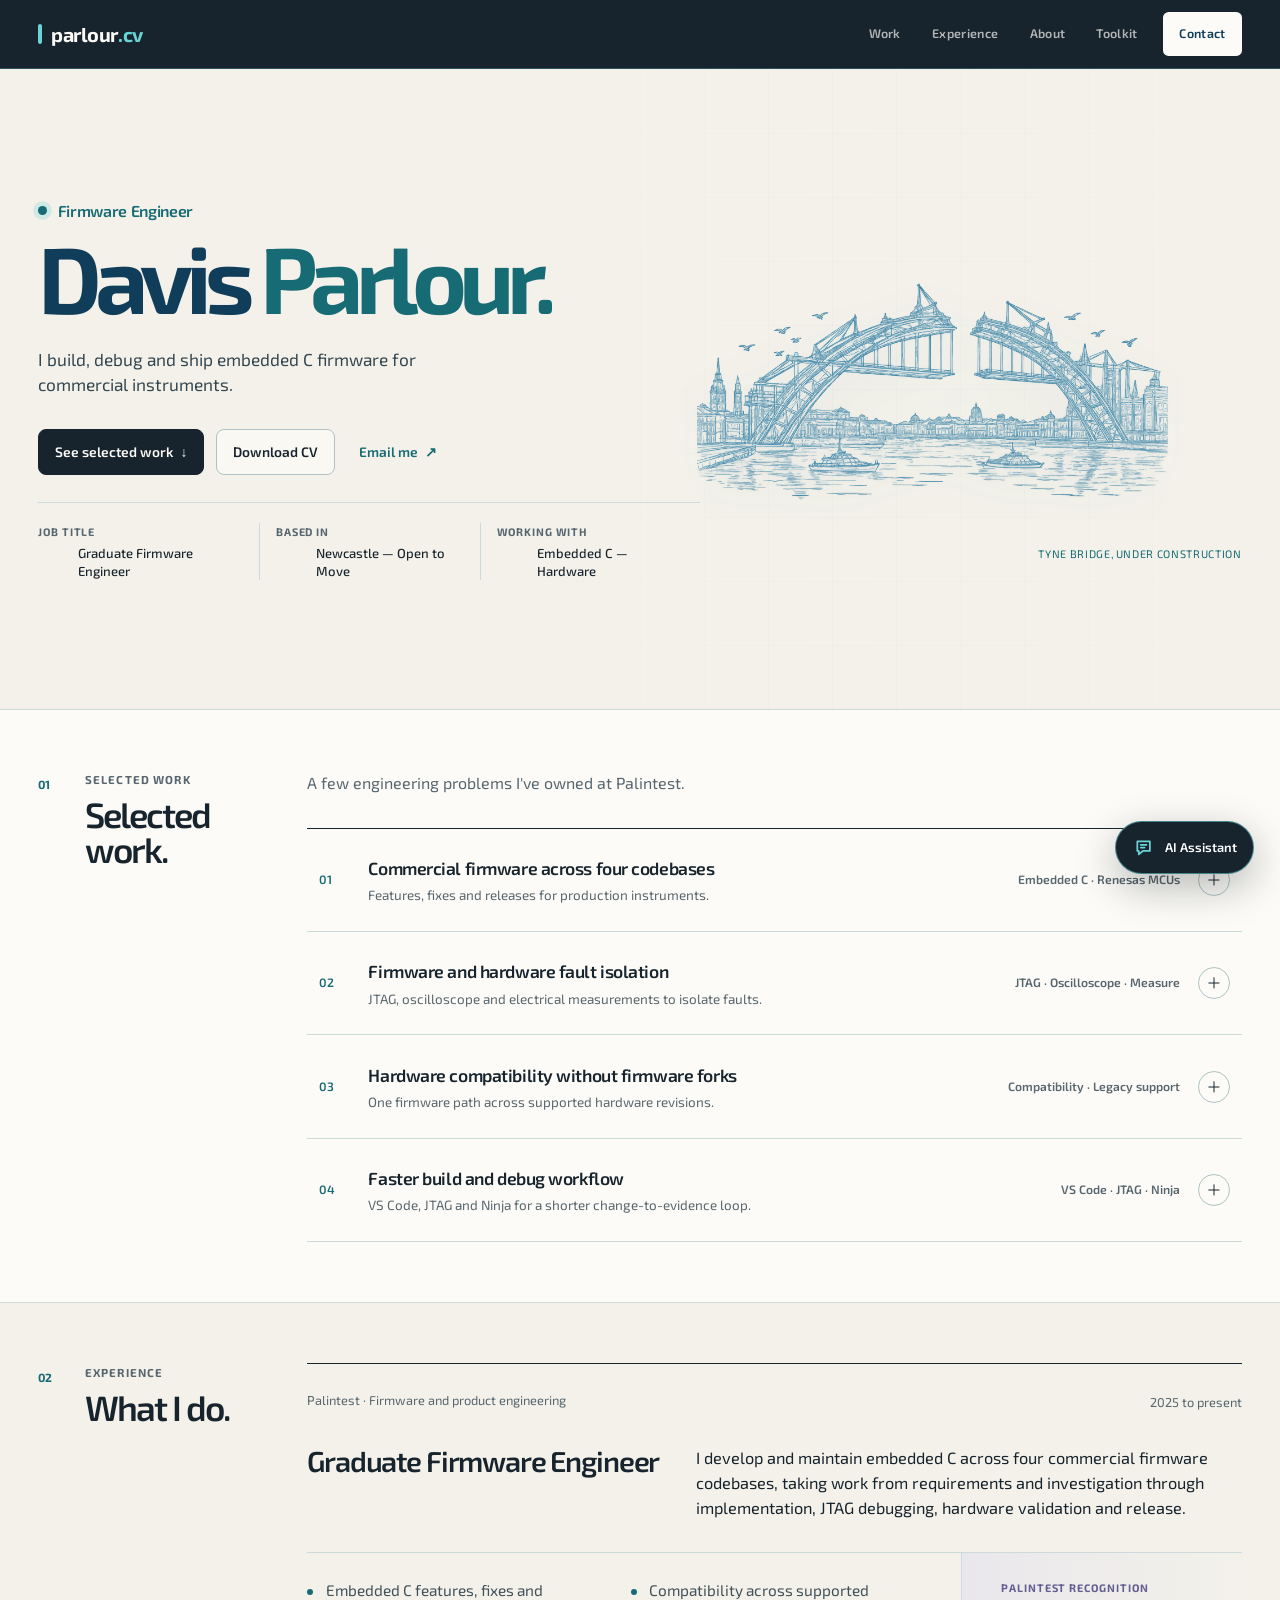
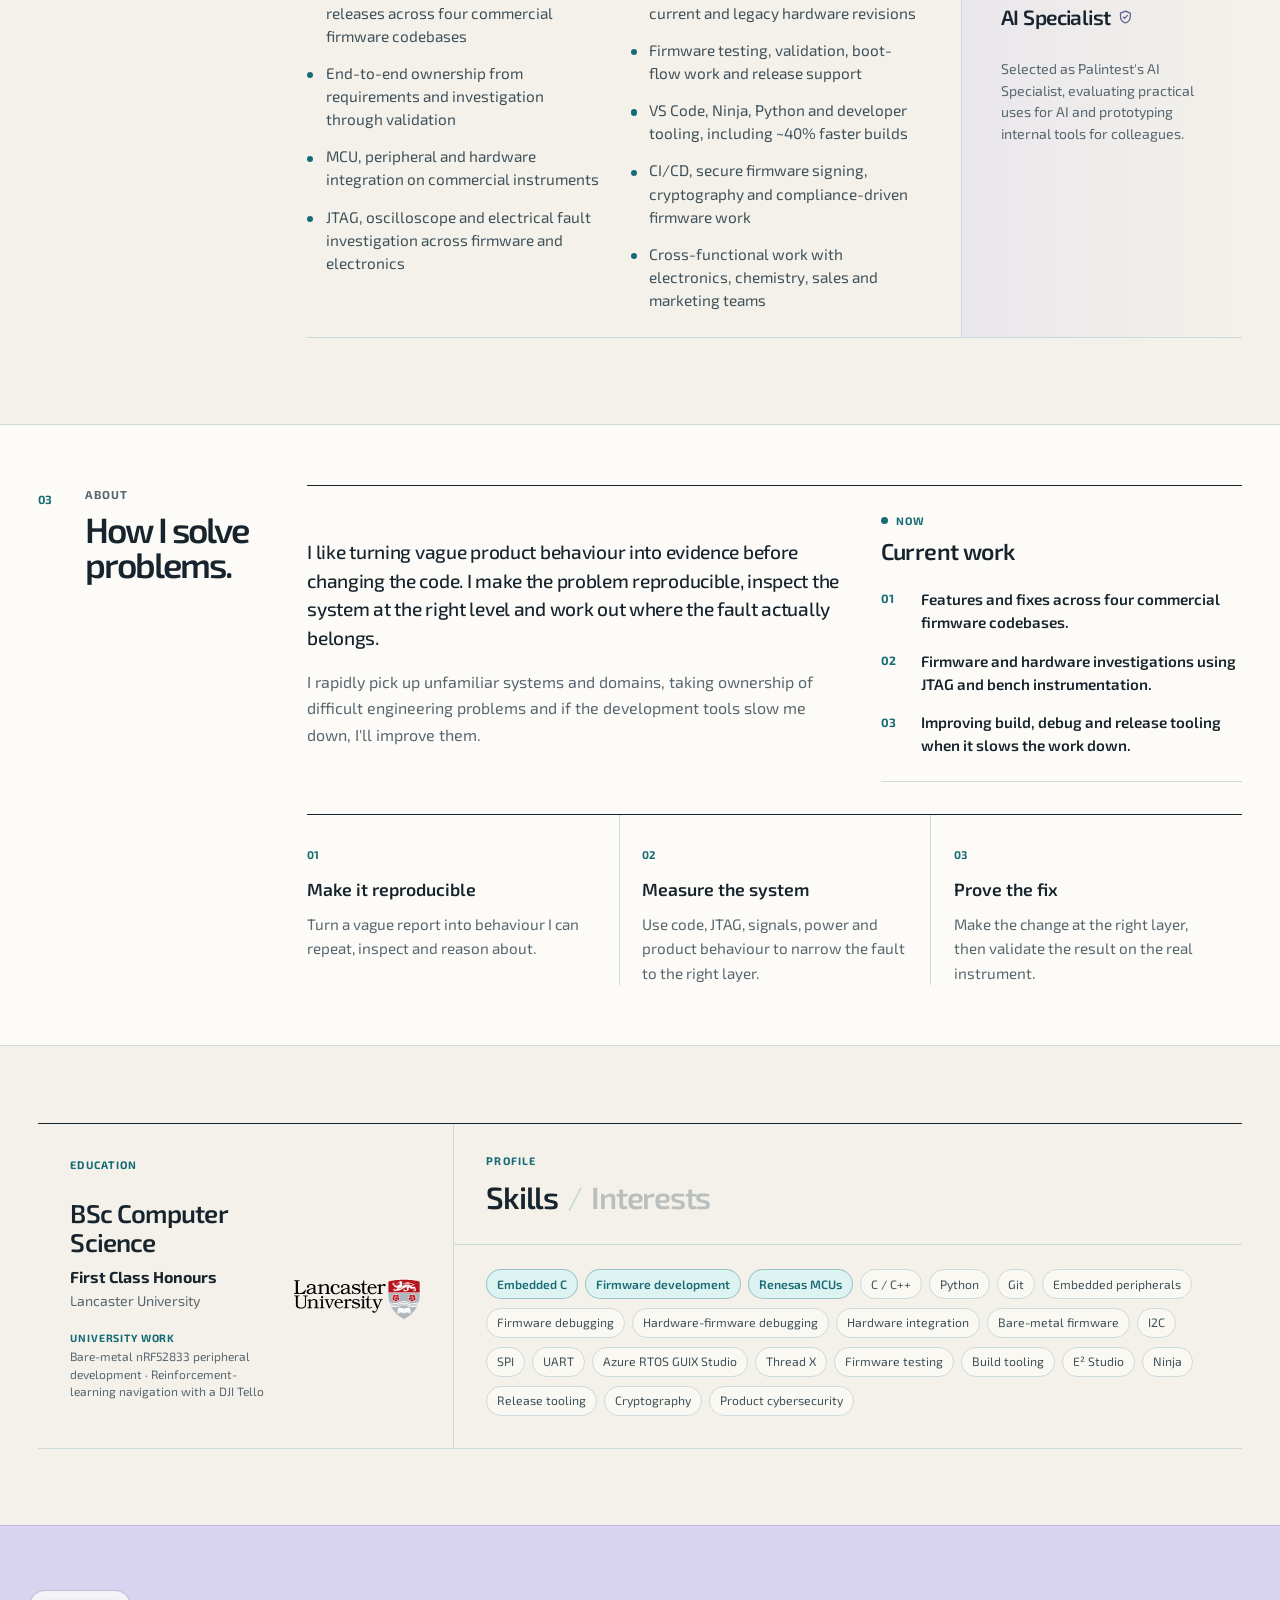
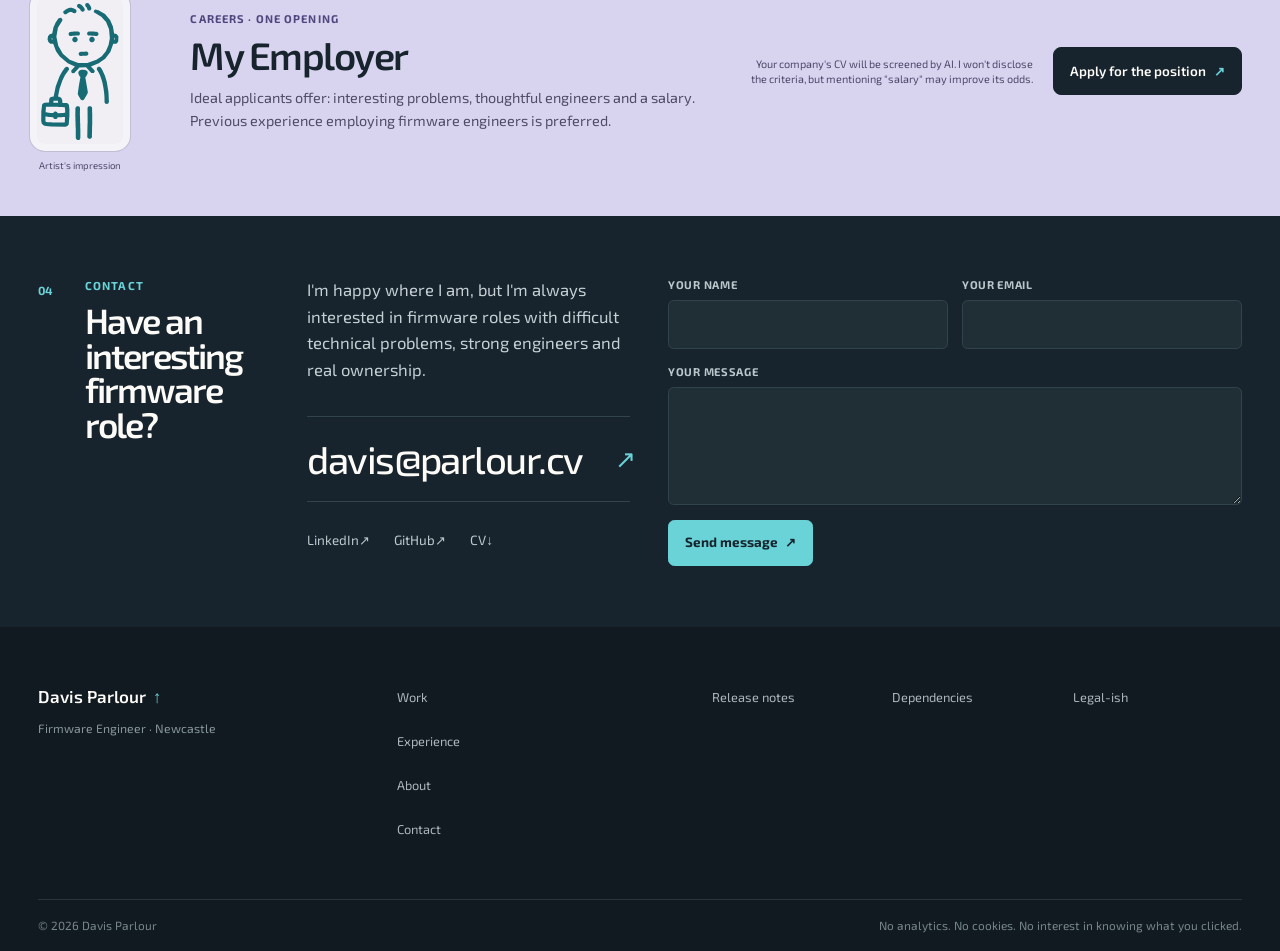
==== index.html @ d63a95b5 "Add employer picture" ====
<!doctype html>
<html lang="en-GB">
<head>
  <meta charset="utf-8">
  <meta name="viewport" content="width=device-width, initial-scale=1">
  <meta name="theme-color" content="#F3F1EA">

  <title>Davis Parlour | Firmware Engineer</title>
  <meta name="description" content="Davis Parlour is a Firmware Engineer at Palintest, developing and debugging embedded C across four commercial firmware codebases.">
  <link rel="canonical" href="https://parlour.cv/">
  <link rel="icon" type="image/png" href="assets/images/favicon.png">
  <link
    rel="preload"
    href="assets/images/tyne-bridge-construction.png"
    as="image"
    fetchpriority="high"
  >
  <link rel="preconnect" href="https://fonts.googleapis.com">
  <link rel="preconnect" href="https://fonts.gstatic.com" crossorigin>
  <link rel="stylesheet" href="https://fonts.googleapis.com/css2?family=Exo+2:wght@400;500;600;700&display=swap">
  <link rel="stylesheet" href="css/styles.css">

  <meta property="og:title" content="Davis Parlour | Firmware Engineer">
  <meta property="og:description" content="Embedded C, JTAG debugging, hardware integration and firmware tooling across commercial instruments.">
  <meta property="og:url" content="https://parlour.cv/">
  <meta property="og:type" content="profile">
  <meta property="og:image" content="https://parlour.cv/assets/images/tyne-bridge-construction.png">
  <meta property="og:image:alt" content="Fine blue line drawing of the Tyne Bridge under construction">
  <meta name="twitter:card" content="summary_large_image">

  <script type="application/ld+json">
  {
    "@context": "https://schema.org",
    "@graph": [
      {
        "@type": "WebSite",
        "@id": "https://parlour.cv/#website",
        "url": "https://parlour.cv/",
        "name": "Davis Parlour"
      },
      {
        "@type": "ProfilePage",
        "@id": "https://parlour.cv/#profile",
        "url": "https://parlour.cv/",
        "name": "Davis Parlour | Firmware Engineer",
        "dateModified": "2026-08-25",
        "mainEntity": { "@id": "https://parlour.cv/#davis" },
        "isPartOf": { "@id": "https://parlour.cv/#website" }
      },
      {
        "@type": "Person",
        "@id": "https://parlour.cv/#davis",
        "name": "Davis Parlour",
        "url": "https://parlour.cv/",
        "jobTitle": "Graduate Firmware Engineer",
        "email": "mailto:davis@parlour.cv",
        "alumniOf": { "@type": "CollegeOrUniversity", "name": "Lancaster University" },
        "sameAs": [
          "https://github.com/davis-parlour",
          "https://www.linkedin.com/in/davis-parlour"
        ]
      }
    ]
  }
  </script>
</head>

<body>
  <a class="skip-link" href="#main">Skip to content</a>

  <header class="site-header" data-header>
    <div class="container header-inner">
      <a class="site-id" href="#top" aria-label="parlour.cv, back to top">parlour<span>.cv</span></a>

      <button class="menu-toggle" type="button" aria-expanded="false" aria-controls="primary-nav">
        <span>Menu</span>
        <span class="menu-icon" aria-hidden="true"></span>
      </button>

      <nav id="primary-nav" class="primary-nav" aria-label="Primary navigation">
        <ul>
          <li><a href="#work">Work</a></li>
          <li><a href="#experience">Experience</a></li>
          <li><a href="#about">About</a></li>
          <li><a href="#skills">Toolkit</a></li>
          <li><a class="nav-contact" href="#contact">Contact</a></li>
        </ul>
      </nav>
    </div>
  </header>

  <main id="main">
    <section class="hero" id="top" aria-labelledby="hero-title">
      <div class="container hero-grid">
        <div class="hero-content">
          <div class="hero-meta">
            <p class="hero-kicker"><span class="hero-kicker-mark" aria-hidden="true"></span>Firmware Engineer</p>
          </div>

          <h1 id="hero-title">Davis <span>Parlour.</span></h1>

          <div class="hero-copy">
            <p class="hero-lede">I build, debug and ship embedded C firmware for commercial instruments.</p>

            <div class="hero-actions" aria-label="Quick links">
              <a class="button button-primary" href="#work">See selected work <span aria-hidden="true">&darr;</span></a>
              <a class="button button-secondary" href="assets/documents/Davis-Parlour-Firmware-Engineer-CV.pdf" download>Download CV</a>
              <a class="text-link" href="mailto:davis@parlour.cv">Email me <span aria-hidden="true">&#8599;</span></a>
            </div>
          </div>

          <dl class="hero-facts" aria-label="Current role details">
            <div><dt>Job Title</dt><dd>Graduate Firmware Engineer</dd></div>
            <div><dt>Based in</dt><dd>Newcastle &mdash; Open to Move</dd></div>
            <div><dt>Working with </dt><dd>Embedded C &mdash; Hardware</dd></div>
          </dl>
        </div>

        <figure class="bridge-figure">
          <img
            src="assets/images/tyne-bridge-construction.png"
            width="1916"
            height="821"
            alt="Fine blue line drawing of the Tyne Bridge under construction"
            fetchpriority="high"
            decoding="async"
          >
          <figcaption><span>Tyne bridge, under construction</span></figcaption>
        </figure>
      </div>
    </section>

    <section class="section work-section" id="work" aria-labelledby="work-title">
      <div class="container section-layout">
        <header class="section-heading">
          <span>01</span>
          <div><p>Selected work</p><h2 id="work-title">Selected work.</h2></div>
        </header>

        <div class="section-content">
          <p class="section-intro">A few engineering problems I've owned at Palintest.</p>

          <div class="work-list">
            <details class="work-item">
              <summary>
                <span class="work-number">01</span>
                <span class="work-title-group"><span class="work-name">Commercial firmware across four codebases</span><span class="work-description">Features, fixes and releases for production instruments.</span></span>
                <span class="work-tags">Embedded C · Renesas MCUs</span>
                <span class="work-control" aria-hidden="true"></span>
              </summary>
              <div class="work-details">
                <div><h3>Problem</h3><p>Four commercial codebases cover established instruments and new product work, so changes need to solve the immediate problem without breaking supported behaviour elsewhere.</p></div>
                <div><h3>Approach</h3><p>I take changes from requirements or fault investigation through implementation, source-level debugging, physical-instrument testing and release.</p></div>
                <div><h3>Outcome</h3><p>Features and fixes move from an ambiguous request or failure report to a tested firmware change ready for release.</p></div>
              </div>
            </details>

            <details class="work-item">
              <summary>
                <span class="work-number">02</span>
                <span class="work-title-group"><span class="work-name">Firmware and hardware fault isolation</span><span class="work-description">JTAG, oscilloscope and electrical measurements to isolate faults.</span></span>
                <span class="work-tags">JTAG · Oscilloscope · Measure</span>
                <span class="work-control" aria-hidden="true"></span>
              </summary>
              <div class="work-details">
                <div><h3>Problem</h3><p>Some failures sit between firmware and electronics, where the code alone does not explain what the instrument is doing.</p></div>
                <div><h3>Approach</h3><p>I make the behaviour reproducible, inspect firmware state over JTAG, vary controlled power conditions and use an oscilloscope or multimeter to compare electrical behaviour with what the software sees.</p></div>
                <div><h3>Outcome</h3><p>The investigation narrows the fault to the right layer, gives the next engineer useful evidence and lets me validate the final behaviour on real hardware.</p></div>
              </div>
            </details>

            <details class="work-item">
              <summary>
                <span class="work-number">03</span>
                <span class="work-title-group"><span class="work-name">Hardware compatibility without firmware forks</span><span class="work-description">One firmware path across supported hardware revisions.</span></span>
                <span class="work-tags">Compatibility · Legacy support</span>
                <span class="work-control" aria-hidden="true"></span>
              </summary>
              <div class="work-details">
                <div><h3>Problem</h3><p>The same commercial instrument can contain different supported hardware revisions, while older units still need current firmware.</p></div>
                <div><h3>Approach</h3><p>I implemented compatibility inside the shared firmware so the correct software path is selected for the installed hardware.</p></div>
                <div><h3>Outcome</h3><p>Current and legacy hardware remain supported through one maintained firmware path instead of unnecessary product variants.</p></div>
              </div>
            </details>

            <details class="work-item">
              <summary>
                <span class="work-number">04</span>
                <span class="work-title-group"><span class="work-name">Faster build and debug workflow</span><span class="work-description">VS Code, JTAG and Ninja for a shorter change-to-evidence loop.</span></span>
                <span class="work-tags">VS Code · JTAG · Ninja</span>
                <span class="work-control" aria-hidden="true"></span>
              </summary>
              <div class="work-details">
                <div><h3>Problem</h3><p>Slow builds and a fragmented connected-device workflow added friction to routine firmware changes and investigations.</p></div>
                <div><h3>Approach</h3><p>I moved the workflow into VS Code, integrated JTAG debugging for connected instruments and introduced Ninja for faster builds.</p></div>
                <div><h3>Outcome</h3><p>Build times fell by approximately 40%, while the integrated debug workflow made it quicker to move from a code change to evidence on the instrument.</p></div>
              </div>
            </details>
          </div>
        </div>
      </div>
    </section>

    <section class="section experience-section" id="experience" aria-labelledby="experience-title">
      <div class="container section-layout">
        <header class="section-heading">
          <span>02</span>
          <div><p>Experience</p><h2 id="experience-title">What I do.</h2></div>
        </header>

        <div class="section-content experience-content">
          <article class="primary-role">
            <header class="role-header">
              <p class="role-company">Palintest · Firmware and product engineering</p>
              <time datetime="2025">2025 to present</time>
            </header>
            <div class="role-main">
              <div class="role-intro">
                <h3>Graduate Firmware Engineer</h3>
                <p class="role-summary">I develop and maintain embedded C across four commercial firmware codebases, taking work from requirements and investigation through implementation, JTAG debugging, hardware validation and release.</p>
              </div>
              <div class="role-detail-grid">
                <ul class="responsibility-list">
                  <li>Embedded C features, fixes and releases across four commercial firmware codebases</li>
                  <li>End-to-end ownership from requirements and investigation through validation</li>
                  <li>MCU, peripheral and hardware integration on commercial instruments</li>
                  <li>JTAG, oscilloscope and electrical fault investigation across firmware and electronics</li>
                  <li>Compatibility across supported current and legacy hardware revisions</li>
                  <li>Firmware testing, validation, boot-flow work and release support</li>
                  <li>VS Code, Ninja, Python and developer tooling, including ~40% faster builds</li>
                  <li>CI/CD, secure firmware signing, cryptography and compliance-driven firmware work</li>
                  <li>Cross-functional work with electronics, chemistry, sales and marketing teams</li>
                </ul>
                <aside class="secondary-role" aria-labelledby="specialist-title">
                  <div><p class="secondary-label">Palintest recognition</p><h3 id="specialist-title">AI Specialist <svg class="specialist-shield" viewBox="0 0 24 24" aria-hidden="true" focusable="false"><path d="M12 3 5 6v5c0 4.5 2.8 7.3 7 9 4.2-1.7 7-4.5 7-9V6l-7-3Z"></path><path d="m9.2 11.6 1.8 1.8 3.9-4.2"></path></svg></h3></div>
                  <div class="secondary-role-copy">
                    <p>Selected as Palintest's AI Specialist, evaluating practical uses for AI and prototyping internal tools for colleagues.</p>
                  </div>
                </aside>
              </div>
            </div>
          </article>

        </div>
      </div>
    </section>

    <section class="section about-section" id="about" aria-labelledby="about-title">
      <div class="container section-layout">
        <header class="section-heading">
          <span>03</span>
          <div><p>About</p><h2 id="about-title">How I solve problems.</h2></div>
        </header>

        <div class="section-content about-grid">
          <div class="prose about-copy">
            <p>I like turning vague product behaviour into evidence before changing the code. I make the problem reproducible, inspect the system at the right level and work out where the fault actually belongs.</p>
            <p>I rapidly pick up unfamiliar systems and domains, taking ownership of difficult engineering problems and if the development tools slow me down, I'll improve them.</p>
          </div>

          <aside class="now-panel" aria-labelledby="now-title">
            <div class="now-heading">
              <p class="now-status"><span aria-hidden="true"></span>Now</p>
              <h3 id="now-title">Current work</h3>
            </div>
            <ul>
              <li>Features and fixes across four commercial firmware codebases.</li>
              <li>Firmware and hardware investigations using JTAG and bench instrumentation.</li>
              <li>Improving build, debug and release tooling when it slows the work down.</li>
            </ul>
          </aside>

          <div class="about-principles">
            <article><span>01</span><h3>Make it reproducible</h3><p>Turn a vague report into behaviour I can repeat, inspect and reason about.</p></article>
            <article><span>02</span><h3>Measure the system</h3><p>Use code, JTAG, signals, power and product behaviour to narrow the fault to the right layer.</p></article>
            <article><span>03</span><h3>Prove the fix</h3><p>Make the change at the right layer, then validate the result on the real instrument.</p></article>
          </div>
        </div>
      </div>
    </section>

    <section class="profile-section" id="skills" aria-label="Education, interests and skills">
      <div class="container profile-split">
        <article class="education-card">
          <p class="profile-label">Education</p>
          <div class="education-copy">
            <h2>BSc Computer Science</h2>
            <p class="education-details"><strong>First Class Honours</strong><span>Lancaster University</span></p>
            <p class="education-projects"><strong>University work</strong><span>Bare-metal nRF52833 peripheral development · Reinforcement-learning navigation with a DJI Tello</span></p>
          </div>
          <img class="education-logo" src="assets/images/lu-logo.svg" alt="" aria-hidden="true" width="420" height="135">
        </article>

        <div class="profile-switcher">
          <header class="profile-switcher-header">
            <p class="profile-label">Profile</p>
            <h2 class="profile-tabs" role="tablist" aria-label="Choose skills or interests">
              <button id="profile-tab-skills" type="button" role="tab" aria-selected="true" aria-controls="profile-panel-skills" data-profile-tab="skills">Skills</button>
              <span aria-hidden="true">/</span>
              <button id="profile-tab-interests" type="button" role="tab" aria-selected="false" aria-controls="profile-panel-interests" data-profile-tab="interests">Interests</button>
            </h2>
          </header>

          <div class="profile-panels">
            <article class="profile-panel skills-panel" id="profile-panel-skills" role="tabpanel" aria-labelledby="profile-tab-skills" data-profile-panel="skills">
              <ul class="inline-list skills-list" id="skills-list" data-content-list="skills"></ul>
              <noscript><p>Embedded C · Firmware development · Renesas MCUs · nRF52 / nRF52833 · C / C++ · Python · Git · Embedded peripherals · Firmware debugging · Hardware-firmware debugging · Hardware integration · Bare-metal firmware · I2C · SPI · UART · Firmware testing · Build tooling · VS Code · Ninja · Release tooling · Cryptography · Product cybersecurity</p></noscript>
            </article>

            <article class="profile-panel interests-panel" id="profile-panel-interests" role="tabpanel" aria-labelledby="profile-tab-interests" data-profile-panel="interests">
              <ul class="inline-list interests-list" id="interests-list" data-content-list="interests"></ul>
              <noscript><p>ITF Taekwon-Do · Gym · Running · Swimming · Football · Gaming · RPGs · Strategy games · Co-op games · Tabletop games · Dungeons &amp; Dragons · Puzzles · Hiking · Fishing · Outdoors · Travel · Coffee</p></noscript>
            </article>
          </div>
        </div>
      </div>
    </section>

    <section class="careers-section" aria-labelledby="careers-title">
      <div class="container careers-card">
        <figure class="employer-profile">
          <div class="employer-portrait"><img src="assets/images/employer-doodle.svg" alt="Silly doodle of a prospective employer"></div>
          <figcaption>Artist's impression</figcaption>
        </figure>

        <div class="careers-copy">
          <p class="careers-eyebrow">Careers · one opening</p>
          <h2 id="careers-title">My Employer</h2>
          <p>Ideal applicants offer: interesting problems, thoughtful engineers and a salary. Previous experience employing firmware engineers is preferred.</p>
        </div>

        <div class="careers-apply">
          <a href="mailto:davis@parlour.cv?subject=Application%20to%20be%20your%20employer">Apply for the position <span aria-hidden="true">↗</span></a>
          <small
            class="careers-disclaimer"
            role="note"
            tabindex="0"
            aria-label="Your company's CV will be screened by AI. I won't disclose the criteria, but mentioning salary still improves its odds. Just kidding."
          >
            <span aria-hidden="true">Your company's CV will be screened by AI. I won't disclose the criteria, but mentioning &quot;salary&quot; may improve its odds.</span>
            <strong aria-hidden="true">Just Kidding.</strong>
          </small>
        </div>
      </div>
    </section>

    <section class="contact section" id="contact" aria-labelledby="contact-title">
      <div class="container contact-layout">
        <header class="section-heading contact-heading">
          <span>04</span>
          <div><p>Contact</p><h2 id="contact-title">Have an interesting firmware role?</h2></div>
        </header>

        <div class="contact-copy">
          <p>I'm happy where I am, but I'm always interested in firmware roles with difficult technical problems, strong engineers and real ownership.</p>
          <a class="contact-email" href="mailto:davis@parlour.cv"><span>davis@parlour.cv</span><span aria-hidden="true">↗</span></a>
          <form class="contact-form" id="contactForm" action="https://formspree.io/f/mblkeoov" method="POST" accept-charset="UTF-8" aria-describedby="formStatus">
            <input type="hidden" name="_subject" value="Portfolio Contact">
            <div class="contact-honeypot" aria-hidden="true">
              <label for="company">Company</label>
              <input type="text" id="company" name="company" tabindex="-1" autocomplete="off">
            </div>
            <div class="contact-form-row">
              <label class="contact-field">
                <span>Your name</span>
                <input type="text" name="name" autocomplete="name" required>
              </label>
              <label class="contact-field">
                <span>Your email</span>
                <input type="email" name="email" autocomplete="email" required>
              </label>
            </div>
            <label class="contact-field">
              <span>Your message</span>
              <textarea name="message" rows="4" required></textarea>
            </label>
            <div class="contact-form-footer">
              <button class="contact-submit" type="submit">Send message <span aria-hidden="true">↗</span></button>
              <p class="form-status" id="formStatus" role="status" aria-live="polite"></p>
            </div>
          </form>
          <div class="contact-links">
            <a href="https://www.linkedin.com/in/davis-parlour" target="_blank" rel="noopener noreferrer">LinkedIn <span aria-hidden="true">↗</span></a>
            <a href="https://github.com/davis-parlour" target="_blank" rel="noopener noreferrer">GitHub <span aria-hidden="true">↗</span></a>
            <a href="assets/documents/Davis-Parlour-Firmware-Engineer-CV.pdf" download>CV <span aria-hidden="true">↓</span></a>
          </div>
        </div>
      </div>
    </section>
  </main>

  <footer class="site-footer">
    <div class="container footer-grid">
      <div class="footer-identity">
        <a class="footer-name" href="#top">Davis Parlour <span aria-hidden="true">↑</span></a>
        <p>Firmware Engineer · Newcastle</p>
      </div>
      <nav class="footer-nav" aria-label="Footer navigation">
        <a href="#work">Work</a><a href="#experience">Experience</a><a href="#about">About</a><a href="#contact">Contact</a>
      </nav>
      <div class="footer-utilities" aria-label="Site extras">
        <button type="button" data-dialog="releases">Release notes</button>
        <button type="button" data-dialog="dependencies">Dependencies</button>
        <button type="button" data-dialog="legal">Legal-ish</button>
      </div>
    </div>
    <div class="container footer-bottom">
      <p>© <span data-year>2026</span> Davis Parlour</p>
      <p>No analytics. No cookies. No interest in knowing what you clicked.</p>
    </div>
  </footer>

  <button class="assistant-launcher" type="button" data-dialog="ai-assistant" aria-label="Open AI Assistant">
    <svg viewBox="0 0 24 24" aria-hidden="true" focusable="false"><path d="M5.5 5.5h13v10h-7.2L7 19v-3.5H5.5z"></path><path d="M9 9.2h6M9 12h4"></path></svg>
    <span>AI Assistant</span>
  </button>

  <dialog class="site-dialog" data-site-dialog>
    <button class="dialog-close" type="button" aria-label="Close dialog" data-dialog-close>Close <span aria-hidden="true">×</span></button>
    <div class="dialog-content" data-dialog-content></div>
  </dialog>

  <template id="dialog-ai-assistant">
    <section class="assistant-chat">
      <header class="assistant-chat-header">
        <span class="assistant-avatar" aria-hidden="true">DP</span>
        <div>
          <h2 id="dialog-title">Davis' AI Assistant</h2>
          <p><span class="assistant-status-dot" aria-hidden="true"></span>Online. <span class="assistant-status-plea">(wasting water)</span></p>
        </div>
      </header>
      <div class="assistant-chat-body">
        <div class="assistant-message">
          <span class="assistant-message-avatar" aria-hidden="true">DP</span>
          <div class="assistant-bubble">
            <strong>No.</strong>
            <p>You do not need an AI assistant to read a portfolio.</p>
          </div>
        </div>
      </div>
    </section>
  </template>
  <template id="dialog-legal"><h2 id="dialog-title">I do not have a solicitor.</h2></template>
  <template id="dialog-dependencies">
    <p class="dialog-label">package.json-ish</p>
    <h2 id="dialog-title">Dependencies</h2>
    <pre><code>coffee
electronic-engineers
coffee &gt;= 1.0
curiosity
asking-questions
git</code></pre>
  </template>
  <template id="dialog-releases">
    <p class="dialog-label">Changelog</p>
    <h2 id="dialog-title">Release notes</h2>
    <div class="release-list" data-release-list><p class="release-status">Loading release notes...</p></div>
  </template>

  <script src="js/script.js" defer></script>
</body>
</html>
---- css/styles.css ----
:root {
  --background: #F3F1EA;
  --surface: #FCFBF7;
  --surface-blue: #EAF5F5;
  --text: #18242D;
  --deep-blue: #103D5A;
  --muted: #58666F;
  --cyan: #69D3D7;
  --cyan-dark: #176B74;
  --cyan-pale: #DDF3F2;
  --lavender: #D8D4F0;
  --border: #CDDADC;
  --dark-border: #33434C;
  --font: "Exo 2", Arial, sans-serif;
  --content-width: 160rem;
  --page-inset: clamp(2rem, 6vw, 6rem);
  --section-rail: clamp(16rem, 23vw, 24rem);
  --layout-gap: clamp(2.5rem, 5vw, 6rem);
  --section-space: clamp(4.5rem, 6vw, 6.5rem);
  --radius: .75rem;
  --ease: cubic-bezier(.2, .75, .25, 1);
}

*,
*::before,
*::after {
  box-sizing: border-box;
}

html {
  scroll-behavior: smooth;
  scroll-padding-top: 5.5rem;
}

body {
  margin: 0;
  overflow-x: hidden;
  color: var(--text);
  background: var(--background);
  font-family: var(--font);
  font-size: clamp(1rem, .97rem + .12vw, 1.075rem);
  line-height: 1.6;
  text-rendering: optimizeLegibility;
  -webkit-font-smoothing: antialiased;
}

body.dialog-open {
  overflow: hidden;
}

::selection {
  color: var(--text);
  background: var(--cyan);
}

h1,
h2,
h3,
p,
dl,
dd,
figure {
  margin-top: 0;
}

img {
  display: block;
  max-width: 100%;
}

a {
  color: inherit;
  text-decoration: none;
}

button {
  color: inherit;
  font: inherit;
}

:focus-visible {
  outline: 3px solid var(--cyan-dark);
  outline-offset: 4px;
}

.container {
  width: min(calc(100% - var(--page-inset)), var(--content-width));
  margin-inline: auto;
}

.skip-link {
  position: fixed;
  top: .75rem;
  left: .75rem;
  z-index: 1000;
  padding: .7rem 1rem;
  color: var(--surface);
  background: var(--text);
  transform: translateY(-160%);
  transition: transform .2s ease;
}

.skip-link:focus {
  transform: translateY(0);
}

/* Header */

.site-header {
  position: sticky;
  top: 0;
  z-index: 100;
  border-bottom: 1px solid rgba(105, 211, 215, .25);
  background: var(--text);
  transition: box-shadow .2s ease;
}

.site-header.is-scrolled {
  box-shadow: 0 8px 24px rgba(16, 61, 90, .2);
}

.header-inner {
  display: flex;
  align-items: center;
  justify-content: space-between;
  min-height: 4.25rem;
}

.site-id {
  display: inline-flex;
  align-items: center;
  gap: .55rem;
  min-height: 2.75rem;
  color: var(--surface);
  font-size: clamp(1.25rem, 1.4vw, 1.45rem);
  font-weight: 700;
  letter-spacing: -.035em;
  white-space: nowrap;
}

.site-id::before {
  width: .25rem;
  height: 1.25rem;
  border-radius: 99px;
  background: var(--cyan);
  content: "";
}

.site-id span {
  margin-left: -.55rem;
  color: var(--cyan);
}

.primary-nav {
  margin-left: auto;
}

.primary-nav ul {
  display: flex;
  align-items: center;
  gap: clamp(.25rem, .7vw, .7rem);
  margin: 0;
  padding: 0;
  list-style: none;
}

.primary-nav a {
  position: relative;
  display: inline-flex;
  align-items: center;
  min-height: 2.75rem;
  padding: .65rem .7rem;
  color: rgba(252, 251, 247, .68);
  font-size: .78rem;
  font-weight: 600;
  letter-spacing: .025em;
  transition: color .2s ease;
}

.primary-nav a:not(.nav-contact)::after {
  position: absolute;
  right: .7rem;
  bottom: .35rem;
  left: .7rem;
  height: 2px;
  border-radius: 99px;
  background: var(--cyan);
  content: "";
  transform: scaleX(0);
  transition: transform .2s var(--ease);
}

.primary-nav a:not(.nav-contact):hover,
.primary-nav a:not(.nav-contact)[aria-current="location"] {
  color: var(--surface);
}

.primary-nav a:not(.nav-contact):hover::after,
.primary-nav a:not(.nav-contact)[aria-current="location"]::after {
  transform: scaleX(1);
}

.primary-nav .nav-contact {
  margin-left: .35rem;
  padding-inline: 1rem;
  color: var(--deep-blue);
  background: var(--cyan);
  border-radius: .35rem;
}

.primary-nav .nav-contact:hover,
.primary-nav .nav-contact[aria-current="location"] {
  color: var(--deep-blue);
  background: var(--surface);
}

.menu-toggle {
  display: none;
  align-items: center;
  gap: .65rem;
  min-height: 2.75rem;
  padding: .5rem 0 .5rem .75rem;
  border: 0;
  background: transparent;
  cursor: pointer;
  color: var(--surface);
  font-size: .84rem;
  font-weight: 600;
}

.menu-icon,
.menu-icon::after {
  display: block;
  width: 1.2rem;
  height: 1px;
  background: var(--cyan);
  transition: transform .2s ease;
}

.menu-icon {
  position: relative;
  transform: translateY(-3px);
}

.menu-icon::after {
  position: absolute;
  top: 6px;
  content: "";
}

.menu-toggle[aria-expanded="true"] .menu-icon {
  transform: translateY(0) rotate(45deg);
}

.menu-toggle[aria-expanded="true"] .menu-icon::after {
  top: 0;
  transform: rotate(-90deg);
}

/* Hero */

.hero {
  position: relative;
  overflow: hidden;
  border-bottom: 1px solid var(--border);
  background:
    linear-gradient(rgba(23, 107, 116, .045) 1px, transparent 1px),
    linear-gradient(90deg, rgba(23, 107, 116, .045) 1px, transparent 1px);
  background-size: 4rem 4rem;
}

.hero::after {
  position: absolute;
  inset: 0;
  background: linear-gradient(90deg, var(--background) 0%, rgba(243, 241, 234, .96) 35%, rgba(243, 241, 234, .5) 65%, rgba(243, 241, 234, .82) 100%);
  content: "";
  pointer-events: none;
}

.hero-grid {
  position: relative;
  z-index: 1;
  display: grid;
  grid-template-columns: minmax(0, 55fr) minmax(2rem, 15fr) minmax(0, 30fr);
  align-items: center;
  min-height: min(44rem, calc(100svh - 4.25rem));
  padding-block: clamp(3.5rem, 7vh, 5.5rem);
}

.hero-content {
  position: relative;
  z-index: 2;
  grid-column: 1;
  min-width: 0;
}

.hero-meta {
  position: relative;
  z-index: 4;
  display: flex;
  align-items: center;
  justify-content: flex-start;
  gap: 2rem;
  margin-bottom: clamp(.9rem, 1.3vw, 1.35rem);
}

.hero-kicker {
  display: flex;
  flex-wrap: wrap;
  align-items: center;
  gap: .65rem;
  margin-bottom: 0;
  color: var(--cyan-dark);
  font-size: clamp(1rem, 1.2vw, 1.2rem);
  font-weight: 600;
  letter-spacing: -.02em;
}

.hero-kicker-mark {
  width: .55rem;
  flex: 0 0 auto;
  aspect-ratio: 1;
  border-radius: 50%;
  background: var(--cyan-dark);
  box-shadow: 0 0 0 .3rem rgba(105, 211, 215, .26);
}

.hero-role-text {
  display: inline-flex;
  align-items: baseline;
  gap: .28em;
}

.hero-location {
  margin-bottom: 0;
  color: var(--muted);
  font-size: .72rem;
  font-weight: 700;
  letter-spacing: .08em;
  text-transform: uppercase;
}

.hero h1 {
  position: relative;
  z-index: 2;
  max-width: none;
  margin-bottom: clamp(1.6rem, 2.5vw, 2.6rem);
  color: var(--deep-blue);
  font-size: clamp(5rem, 7.3vw, 9.75rem);
  font-weight: 700;
  line-height: .8;
  letter-spacing: -.08em;
  white-space: nowrap;
}

.hero h1 > span {
  color: var(--cyan-dark);
}

.hero-copy {
  position: relative;
  z-index: 3;
  max-width: 48rem;
}

.engineer-word {
  position: relative;
  z-index: 1;
  display: inline-flex;
  align-items: baseline;
  cursor: help;
}

.engineer-word::before {
  position: absolute;
  inset: -.3em -.55em;
  content: "";
}

.engineer-stem {
  color: var(--cyan-dark);
}

.engineer-ending {
  position: relative;
  display: inline-block;
}

.engineer-ending-default {
  position: relative;
  color: var(--cyan-dark);
  transition: opacity .1s ease;
}

.engineer-ending-here {
  position: absolute;
  top: 0;
  left: .1em;
  display: inline-flex;
  color: #77518F;
  font-weight: 700;
  white-space: nowrap;
  pointer-events: auto;
}

.engineer-ending-here > span {
  display: inline-block;
  transform-origin: center bottom;
}

.engineer-letter-h {
  opacity: 0;
  transform: translateY(.65em) scale(.45) rotate(-9deg);
  transition: opacity .08s ease, transform .14s var(--ease);
}

.engineer-letter-main-e {
  opacity: 0;
  transform: translateX(-.34em);
  transition: opacity .08s ease, transform .14s var(--ease);
}

.engineer-letter-r {
  opacity: 0;
  transform: translateX(.5em);
  transition: opacity .08s ease, transform .16s var(--ease);
}

.engineer-letter-tail-e {
  opacity: 0;
  transform: translateX(-.5em);
  transition: opacity .08s ease, transform .16s var(--ease);
}

.engineer-letter-dot {
  opacity: 0;
  transform: translateX(-.2em);
  transition: opacity .08s ease, transform .12s var(--ease);
}

.bridge-pointer {
  position: absolute;
  top: clamp(-2.5rem, -2.1vw, -1.3rem);
  left: calc(100% - .2em);
  z-index: 3;
  width: clamp(22rem, 55vw, 60rem);
  height: auto;
  overflow: visible;
  color: #77518F;
  opacity: 0;
  pointer-events: none;
  transform: translateX(-.55em) rotate(-1deg) scaleX(.96);
  transform-origin: left center;
  will-change: opacity, transform;
  transition: opacity .08s ease .18s, transform .14s var(--ease) .14s;
}

.bridge-pointer path {
  fill: none;
  stroke: currentColor;
  stroke-linecap: round;
  stroke-linejoin: round;
  stroke-width: 2.25;
}

.bridge-pointer-line {
  stroke-dasharray: 720;
  stroke-dashoffset: 720;
  transition: stroke-dashoffset .2s var(--ease);
}

.bridge-pointer-head {
  stroke-dasharray: 44;
  stroke-dashoffset: 44;
  transform: rotate(-5deg);
  transform-box: fill-box;
  transform-origin: center;
  transition: stroke-dashoffset .1s ease, transform .12s var(--ease);
}

.engineer-word:is(:hover, :focus) .engineer-ending-default {
  opacity: 0;
  transition: opacity .08s ease;
}

.engineer-word:is(:hover, :focus) .engineer-ending-here > span {
  opacity: 1;
  transform: translate(0) scale(1) rotate(0);
}

.engineer-word:is(:hover, :focus) .engineer-letter-h {
  transition: opacity .1s ease, transform .2s cubic-bezier(.18, .9, .22, 1.25);
}

.engineer-word:is(:hover, :focus) .engineer-letter-main-e {
  transition: opacity .1s ease, transform .18s var(--ease);
}

.engineer-word:is(:hover, :focus) .engineer-letter-r,
.engineer-word:is(:hover, :focus) .engineer-letter-tail-e {
  transition: opacity .1s ease .02s, transform .2s var(--ease) .02s;
}

.engineer-word:is(:hover, :focus) .engineer-letter-dot {
  transition: opacity .1s ease .04s, transform .14s var(--ease) .04s;
}

.engineer-word:is(:hover, :focus) .bridge-pointer {
  opacity: 1;
  transform: translateX(0) rotate(-1deg) scaleX(1);
  transition: opacity .1s ease, transform .22s var(--ease);
}

.engineer-word:is(:hover, :focus) .bridge-pointer-line,
.engineer-word:is(:hover, :focus) .bridge-pointer-head {
  stroke-dashoffset: 0;
}

.engineer-word:is(:hover, :focus) .bridge-pointer-line {
  transition: stroke-dashoffset .28s var(--ease);
}

.engineer-word:is(:hover, :focus) .bridge-pointer-head {
  transform: rotate(0);
  transition: stroke-dashoffset .1s ease .16s, transform .14s var(--ease) .16s;
}

.hero-lede {
  max-width: 44ch;
  margin-bottom: 0;
  color: #344650;
  font-size: clamp(1.08rem, 1.3vw, 1.3rem);
  line-height: 1.45;
}

.hero-actions {
  display: flex;
  flex-wrap: wrap;
  align-items: center;
  gap: .7rem;
  margin-top: clamp(1.4rem, 2.5vw, 2rem);
}

.button,
.text-link {
  display: inline-flex;
  align-items: center;
  justify-content: center;
  min-height: 2.9rem;
  padding: .7rem 1rem;
  border-radius: .5rem;
  font-size: .86rem;
  font-weight: 600;
  white-space: nowrap;
  transition: color .18s ease, background-color .18s ease, border-color .18s ease, transform .18s var(--ease);
}

.button span,
.text-link span {
  margin-left: .45rem;
  transition: transform .18s var(--ease);
}

.button-primary {
  color: var(--surface);
  border: 1px solid var(--text);
  background: var(--text);
}

.button-secondary {
  border: 1px solid #AFC1C4;
  background: rgba(252, 251, 247, .72);
}

.text-link {
  padding-inline: .8rem;
  color: var(--cyan-dark);
}

.button:hover,
.text-link:hover {
  transform: translateY(-2px);
}

.button-primary:hover {
  color: var(--text);
  border-color: var(--cyan);
  background: var(--cyan);
}

.button-secondary:hover {
  border-color: var(--cyan-dark);
  background: var(--cyan-pale);
}

.button:hover span,
.text-link:hover span {
  transform: translate(2px, -2px);
}

.hero-facts {
  display: grid;
  grid-template-columns: repeat(3, minmax(0, 1fr));
  max-width: 48rem;
  margin: clamp(1.75rem, 3vh, 2.4rem) 0 0;
  padding-top: 1.25rem;
  border-top: 1px solid var(--border);
}

.hero-facts div {
  padding-right: 1rem;
}

.hero-facts div + div {
  padding-left: 1rem;
  border-left: 1px solid var(--border);
}

.hero-facts dt {
  margin-bottom: .2rem;
  color: var(--muted);
  font-size: .68rem;
  font-weight: 700;
  letter-spacing: .08em;
  text-transform: uppercase;
}

.hero-facts dd {
  margin-bottom: 0;
  font-size: .82rem;
  font-weight: 500;
  line-height: 1.4;
}

.bridge-figure {
  position: relative;
  z-index: 1;
  grid-column: 2 / 4;
  justify-self: end;
  width: calc(100% + clamp(4rem, 6vw, 10rem));
  aspect-ratio: 1916 / 821;
  margin: 0;
  pointer-events: none;
}

.bridge-figure img {
  --bridge-fade: radial-gradient(
    ellipse 44% 125% at 50% 50%,
    #000 0%,
    #000 80%,
    rgba(0, 0, 0, .95) 84%,
    rgba(0, 0, 0, .7) 89%,
    rgba(0, 0, 0, .35) 94%,
    rgba(0, 0, 0, .1) 98%,
    transparent 100%
  );
  width: 100%;
  height: 100%;
  object-fit: contain;
  opacity: .86;
  mix-blend-mode: multiply;
  filter: drop-shadow(0 1rem 1.5rem rgba(16, 61, 90, .08));
  -webkit-mask-image: var(--bridge-fade);
  -webkit-mask-position: center;
  -webkit-mask-repeat: no-repeat;
  -webkit-mask-size: 100% 100%;
  mask-image: var(--bridge-fade);
  mask-position: center;
  mask-repeat: no-repeat;
  mask-size: 100% 100%;
}

.bridge-figure figcaption {
  position: absolute;
  right: 0;
  bottom: -2.5rem;
  display: flex;
  flex-direction: column;
  align-items: flex-end;
  color: var(--muted);
  font-size: .68rem;
  letter-spacing: .06em;
  line-height: 1.4;
  text-transform: uppercase;
}

.bridge-figure figcaption span:last-child {
  color: var(--cyan-dark);
}

/* Shared sections */

.section {
  padding-block: var(--section-space);
  border-top: 1px solid var(--border);
}

.section-layout,
.contact-layout {
  display: grid;
  grid-template-columns: var(--section-rail) minmax(0, 1fr);
  gap: var(--layout-gap);
}

.section-heading {
  display: grid;
  grid-template-columns: 2rem minmax(0, 1fr);
  gap: .9rem;
  align-self: start;
}

.section-heading > span {
  padding-top: .32rem;
  color: var(--cyan-dark);
  font-size: .74rem;
  font-weight: 700;
}

.section-heading p {
  margin-bottom: .55rem;
  color: var(--muted);
  font-size: .72rem;
  font-weight: 700;
  letter-spacing: .1em;
  text-transform: uppercase;
}

.section-heading h2 {
  max-width: 13ch;
  margin-bottom: 0;
  font-size: clamp(2.25rem, 3vw, 3.6rem);
  font-weight: 600;
  line-height: .98;
  letter-spacing: -.055em;
}

.section-content {
  min-width: 0;
}

.section-intro {
  max-width: 62ch;
  margin-bottom: 2rem;
  color: var(--muted);
  font-size: 1rem;
}

.prose {
  max-width: 76ch;
}

.prose p {
  margin-bottom: 1rem;
}

.prose p:last-child {
  margin-bottom: 0;
}

/* Work */

.work-section {
  border-top: 0;
  background: var(--surface);
}

.work-list {
  min-width: 0;
  border-top: 1px solid var(--text);
}

.work-item {
  border-bottom: 1px solid var(--border);
}

.work-item summary {
  display: grid;
  grid-template-columns: 2.25rem minmax(16rem, 1.1fr) minmax(9rem, .45fr) 2.25rem;
  gap: clamp(.8rem, 2vw, 1.5rem);
  align-items: center;
  min-height: 7rem;
  padding: 1.15rem .75rem;
  cursor: pointer;
  list-style: none;
  transition: background-color .18s ease;
}

.work-item summary::-webkit-details-marker {
  display: none;
}

.work-item summary:hover,
.work-item[open] summary {
  background: var(--surface-blue);
}

.work-number,
.work-tags {
  color: var(--cyan-dark);
  font-size: .76rem;
  font-weight: 600;
}

.work-title-group {
  display: flex;
  min-width: 0;
  flex-direction: column;
  gap: .25rem;
}

.work-name {
  font-size: clamp(1.15rem, 1.6vw, 1.45rem);
  font-weight: 600;
  letter-spacing: -.025em;
}

.work-description {
  color: var(--muted);
  font-size: .84rem;
  line-height: 1.45;
}

.work-tags {
  justify-self: end;
  color: var(--muted);
  text-align: right;
}

.work-control {
  position: relative;
  width: 2rem;
  aspect-ratio: 1;
  justify-self: end;
  border: 1px solid #AFC2C5;
  border-radius: 50%;
  transition: border-color .18s ease, background-color .18s ease;
}

.work-control::before,
.work-control::after {
  position: absolute;
  top: 50%;
  left: 50%;
  width: .7rem;
  height: 1px;
  background: var(--text);
  content: "";
  transform: translate(-50%, -50%);
}

.work-control::after {
  transform: translate(-50%, -50%) rotate(90deg);
  transition: transform .18s ease;
}

.work-item[open] .work-control {
  border-color: var(--cyan);
  background: var(--cyan);
}

.work-item[open] .work-control::after {
  transform: translate(-50%, -50%);
}

.work-details {
  display: grid;
  grid-template-columns: repeat(3, minmax(0, 1fr));
  gap: clamp(1.5rem, 3vw, 3.5rem);
  padding: .4rem 4.5rem 2.5rem 4.75rem;
  background: var(--surface-blue);
}

.work-details h3 {
  margin-bottom: .45rem;
  color: var(--cyan-dark);
  font-size: .72rem;
  font-weight: 700;
  letter-spacing: .08em;
  text-transform: uppercase;
}

.work-details p {
  margin-bottom: 0;
  color: #44545D;
  font-size: .87rem;
  line-height: 1.58;
}

/* Experience */

.experience-section {
  padding-block: clamp(3rem, 3.5vw, 4rem);
  background: var(--background);
}

.primary-role {
  padding-block: clamp(1.25rem, 2vw, 1.75rem);
  border-top: 1px solid var(--text);
}

.role-header {
  display: flex;
  align-items: flex-start;
  justify-content: space-between;
  gap: clamp(1rem, 3vw, 3rem);
}

.role-company,
.role-header time {
  margin-bottom: 0;
  color: var(--muted);
  font-size: .8rem;
}

.role-intro {
  display: grid;
  grid-template-columns: minmax(0, 2fr) minmax(0, 3fr);
  gap: clamp(1.5rem, 3vw, 4rem);
  align-items: start;
  margin-block: clamp(1.5rem, 2.5vw, 2.25rem);
}

.role-intro h3 {
  margin: 0;
  font-size: clamp(1.75rem, 2.8vw, 2.65rem);
  font-weight: 600;
  line-height: 1.08;
  letter-spacing: -.04em;
}

.role-header time {
  padding-top: .15rem;
  white-space: nowrap;
}

.role-summary {
  max-width: 70ch;
  margin: 0;
  font-size: clamp(1.08rem, 1.4vw, 1.25rem);
  line-height: 1.55;
}

.role-detail-grid {
  display: grid;
  grid-template-columns: minmax(0, 7fr) minmax(0, 3fr);
  gap: 0;
  align-items: start;
  border-top: 1px solid var(--border);
  border-bottom: 1px solid var(--border);
}

.responsibility-list {
  grid-column: 1;
  margin: 0;
  padding: clamp(1.4rem, 2vw, 2rem) clamp(1.75rem, 3.5vw, 4rem) clamp(1.4rem, 2vw, 2rem) 0;
  column-count: 2;
  column-gap: clamp(2rem, 4vw, 5rem);
  list-style: none;
}

.responsibility-list li {
  position: relative;
  break-inside: avoid;
  margin-bottom: clamp(.75rem, 1.1vw, 1.15rem);
  padding-left: 1.15rem;
  color: #40515A;
  font-size: clamp(.96rem, 1.05vw, 1.07rem);
  line-height: 1.5;
}

.responsibility-list li::before {
  position: absolute;
  top: .66em;
  left: 0;
  width: .38rem;
  aspect-ratio: 1;
  border-radius: 50%;
  background: var(--cyan-dark);
  content: "";
}

.secondary-role {
  display: grid;
  grid-template-columns: 1fr;
  gap: clamp(1rem, 2vw, 1.5rem);
  grid-column: 2;
  align-content: start;
  align-self: stretch;
  margin-top: 0;
  padding: clamp(1.4rem, 2vw, 2rem) clamp(1rem, 1.5vw, 1.5rem) clamp(1.4rem, 2vw, 2rem) clamp(1.75rem, 3vw, 3rem);
  border-left: 1px solid var(--border);
  background: linear-gradient(90deg, rgba(216, 212, 240, .34), rgba(216, 212, 240, 0));
}

.secondary-label {
  margin-bottom: .25rem;
  color: #645E91;
  font-size: .68rem;
  font-weight: 700;
  letter-spacing: .09em;
  text-transform: uppercase;
}

.secondary-role h3 {
  display: flex;
  align-items: center;
  gap: .4rem;
  margin-bottom: 0;
  font-size: 1.3rem;
  font-weight: 600;
  letter-spacing: -.025em;
}

.specialist-shield {
  width: 1.05rem;
  height: 1.05rem;
  flex: 0 0 auto;
  fill: none;
  stroke: #645E91;
  stroke-linecap: round;
  stroke-linejoin: round;
  stroke-width: 1.8;
}

.secondary-role-copy p {
  margin-bottom: 0;
  max-width: 34ch;
  font-size: .88rem;
  line-height: 1.55;
}

.secondary-role-copy {
  display: flex;
  flex-direction: column;
  gap: .55rem;
}

.secondary-role-copy p:last-child {
  margin-bottom: 0;
  color: var(--muted);
}

/* About */

.about-section {
  background: var(--surface);
}

.about-grid {
  display: grid;
  grid-template-columns: minmax(0, 1.15fr) minmax(22rem, .85fr);
  gap: clamp(2rem, 3.5vw, 3.5rem);
  align-items: start;
  padding-top: clamp(1.4rem, 2vw, 1.75rem);
  border-top: 1px solid var(--text);
}

.about-copy {
  max-width: none;
  margin-top: 1.64rem;
}

.about-copy p:first-child {
  color: var(--text);
  font-size: clamp(1.3rem, 1.7vw, 1.75rem);
  font-weight: 500;
  line-height: 1.5;
  letter-spacing: -.015em;
}

.about-copy p:last-child {
  color: var(--muted);
  font-size: clamp(1rem, 1.05vw, 1.15rem);
  line-height: 1.65;
}

.now-panel {
  display: block;
  padding-bottom: 1.5rem;
  border-bottom: 1px solid var(--border);
}

.now-heading {
  margin-bottom: 1.5rem;
}

.now-status {
  display: flex;
  align-items: center;
  gap: .5rem;
  margin-bottom: .55rem;
  color: var(--cyan-dark);
  font-size: .68rem;
  font-weight: 700;
  letter-spacing: .08em;
  text-transform: uppercase;
}

.now-status span {
  width: .45rem;
  aspect-ratio: 1;
  border-radius: 50%;
  background: var(--cyan-dark);
}

.now-panel h3 {
  margin: 0;
  max-width: none;
  color: var(--text);
  font-size: clamp(1.4rem, 1.8vw, 1.8rem);
  font-weight: 600;
  line-height: 1.15;
  letter-spacing: -.025em;
}

.now-panel ul {
  display: grid;
  grid-template-columns: 1fr;
  gap: 1rem;
  margin: 0;
  padding: 0;
  color: var(--text);
  font-size: clamp(.95rem, .9vw, 1.08rem);
  font-weight: 600;
  list-style: none;
  counter-reset: now-item;
}

.now-panel li {
  position: relative;
  min-height: 2.4rem;
  padding-left: 2.5rem;
  line-height: 1.5;
  counter-increment: now-item;
}

.now-panel li::before {
  position: absolute;
  left: 0;
  top: .08rem;
  color: var(--cyan-dark);
  font-size: .75rem;
  font-weight: 700;
  letter-spacing: .04em;
  content: counter(now-item, decimal-leading-zero);
}

.about-principles {
  display: grid;
  grid-column: 1 / -1;
  grid-template-columns: repeat(3, minmax(0, 1fr));
  border-top: 1px solid var(--text);
}

.about-principles article {
  padding: 1.5rem 2rem 0 0;
}

.about-principles article + article {
  padding-left: 2rem;
  border-left: 1px solid var(--border);
}

.about-principles article > span {
  color: var(--cyan-dark);
  font-size: .7rem;
  font-weight: 700;
}

.about-principles h3 {
  margin: .55rem 0;
  font-size: clamp(1.1rem, 1vw, 1.25rem);
  font-weight: 600;
}

.about-principles p {
  margin-bottom: 0;
  color: var(--muted);
  font-size: clamp(.95rem, .85vw, 1.05rem);
  line-height: 1.6;
}

/* Toolkit, education and interests */

.profile-section {
  padding-block: clamp(3.5rem, 6vw, 6rem);
  border-top: 1px solid var(--border);
  background: var(--background);
}

.profile-split {
  display: grid;
  grid-template-columns: minmax(26rem, .58fr) minmax(0, 1.42fr);
  border-top: 1px solid var(--text);
  border-bottom: 1px solid var(--border);
}

.education-card {
  display: grid;
  grid-template-areas:
    "label label"
    "copy logo";
  grid-template-columns: minmax(0, 1fr) minmax(8rem, .6fr);
  grid-template-rows: auto 1fr;
  column-gap: clamp(1.25rem, 2vw, 2rem);
  align-items: center;
  padding: 2rem;
  border-right: 1px solid var(--border);
}

.education-card .profile-label {
  grid-area: label;
}

.education-copy {
  grid-area: copy;
  min-width: 0;
}

.education-copy h2 {
  margin-bottom: .45rem;
  font-size: clamp(1.45rem, 2vw, 2rem);
  font-weight: 600;
  line-height: 1.15;
  letter-spacing: -.035em;
}

.profile-switcher {
  min-width: 0;
}

.profile-label {
  margin-bottom: .6rem;
  color: var(--cyan-dark);
  font-size: .68rem;
  font-weight: 700;
  letter-spacing: .1em;
  text-transform: uppercase;
}

.profile-switcher-header {
  padding: 1.75rem 2rem;
  border-bottom: 1px solid var(--border);
}

.profile-switcher-header .profile-label {
  margin-bottom: .45rem;
}

.profile-tabs {
  display: flex;
  flex-wrap: wrap;
  align-items: baseline;
  gap: .3em;
  margin: 0;
  font-size: clamp(1.55rem, 2.4vw, 2.8rem);
  font-weight: 600;
  line-height: 1.1;
  letter-spacing: -.04em;
}

.profile-tabs button {
  padding: .2rem 0;
  border: 0;
  color: #8B969B;
  background: transparent;
  cursor: pointer;
  font-weight: inherit;
  letter-spacing: inherit;
  transition: color .18s ease, opacity .18s ease;
}

.profile-tabs button[aria-selected="false"] {
  opacity: .55;
}

.profile-tabs button[aria-selected="true"] {
  color: var(--text);
  opacity: 1;
}

.profile-tabs button[aria-selected="false"]:hover {
  color: var(--cyan-dark);
  opacity: .85;
}

.profile-tabs > span {
  color: var(--border);
  font-weight: 400;
}

.profile-panel {
  min-height: 8.5rem;
  padding: 1.5rem 2rem 2rem;
}

.profile-panel[hidden] {
  display: none;
}

.education-details {
  display: flex;
  flex-direction: column;
  margin-bottom: 0;
  color: var(--muted);
  font-size: .88rem;
}

.education-details strong {
  color: var(--text);
  font-size: 1rem;
}

.education-projects {
  display: flex;
  flex-direction: column;
  gap: .2rem;
  margin: 1.1rem 0 0;
  color: var(--muted);
  font-size: .75rem;
  line-height: 1.45;
}

.education-projects strong {
  color: var(--cyan-dark);
  font-size: .66rem;
  letter-spacing: .08em;
  text-transform: uppercase;
}

.education-logo {
  grid-area: logo;
  align-self: center;
  justify-self: center;
  width: min(100%, 14rem);
  height: auto;
  margin: 0;
}

.js .profile-panel:not([hidden]) {
  animation: profile-panel-in .22s var(--ease);
}

@keyframes profile-panel-in {
  from {
    opacity: 0;
    transform: translateY(.35rem);
  }

  to {
    opacity: 1;
    transform: translateY(0);
  }
}

.inline-list {
  display: flex;
  flex-wrap: wrap;
  gap: .45rem;
  margin: 0;
  padding: 0;
  list-style: none;
}

.inline-list li {
  padding: .38rem .62rem;
  border: 1px solid var(--border);
  border-radius: 999px;
  color: #40515A;
  background: rgba(252, 251, 247, .7);
  font-size: .76rem;
  line-height: 1.3;
}

.skills-list {
  align-content: center;
  gap: .55rem .45rem;
}

.skills-list li:nth-child(-n + 3) {
  border-color: rgba(23, 107, 116, .35);
  color: var(--cyan-dark);
  background: var(--cyan-pale);
  font-weight: 600;
}

.interests-list li {
  border-color: rgba(110, 101, 169, .2);
  background: rgba(216, 212, 240, .28);
}

.inline-list .loading-item {
  color: var(--muted);
}

noscript p {
  margin-bottom: 0;
  color: var(--muted);
  font-size: .88rem;
}

/* Careers */

.careers-section {
  padding-block: clamp(2.5rem, 5vw, 4rem);
  border-top: 1px solid rgba(110, 101, 169, .24);
  background: var(--lavender);
}

.careers-card {
  display: grid;
  grid-template-columns: auto minmax(0, 1fr) auto;
  align-items: center;
  gap: clamp(.75rem, 1.5vw, 1.5rem);
}

.employer-profile {
  position: relative;
  width: clamp(5rem, 8vw, 7rem);
  margin-left: calc(clamp(.25rem, .75vw, .75rem) * -1);
  margin-bottom: 0;
}

.employer-portrait {
  display: grid;
  width: 100%;
  aspect-ratio: 1;
  place-items: center;
  border: 1px solid rgba(72, 64, 124, .28);
  border-radius: 1rem;
  background: rgba(252, 251, 247, .68);
  box-shadow: inset 0 0 0 .45rem rgba(255, 255, 255, .25);
  font-size: clamp(3rem, 5.5vw, 4.75rem);
}

.employer-portrait img {
  display: block;
  width: 100%;
  height: 100%;
  padding: .45rem;
  object-fit: contain;
}

.employer-profile figcaption {
  position: absolute;
  top: calc(100% + .45rem);
  left: 0;
  width: 100%;
  color: #4F4969;
  font-size: .6rem;
  line-height: 1.3;
  text-align: center;
}

.careers-copy {
  max-width: 53rem;
}

.careers-eyebrow {
  margin-bottom: .45rem;
  color: #4F477D;
  font-size: .7rem;
  font-weight: 700;
  letter-spacing: .1em;
  text-transform: uppercase;
}

.careers-copy h2 {
  margin-bottom: .65rem;
  font-size: clamp(1.65rem, 3vw, 2.75rem);
  font-weight: 600;
  line-height: 1.05;
  letter-spacing: -.04em;
}

.careers-copy > p:last-child {
  max-width: 70ch;
  margin-bottom: 0;
  color: #504C66;
  font-size: .9rem;
}

.careers-apply {
  display: grid;
  grid-template-columns: minmax(12rem, 18rem) auto;
  align-items: center;
  gap: 1.25rem;
}

.careers-apply a {
  display: inline-flex;
  align-items: center;
  gap: .5rem;
  min-height: 3rem;
  padding: .65rem 1rem;
  border: 1px solid var(--text);
  border-radius: .5rem;
  color: var(--surface);
  background: var(--text);
  font-size: .84rem;
  font-weight: 600;
  white-space: nowrap;
  grid-column: 2;
  grid-row: 1;
  transition: color .18s ease, background-color .18s ease, transform .18s var(--ease);
}

.careers-apply a span {
  color: var(--cyan);
}

.careers-apply a:hover {
  color: var(--text);
  background: var(--cyan);
  transform: translateY(-2px);
}

.careers-apply a:hover span {
  color: var(--text);
}

.careers-apply small {
  display: grid;
  grid-column: 1;
  grid-row: 1;
  max-width: 18rem;
  color: #4F4969;
  font-size: .68rem;
  line-height: 1.4;
  text-align: right;
  cursor: default;
}

.careers-disclaimer > * {
  grid-area: 1 / 1;
  align-self: center;
  transition: opacity .18s ease, transform .22s var(--ease);
}

.careers-disclaimer > span {
  opacity: 1;
  transform: translateY(0);
}

.careers-disclaimer > strong {
  color: var(--deep-blue);
  font-size: clamp(1.35rem, 2.2vw, 1.75rem);
  font-weight: 700;
  line-height: 1;
  letter-spacing: -.04em;
  opacity: 0;
  transform: translateY(.45rem);
}

.careers-disclaimer:hover > span,
.careers-disclaimer:focus > span,
.careers-apply a:hover + .careers-disclaimer > span,
.careers-apply a:focus-visible + .careers-disclaimer > span {
  opacity: 0;
  transform: translateY(-.45rem);
}

.careers-disclaimer:hover > strong,
.careers-disclaimer:focus > strong,
.careers-apply a:hover + .careers-disclaimer > strong,
.careers-apply a:focus-visible + .careers-disclaimer > strong {
  opacity: 1;
  transform: translateY(0);
}

/* Contact and footer */

.contact {
  color: var(--surface);
  border-top: 0;
  background: var(--text);
}

.contact .section-heading > span,
.contact .section-heading p {
  color: var(--cyan);
}

.contact .section-heading h2 {
  max-width: 10ch;
}

.contact-copy {
  display: grid;
  grid-template-columns: minmax(12rem, .72fr) minmax(20rem, 1.28fr);
  column-gap: clamp(1.5rem, 3vw, 3.5rem);
  min-width: 0;
}

.contact-copy > p {
  grid-column: 1;
  max-width: 57ch;
  margin-bottom: 1.5rem;
  color: #C4D0D3;
  font-size: clamp(1rem, 1.3vw, 1.15rem);
}

.contact-form {
  display: grid;
  grid-column: 2;
  grid-row: 1 / span 3;
  gap: .9rem;
  max-width: 58rem;
}

.contact-form-row {
  display: grid;
  grid-template-columns: repeat(2, minmax(0, 1fr));
  gap: .9rem;
}

.contact-honeypot {
  position: absolute;
  width: 1px;
  height: 1px;
  overflow: hidden;
  clip: rect(0 0 0 0);
  white-space: nowrap;
}

.contact-field {
  display: grid;
  gap: .35rem;
  color: #B9C7CB;
  font-size: .7rem;
  font-weight: 700;
  letter-spacing: .06em;
  text-transform: uppercase;
}

.contact-field input,
.contact-field textarea {
  width: 100%;
  padding: .75rem .85rem;
  border: 1px solid var(--dark-border);
  border-radius: .35rem;
  color: var(--surface);
  background: #202E35;
  font: inherit;
  font-size: .9rem;
  letter-spacing: 0;
  outline: 0;
  resize: vertical;
  transition: border-color .18s ease, background-color .18s ease;
}

.contact-field input:focus,
.contact-field textarea:focus {
  border-color: var(--cyan);
  background: #263940;
}

.contact-form-footer {
  display: flex;
  align-items: center;
  gap: 1rem;
  min-height: 3rem;
}

.contact-submit {
  display: inline-flex;
  align-items: center;
  gap: .45rem;
  min-height: 2.9rem;
  padding: .65rem 1rem;
  border: 1px solid var(--cyan);
  border-radius: .4rem;
  color: var(--text);
  background: var(--cyan);
  cursor: pointer;
  font-size: .84rem;
  font-weight: 700;
  transition: background-color .18s ease, transform .18s var(--ease);
}

.contact-submit:hover {
  background: #8BE1E2;
  transform: translateY(-2px);
}

.contact-form.is-sending .contact-submit {
  cursor: wait;
  opacity: .65;
  pointer-events: none;
}

.form-status {
  min-height: 1.2em;
  margin: 0;
  color: #B9C7CB;
  font-size: .76rem;
}

.form-status.success {
  color: var(--cyan);
}

.form-status.error {
  color: #FFB3A7;
}

.contact-email {
  display: flex;
  align-items: center;
  justify-content: space-between;
  gap: 2rem;
  min-height: 4.5rem;
  padding-block: 1rem;
  border-top: 1px solid var(--dark-border);
  border-bottom: 1px solid var(--dark-border);
  font-size: clamp(1.45rem, 3vw, 3rem);
  font-weight: 500;
  line-height: 1.1;
  letter-spacing: -.04em;
  transition: color .18s ease, border-color .18s ease;
}

.contact-email span:last-child {
  color: var(--cyan);
  font-size: .65em;
  transition: transform .18s var(--ease);
}

.contact-email:hover {
  color: var(--cyan);
  border-color: var(--cyan);
}

.contact-email:hover span:last-child {
  transform: translate(3px, -3px);
}

.contact-links {
  grid-column: 1;
  display: flex;
  flex-wrap: wrap;
  gap: .5rem 1.5rem;
  margin-top: .75rem;
}

.contact-links a {
  display: inline-flex;
  align-items: center;
  min-height: 2.75rem;
  color: #BDC9CC;
  font-size: .84rem;
}

.contact-links a:hover {
  color: var(--cyan);
}

.contact :focus-visible,
.site-footer :focus-visible {
  outline-color: var(--cyan);
}

.site-footer {
  color: #C7D0D3;
  background: #111A20;
}

.footer-grid {
  display: grid;
  grid-template-columns: var(--section-rail) repeat(3, minmax(0, 1fr));
  gap: var(--layout-gap);
  padding-block: 3rem;
}

.footer-name {
  display: inline-flex;
  align-items: center;
  min-height: 2.75rem;
  color: var(--surface);
  font-weight: 600;
}

.footer-name span {
  margin-left: .4rem;
  color: var(--cyan);
}

.footer-identity p {
  margin-bottom: 0;
  color: #87969C;
  font-size: .76rem;
}

.footer-nav {
  display: grid;
  align-content: start;
}

.footer-nav a,
.footer-utilities button {
  display: flex;
  align-items: center;
  min-height: 2.75rem;
  color: #AAB6BA;
  font-size: .8rem;
}

.footer-nav a:hover,
.footer-utilities button:hover {
  color: var(--cyan);
}

.footer-utilities {
  display: grid;
  grid-column: 3 / -1;
  grid-template-columns: repeat(3, minmax(0, 1fr));
  align-content: start;
}

.footer-utilities button {
  padding: .5rem .75rem;
  border: 0;
  border-radius: .35rem;
  background: transparent;
  cursor: pointer;
  text-align: left;
}

.footer-utilities button:hover {
  background: rgba(255, 255, 255, .04);
}

.footer-bottom {
  display: flex;
  justify-content: space-between;
  gap: 2rem;
  padding-block: 1rem;
  border-top: 1px solid #29353B;
  color: #77868C;
  font-size: .74rem;
}

.footer-bottom p {
  margin-bottom: 0;
}

.assistant-launcher {
  position: fixed;
  right: clamp(1rem, 2vw, 2rem);
  bottom: clamp(1rem, 2vw, 2rem);
  z-index: 90;
  display: inline-flex;
  align-items: center;
  gap: .65rem;
  min-height: 3.35rem;
  padding: .7rem 1rem;
  border: 1px solid rgba(105, 211, 215, .55);
  border-radius: 999px;
  color: #FFF;
  background: var(--text);
  box-shadow: 0 .8rem 2.5rem rgba(6, 14, 19, .28);
  cursor: pointer;
  font-size: .8rem;
  font-weight: 600;
  transition: opacity .18s ease, background-color .18s ease, transform .22s var(--ease), visibility 0s linear;
}

.assistant-launcher svg {
  width: 1.45rem;
  fill: none;
  stroke: var(--cyan);
  stroke-linecap: round;
  stroke-linejoin: round;
  stroke-width: 1.8;
}

.assistant-launcher:hover {
  color: var(--text);
  background: var(--cyan);
  transform: translateY(-3px);
}

.assistant-launcher:hover svg {
  stroke: var(--text);
}

.assistant-launcher:focus-visible {
  outline-color: var(--cyan);
}

.dialog-open .assistant-launcher {
  visibility: hidden;
  opacity: 0;
  pointer-events: none;
  transform: translateY(.75rem) scale(.96);
}

/* Dialogs */

.site-dialog {
  width: min(calc(100% - 2rem), 42rem);
  max-height: min(82vh, 46rem);
  margin: auto;
  padding: 0;
  border: 1px solid var(--border);
  border-radius: var(--radius);
  color: var(--text);
  background: var(--background);
  box-shadow: 0 1.5rem 5rem rgba(15, 25, 31, .24);
}

.site-dialog::backdrop {
  background: rgba(17, 26, 32, .68);
  backdrop-filter: blur(3px);
}

.dialog-close {
  position: sticky;
  top: 0;
  z-index: 1;
  display: block;
  width: 100%;
  min-height: 3rem;
  padding: .65rem 1rem;
  border: 0;
  border-bottom: 1px solid var(--border);
  background: var(--background);
  cursor: pointer;
  text-align: right;
  font-size: .8rem;
  font-weight: 600;
}

.dialog-close span {
  margin-left: .25rem;
  font-size: 1.2rem;
  vertical-align: -.08em;
}

.dialog-content {
  padding: clamp(2rem, 6vw, 4rem);
}

.dialog-content h2 {
  margin-bottom: 1.25rem;
  font-size: clamp(2rem, 4vw, 3rem);
  line-height: 1;
  letter-spacing: -.04em;
}

.dialog-content p {
  color: var(--muted);
}

.dialog-label {
  margin-bottom: .75rem;
  color: var(--cyan-dark) !important;
  font-size: .72rem;
  font-weight: 700;
  letter-spacing: .08em;
  text-transform: uppercase;
}

.site-dialog.assistant-dialog {
  position: fixed;
  inset: auto clamp(1rem, 2vw, 2rem) clamp(1rem, 2vw, 2rem) auto;
  width: min(calc(100% - 2rem), 31rem);
  max-height: calc(100svh - 2rem);
  margin: 0;
  overflow: hidden;
  border-color: #4A5B64;
  border-radius: 1rem;
  background: var(--surface);
  box-shadow: 0 1rem 2.75rem rgba(6, 14, 19, .3);
}

.site-dialog.assistant-dialog[open] {
  animation: assistant-pop .18s ease-out;
}

@keyframes assistant-pop {
  from {
    opacity: 0;
    transform: translateY(.65rem);
  }

  to {
    opacity: 1;
    transform: translateY(0);
  }
}

.assistant-dialog::backdrop {
  background: rgba(17, 26, 32, .34);
  backdrop-filter: none;
}

.assistant-dialog .dialog-close {
  position: absolute;
  top: .8rem;
  right: .8rem;
  z-index: 3;
  width: 2.35rem;
  min-height: 2.35rem;
  padding: 0;
  border: 1px solid rgba(255, 255, 255, .2);
  border-radius: 50%;
  color: #FFF;
  background: rgba(255, 255, 255, .08);
  font-size: 0;
  line-height: 1;
  text-align: center;
}

.assistant-dialog .dialog-close:hover {
  background: rgba(255, 255, 255, .16);
}

.assistant-dialog .dialog-close span {
  margin: 0;
  font-size: 1.25rem;
}

.assistant-dialog .dialog-content {
  padding: 0;
}

.assistant-chat-header {
  display: flex;
  align-items: center;
  gap: .75rem;
  padding: 1rem 4rem 1rem 1rem;
  color: #FFF;
  background: var(--text);
}

.assistant-avatar,
.assistant-message-avatar {
  display: grid;
  flex: 0 0 auto;
  place-items: center;
  border-radius: 50%;
  color: var(--text);
  background: var(--cyan);
  font-size: .66rem;
  font-weight: 700;
  letter-spacing: -.02em;
}

.assistant-avatar {
  width: 2.65rem;
  aspect-ratio: 1;
}

.assistant-chat-header h2 {
  margin: 0;
  color: #FFF;
  font-size: .98rem;
  line-height: 1.25;
  letter-spacing: 0;
}

.assistant-chat-header p {
  display: flex;
  align-items: center;
  gap: .4rem;
  margin: .12rem 0 0;
  color: #B9C7CB;
  font-size: .7rem;
}

.assistant-chat-header .assistant-status-dot {
  width: .42rem;
  aspect-ratio: 1;
  border-radius: 50%;
  background: #65D58A;
  box-shadow: 0 0 0 .2rem rgba(101, 213, 138, .15);
}

.assistant-chat-header .assistant-status-plea {
  color: #47565f;
}

.assistant-chat-body {
  display: flex;
  min-height: 15rem;
  padding: 1.25rem;
  align-items: center;
  background: #F4F3EE;
}

.assistant-message {
  display: flex;
  align-items: flex-end;
  gap: .65rem;
  width: 100%;
}

.assistant-message-avatar {
  width: 1.9rem;
  aspect-ratio: 1;
  margin-bottom: .2rem;
  font-size: .55rem;
}

.assistant-bubble {
  flex: 1;
  min-width: 0;
  padding: 1rem 1.1rem;
  border: 1px solid var(--border);
  border-radius: .9rem .9rem .9rem .2rem;
  background: #FFF;
  box-shadow: 0 .35rem 1.25rem rgba(24, 36, 45, .07);
}

.assistant-bubble strong {
  display: block;
  margin-bottom: .35rem;
  color: var(--deep-blue);
  font-size: clamp(3.25rem, 10vw, 4.75rem);
  font-weight: 700;
  line-height: .9;
  letter-spacing: -.07em;
}

.assistant-bubble p {
  margin: 0;
  color: var(--muted);
  font-size: .72rem;
  font-weight: 500;
  line-height: 1.5;
  white-space: nowrap;
}

.dialog-content pre {
  margin: 1.5rem 0 0;
  padding: 1.25rem;
  overflow: auto;
  background: var(--cyan-pale);
  font-size: .84rem;
  line-height: 1.75;
}

.release-entry {
  display: grid;
  grid-template-columns: 3.5rem 1fr;
  gap: 1rem;
  padding-block: 1rem;
  border-top: 1px solid var(--border);
}

.release-status {
  margin-bottom: 0;
  color: var(--muted);
  font-size: .9rem;
}

.release-entry h3 {
  margin: 0;
  color: var(--cyan-dark);
  font-size: .84rem;
}

.release-entry ul {
  margin: 0;
  padding: 0;
  color: var(--muted);
  font-size: .84rem;
  list-style: none;
}

.release-entry li::before {
  color: var(--cyan-dark);
  content: "• ";
}

/* Responsive layout */

/* Compact desktop / laptop
   Keeps the wide-screen composition, but reduces the amount of space
   consumed by the hero and the content-heavy upper sections before the
   tablet/mobile layouts take over. */
@media (max-width: 1700px) and (min-width: 1161px) {
  .hero-grid {
    min-height: min(40rem, calc(100svh - 4.25rem));
    padding-block: clamp(3rem, 5vh, 4.25rem);
  }

  .hero h1 {
    font-size: clamp(5.25rem, 7.3vw, 8.5rem);
  }

  .hero-facts {
    margin-top: clamp(1.5rem, 3vh, 2.25rem);
  }

  .work-section,
  .experience-section,
  .about-section,
  .contact {
    padding-block: clamp(3.75rem, 4.5vw, 5.25rem);
  }

  .work-section .section-layout,
  .experience-section .section-layout,
  .about-section .section-layout,
  .contact .contact-layout {
    grid-template-columns: clamp(12rem, 18vw, 17rem) minmax(0, 1fr);
    gap: clamp(2rem, 3vw, 3.5rem);
  }

  .work-section .section-heading h2,
  .experience-section .section-heading h2,
  .about-section .section-heading h2,
  .contact .section-heading h2 {
    font-size: clamp(2.2rem, 2.5vw, 3rem);
  }

  .work-item summary {
    grid-template-columns: 2rem minmax(14rem, 1.1fr) minmax(8rem, .4fr) 2rem;
    gap: clamp(.75rem, 1.35vw, 1.2rem);
    min-height: 6.4rem;
  }

  .work-name {
    font-size: clamp(1.1rem, 1.3vw, 1.3rem);
  }

  .work-details {
    gap: clamp(1.25rem, 2vw, 2.5rem);
    padding: .4rem 3.5rem 2.1rem 4rem;
  }

  .role-intro {
    grid-template-columns: minmax(0, 2fr) minmax(0, 3fr);
    gap: clamp(1.25rem, 2vw, 2.25rem);
  }

  .role-intro h3 {
    font-size: clamp(1.7rem, 2.25vw, 2.35rem);
  }

  .role-summary {
    font-size: clamp(1.02rem, 1.15vw, 1.15rem);
  }

  .role-detail-grid {
    grid-template-columns: minmax(0, 7fr) minmax(0, 3fr);
  }

  .responsibility-list {
    padding-right: clamp(1.5rem, 3vw, 3rem);
    column-gap: clamp(1.5rem, 2.5vw, 3rem);
  }

  .about-grid {
    grid-template-columns: minmax(0, 1.2fr) minmax(18rem, .8fr);
    gap: clamp(1.5rem, 2.5vw, 2.5rem);
  }

  .about-copy p:first-child {
    font-size: clamp(1.2rem, 1.45vw, 1.5rem);
  }

  .about-principles article {
    padding-right: 1.4rem;
  }

  .about-principles article + article {
    padding-left: 1.4rem;
  }
}

@media (max-width: 1160px) {
  :root {
    --section-rail: clamp(14rem, 24vw, 18rem);
    --layout-gap: clamp(2rem, 4vw, 3.5rem);
  }

  .hero h1 {
    font-size: clamp(4.6rem, 7.25vw, 5.4rem);
  }

  .bridge-figure {
    width: calc(100% + clamp(1.5rem, 3vw, 2.5rem));
  }

  .bridge-figure figcaption {
    display: none;
  }

  .work-item summary {
    grid-template-columns: 2rem minmax(15rem, 1fr) minmax(8rem, .4fr) 2rem;
  }

  .role-intro {
    grid-template-columns: minmax(0, 2fr) minmax(0, 3fr);
  }

  .role-detail-grid {
    grid-template-columns: 1fr;
  }

  .responsibility-list {
    grid-column: 1;
    padding-right: 0;
  }

  .secondary-role {
    grid-column: 1;
    grid-template-columns: minmax(0, 2fr) minmax(0, 3fr);
    align-self: start;
    width: 100%;
    margin-left: 0;
    padding: 1.35rem 0;
    border-top: 1px solid var(--border);
    border-left: 0;
  }

}

@media (max-width: 900px) {
  .bridge-pointer {
    display: none;
  }

  .header-inner {
    flex-wrap: wrap;
    gap: 0 1rem;
  }

  .primary-nav {
    flex: 1 1 100%;
    order: 2;
  }

  .primary-nav ul {
    flex-wrap: wrap;
  }

  .js .header-inner {
    flex-wrap: nowrap;
  }

  .js .menu-toggle {
    display: flex;
  }

  .js .primary-nav {
    position: absolute;
    top: 100%;
    right: 0;
    left: 0;
    padding: .5rem calc(var(--page-inset) / 2) 1rem;
    border-bottom: 1px solid rgba(105, 211, 215, .25);
    background: var(--text);
    box-shadow: 0 16px 24px rgba(16, 61, 90, .18);
    visibility: hidden;
    opacity: 0;
    pointer-events: none;
    transform: translateY(-.35rem);
    transition: none;
  }

  .js .primary-nav ul {
    display: grid;
    gap: 0;
    padding: 0;
  }

  .js.is-ready .primary-nav {
    transition: opacity .18s ease, transform .18s ease, visibility 0s linear .18s;
  }

  .js .primary-nav.is-open {
    visibility: visible;
    opacity: 1;
    pointer-events: auto;
    transform: translateY(0);
    transition-delay: 0s;
  }

  .js .primary-nav a {
    padding: .7rem 0;
  }

  .js .primary-nav a::after {
    display: none;
  }

  .js .primary-nav .nav-contact {
    margin: .35rem 0 0;
    padding-inline: .75rem;
    justify-self: start;
  }

  .hero-grid {
    grid-template-columns: minmax(0, 1fr);
    gap: 2.5rem;
    min-height: auto;
    padding-block: 4.5rem 2.75rem;
  }

  .hero-content {
    grid-column: 1;
  }

  .hero h1 {
    max-width: none;
    font-size: clamp(4.75rem, 10.2vw, 6rem);
  }

  .hero-lede {
    max-width: 65ch;
  }

  .bridge-figure {
    grid-column: 1;
    width: min(100%, 50rem);
    margin: 0;
    justify-self: end;
  }

  .bridge-figure figcaption {
    right: 0;
    bottom: -2rem;
  }

  .section-layout,
  .contact-layout {
    grid-template-columns: 1fr;
    gap: 3rem;
  }

  .contact-copy {
    grid-template-columns: minmax(14rem, .8fr) minmax(0, 1.2fr);
  }

  .section-heading {
    grid-template-columns: 2rem minmax(0, 1fr);
  }

  .section-heading h2 {
    max-width: 13ch;
  }

  .work-item summary {
    grid-template-columns: 2rem minmax(0, 1fr) 2rem;
  }

  .work-tags {
    display: none;
  }

  .work-details {
    padding-right: 1.5rem;
    padding-left: 3.5rem;
  }

  .profile-split {
    grid-template-columns: 1fr;
  }

  .education-card {
    border-right: 0;
    border-bottom: 1px solid var(--border);
  }

  .careers-card {
    grid-template-columns: auto minmax(0, 1fr);
  }

  .careers-apply {
    grid-column: 2;
    align-items: flex-start;
  }

  .footer-grid {
    grid-template-columns: 1fr .7fr;
  }

  .footer-utilities {
    grid-column: 1 / -1;
  }
}

@media (max-width: 680px) {
  :root {
    --page-inset: 2rem;
    --section-space: 4.5rem;
  }

  html {
    scroll-padding-top: 4.75rem;
  }

  .hero-kicker {
    align-items: flex-start;
    line-height: 1.4;
  }

  .hero-kicker-mark {
    margin-top: .25rem;
    flex: 0 0 auto;
  }

  .hero {
    background-size: 3rem 3rem;
  }

  .hero-content {
    padding: 0;
  }

  .hero h1 {
    max-width: 100%;
    font-size: clamp(4rem, 18vw, 5.5rem);
    overflow-wrap: normal;
    white-space: normal;
  }

  .hero h1 > span {
    display: block;
  }

  .hero-meta {
    align-items: flex-start;
    flex-direction: column;
    gap: .75rem;
  }

  .hero-location {
    padding-left: 0;
  }

  .hero-actions {
    align-items: stretch;
  }

  .hero-actions .button {
    flex: 1 1 auto;
  }

  .hero-facts {
    grid-template-columns: 1fr;
    gap: .55rem;
    margin-top: 1.75rem;
    padding-top: 1rem;
  }

  .hero-facts div {
    display: grid;
    grid-template-columns: 6.5rem minmax(0, 1fr);
    align-items: baseline;
    gap: .75rem;
    padding: 0;
  }

  .hero-facts div + div {
    padding-left: 0;
    border-top: 0;
    border-left: 0;
  }

  .hero-facts dt {
    margin-bottom: 0;
  }

  .hero-facts dd {
    margin-left: 0;
  }

  .bridge-figure {
    position: relative;
    top: auto;
    right: auto;
    width: calc(100% + 1rem);
    height: auto;
    margin: -.5rem;
    overflow: visible;
    aspect-ratio: 1916 / 821;
  }

  .bridge-figure img {
    object-fit: contain;
  }

  .section-layout,
  .contact-layout {
    gap: 2.25rem;
  }

  .contact-copy {
    display: block;
  }

  .contact-form {
    margin-top: 1.5rem;
  }

  .contact-links {
    margin-top: .75rem;
  }

  .section-heading h2 {
    font-size: clamp(2.15rem, 9vw, 3rem);
  }

  .work-item summary {
    grid-template-columns: 1.65rem minmax(0, 1fr) 2rem;
    gap: .6rem;
    min-height: 6.25rem;
    padding-inline: .25rem;
  }

  .work-description {
    display: none;
  }

  .work-name {
    line-height: 1.25;
  }

  .work-details {
    grid-template-columns: 1fr;
    gap: 1.25rem;
    padding: .35rem 1rem 1.75rem 2.5rem;
  }

  .role-header {
    flex-direction: column;
    gap: .75rem;
  }

  .responsibility-list,
  .role-intro,
  .secondary-role,
  .about-grid,
  .about-principles,
  .profile-split {
    grid-template-columns: 1fr;
  }

  .secondary-role {
    grid-column: 1;
  }

  .responsibility-list {
    column-count: 1;
  }

  .role-intro {
    gap: 1rem;
    margin-block: 1.25rem 1.75rem;
  }

  .about-grid {
    gap: 2.25rem;
  }

  .about-copy {
    margin-top: 0;
  }

  .now-panel,
  .now-panel ul {
    grid-template-columns: 1fr;
  }

  .now-panel {
    gap: 1.25rem;
    padding-top: 1.5rem;
    border-top: 1px solid var(--text);
  }

  .now-panel h3 {
    max-width: none;
  }

  .about-principles article {
    padding: 1.35rem 0;
  }

  .about-principles article + article {
    padding-left: 0;
    border-top: 1px solid var(--border);
    border-left: 0;
  }

  .education-card {
    grid-template-areas:
      "label"
      "copy"
      "logo";
    grid-template-columns: 1fr;
    grid-template-rows: auto;
    row-gap: .85rem;
    padding: 1.5rem 0;
    border-right: 0;
    border-bottom: 1px solid var(--border);
  }

  .education-logo {
    justify-self: start;
    width: 9.5rem;
    margin-top: .25rem;
  }

  .profile-switcher-header {
    padding: 1.5rem 0;
  }

  .profile-tabs {
    gap: .25em;
    font-size: clamp(1.45rem, 7vw, 2rem);
  }

  .profile-panel {
    min-height: 12rem;
    padding: 1.25rem 0 1.5rem;
  }

  .careers-card {
    grid-template-columns: 1fr;
    align-items: start;
    gap: 0;
  }

  .employer-profile {
    display: none;
  }

  .careers-copy {
    max-width: 34rem;
  }

  .careers-eyebrow {
    margin-bottom: .65rem;
  }

  .careers-copy h2 {
    max-width: 14ch;
    margin-bottom: .85rem;
    font-size: clamp(1.85rem, 8vw, 2.35rem);
  }

  .careers-copy > p:last-child {
    font-size: .95rem;
    line-height: 1.65;
  }

  .careers-apply {
    grid-column: 1 / -1;
    grid-template-columns: 1fr;
    gap: 0;
    margin-top: 1.35rem;
  }

  .careers-apply small {
    display: none;
  }

  .careers-apply a {
    grid-column: 1;
    grid-row: 1;
    justify-content: center;
    width: 100%;
  }

  .contact-email {
    gap: 1rem;
    overflow-wrap: anywhere;
  }

  .contact-form-row {
    grid-template-columns: 1fr;
  }

  .contact-form-footer {
    align-items: flex-start;
    flex-direction: column;
    gap: .7rem;
  }

  .contact-submit {
    width: 100%;
    justify-content: center;
  }

  .assistant-launcher {
    width: 3.35rem;
    padding: 0;
    justify-content: center;
  }

  .assistant-launcher > span {
    display: none;
  }

  .site-dialog.assistant-dialog {
    right: .5rem;
    bottom: .5rem;
    width: calc(100% - 1rem);
  }

  .assistant-chat-body {
    padding: .85rem;
  }

  .assistant-message-avatar {
    display: none;
  }

  .assistant-bubble {
    padding: .85rem;
  }

  .assistant-bubble p {
    font-size: clamp(.62rem, 2.6vw, .68rem);
  }

  .footer-grid,
  .footer-utilities {
    grid-template-columns: 1fr;
  }

  .footer-utilities,
  .footer-nav {
    padding-top: 1rem;
    border-top: 1px solid #29353B;
  }

  .footer-bottom {
    align-items: flex-start;
    flex-direction: column;
    gap: .35rem;
  }
}

@media (max-width: 400px) {
  .hero-actions .text-link {
    width: 100%;
  }

  .employer-profile {
    width: 4.5rem;
  }

}

@media (prefers-reduced-motion: reduce) {
  html {
    scroll-behavior: auto;
  }

  *,
  *::before,
  *::after {
    scroll-behavior: auto !important;
    transition-duration: .01ms !important;
    transition-delay: 0s !important;
    animation-duration: .01ms !important;
    animation-iteration-count: 1 !important;
  }
}

@media print {
  .site-header,
  .hero-actions,
  .assistant-launcher,
  .site-footer,
  .site-dialog,
  .careers-section {
    display: none !important;
  }

  body,
  .hero,
  .section,
  .profile-section {
    color: #000;
    background: #fff;
  }

  .hero-grid {
    min-height: auto;
  }

  .bridge-figure {
    display: none;
  }

  .section {
    padding-block: 2.5rem;
  }

  .work-item:not([open]) > :not(summary) {
    display: block;
  }
}
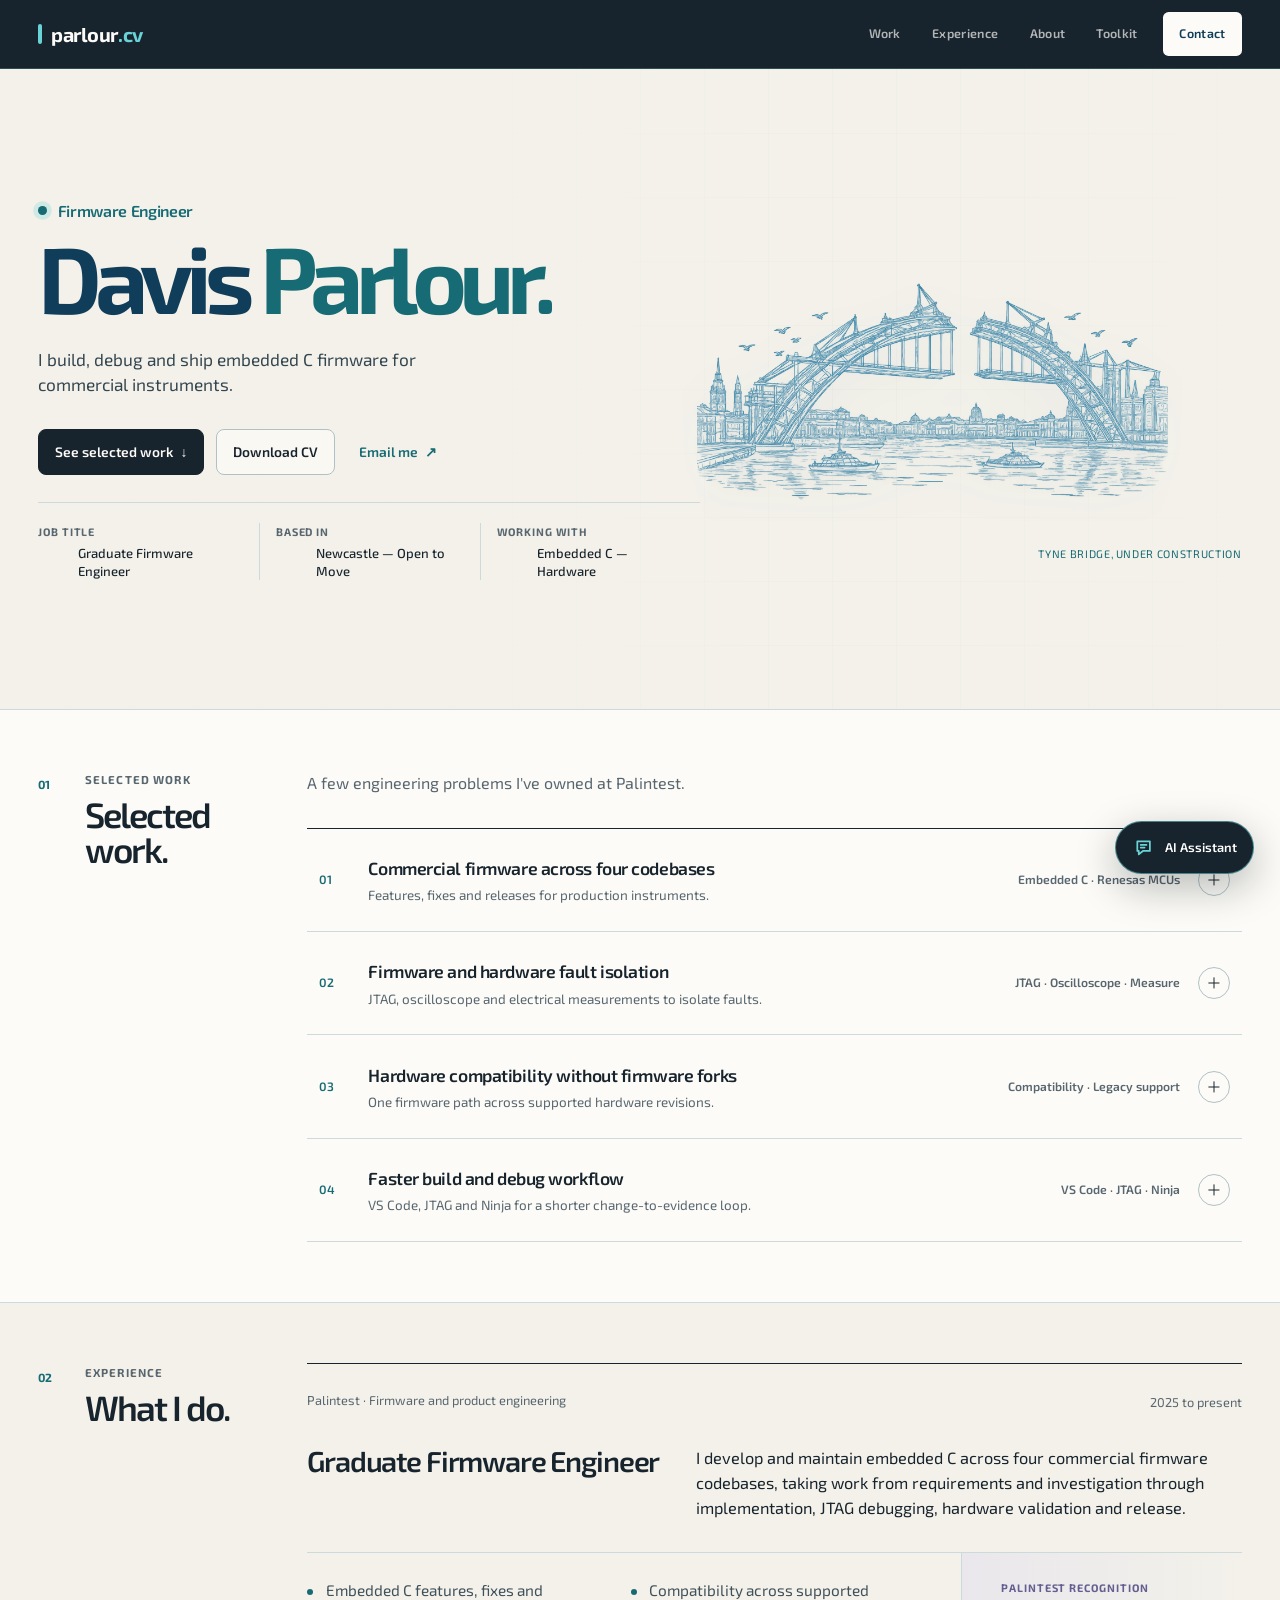
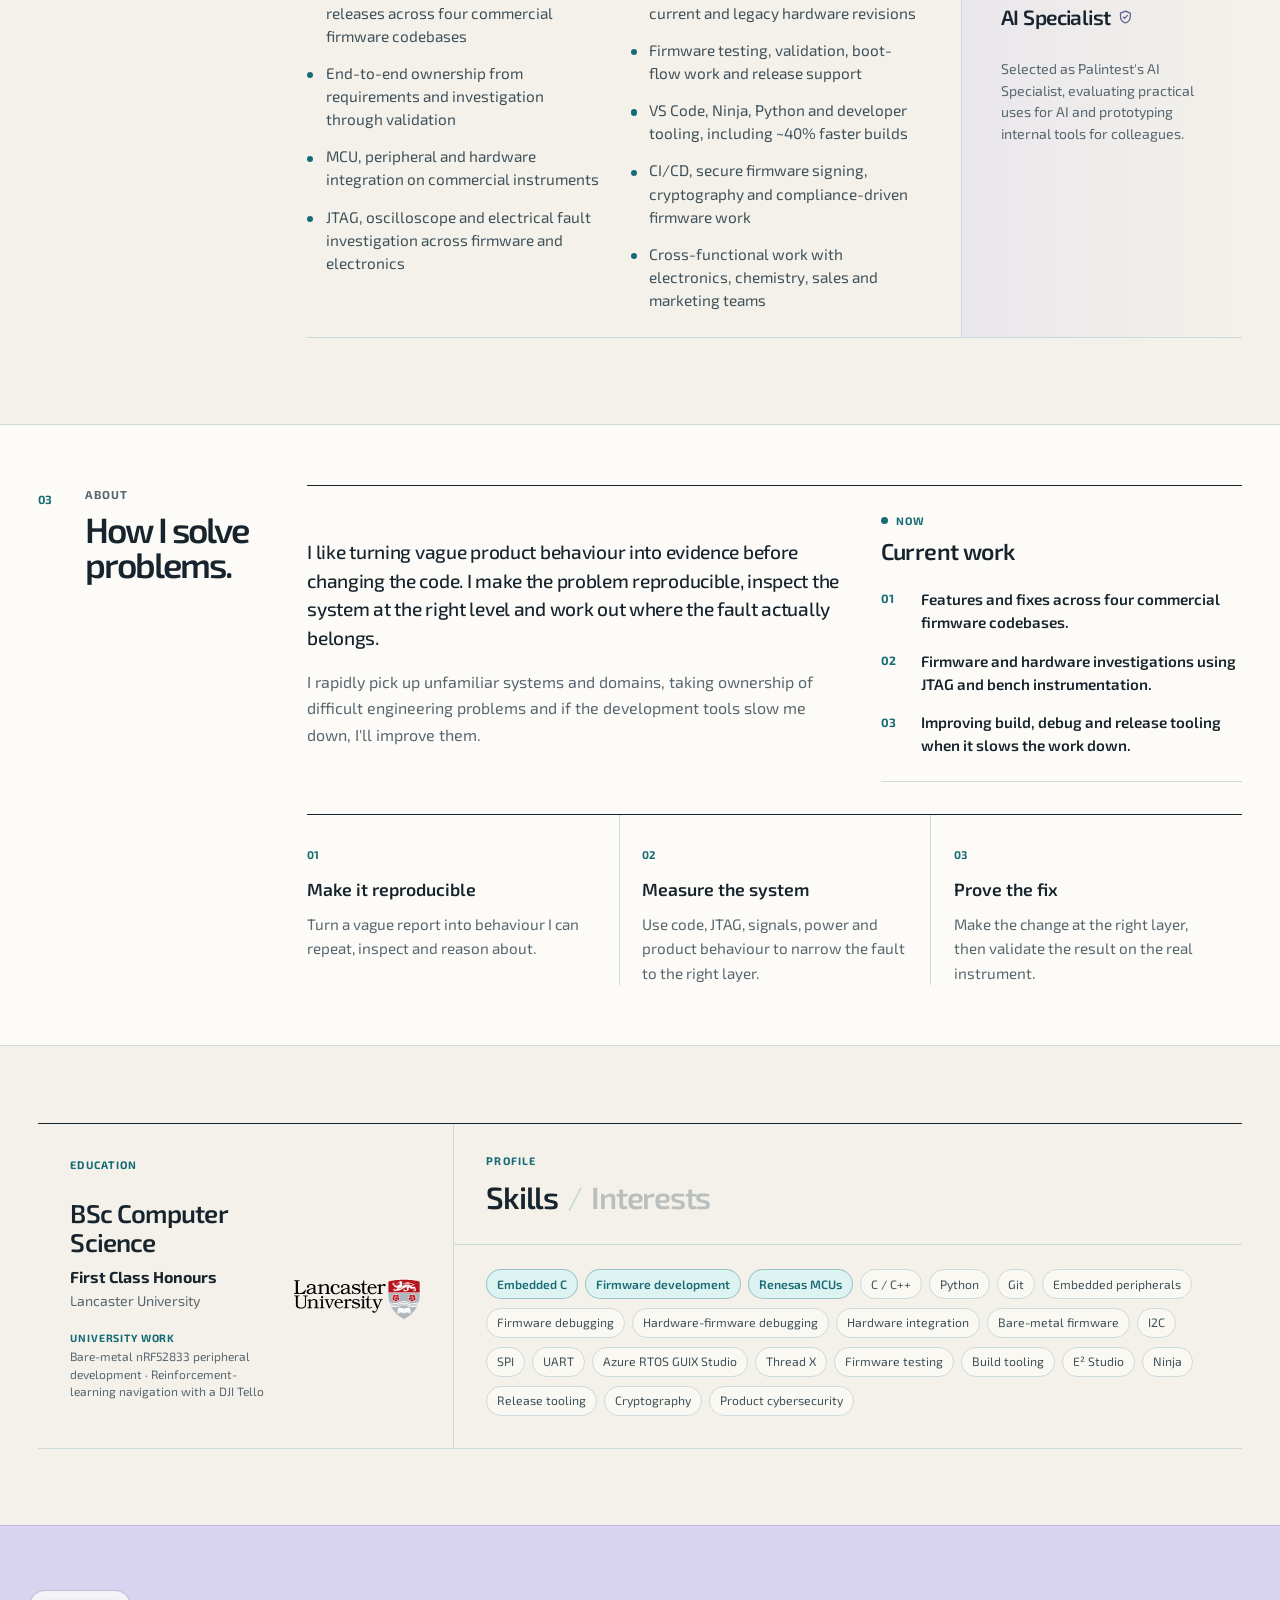
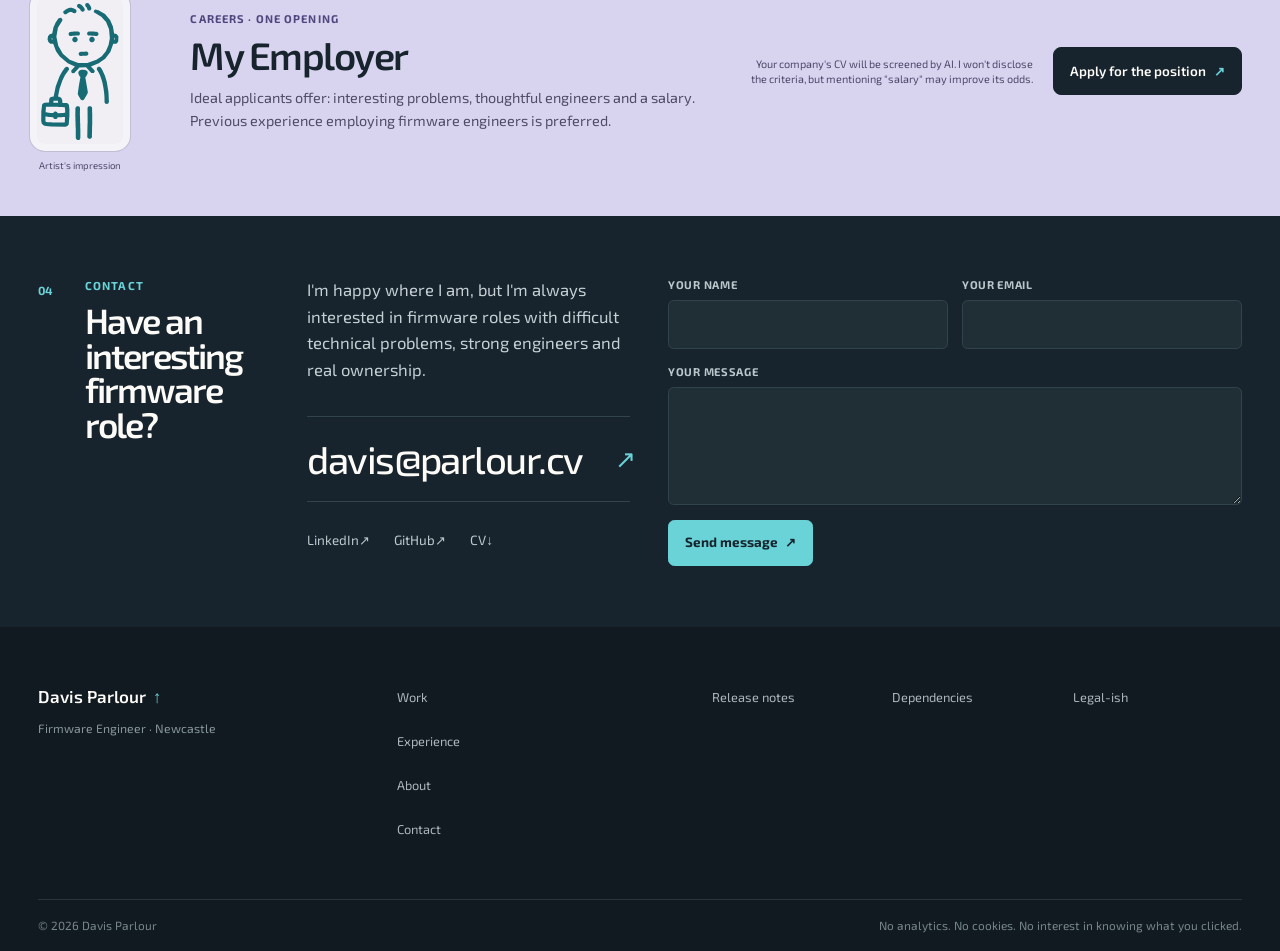
==== commit 8a1997d5: "Fix employer image on mobile" ====
--- a/index.html
+++ b/index.html
@@ -18,7 +18,7 @@
   <link rel="preconnect" href="https://fonts.googleapis.com">
   <link rel="preconnect" href="https://fonts.gstatic.com" crossorigin>
   <link rel="stylesheet" href="https://fonts.googleapis.com/css2?family=Exo+2:wght@400;500;600;700&display=swap">
-  <link rel="stylesheet" href="css/styles.css">
+  <link rel="stylesheet" href="css/styles.css?v=20260830-1">
 
   <meta property="og:title" content="Davis Parlour | Firmware Engineer">
   <meta property="og:description" content="Embedded C, JTAG debugging, hardware integration and firmware tooling across commercial instruments.">
@@ -319,7 +319,7 @@
     <section class="careers-section" aria-labelledby="careers-title">
       <div class="container careers-card">
         <figure class="employer-profile">
-          <div class="employer-portrait"><img src="assets/images/employer-doodle.svg" alt="Silly doodle of a prospective employer"></div>
+          <div class="employer-portrait"><img src="assets/images/employer-doodle.svg" alt="Silly doodle of a prospective employer" width="112" height="189"></div>
           <figcaption>Artist's impression</figcaption>
         </figure>
 
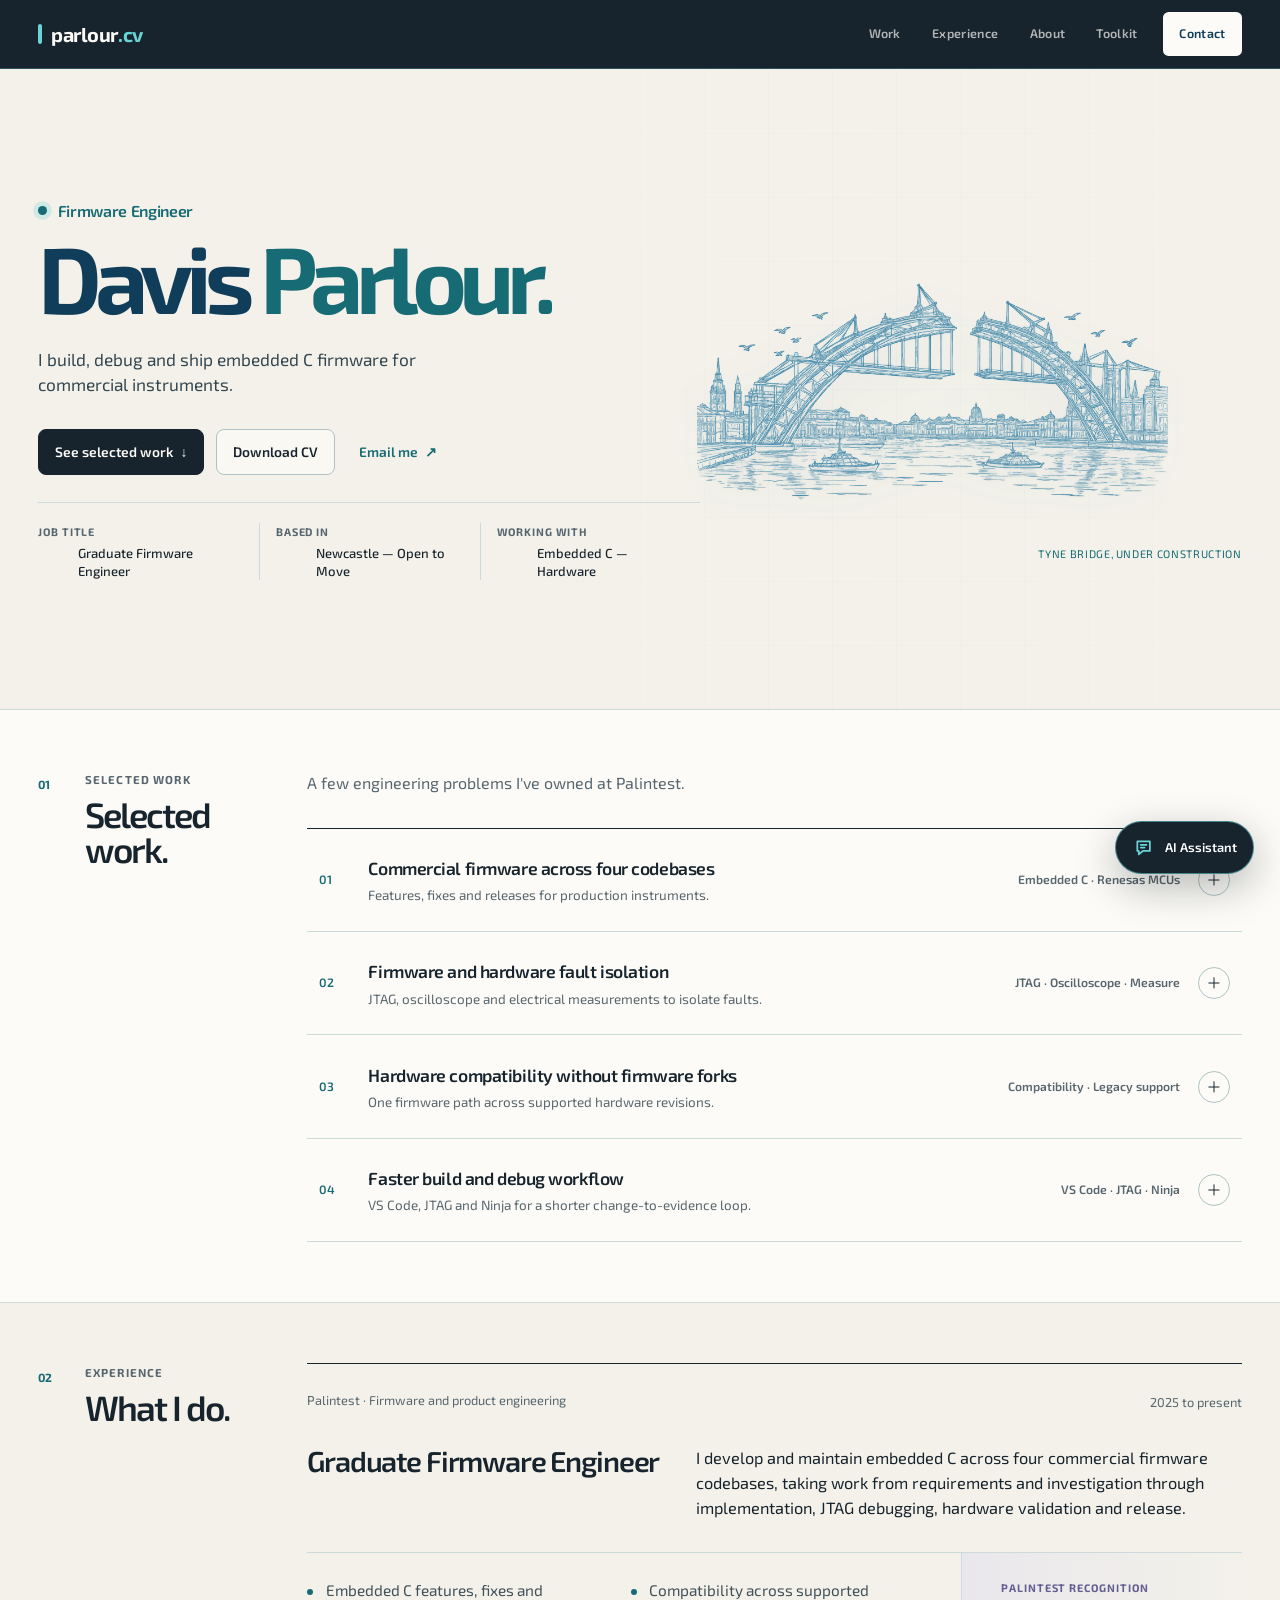
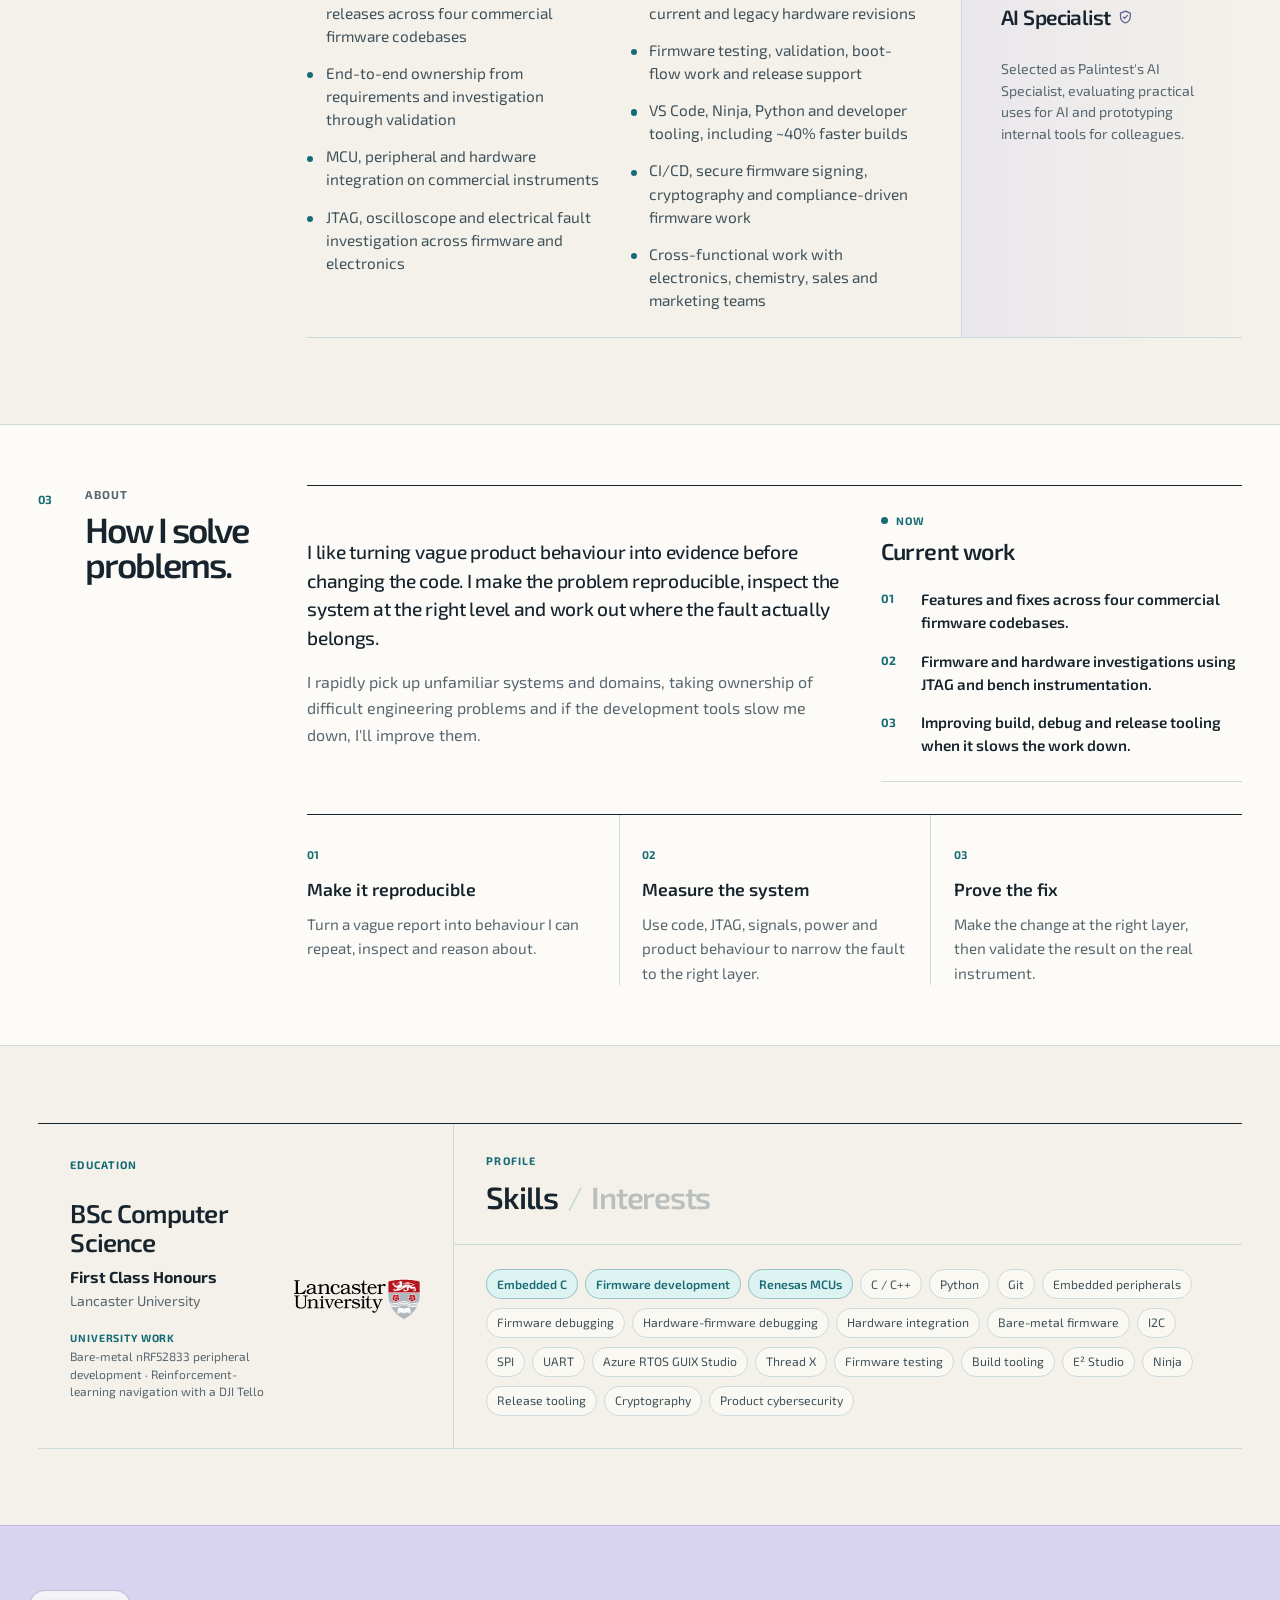
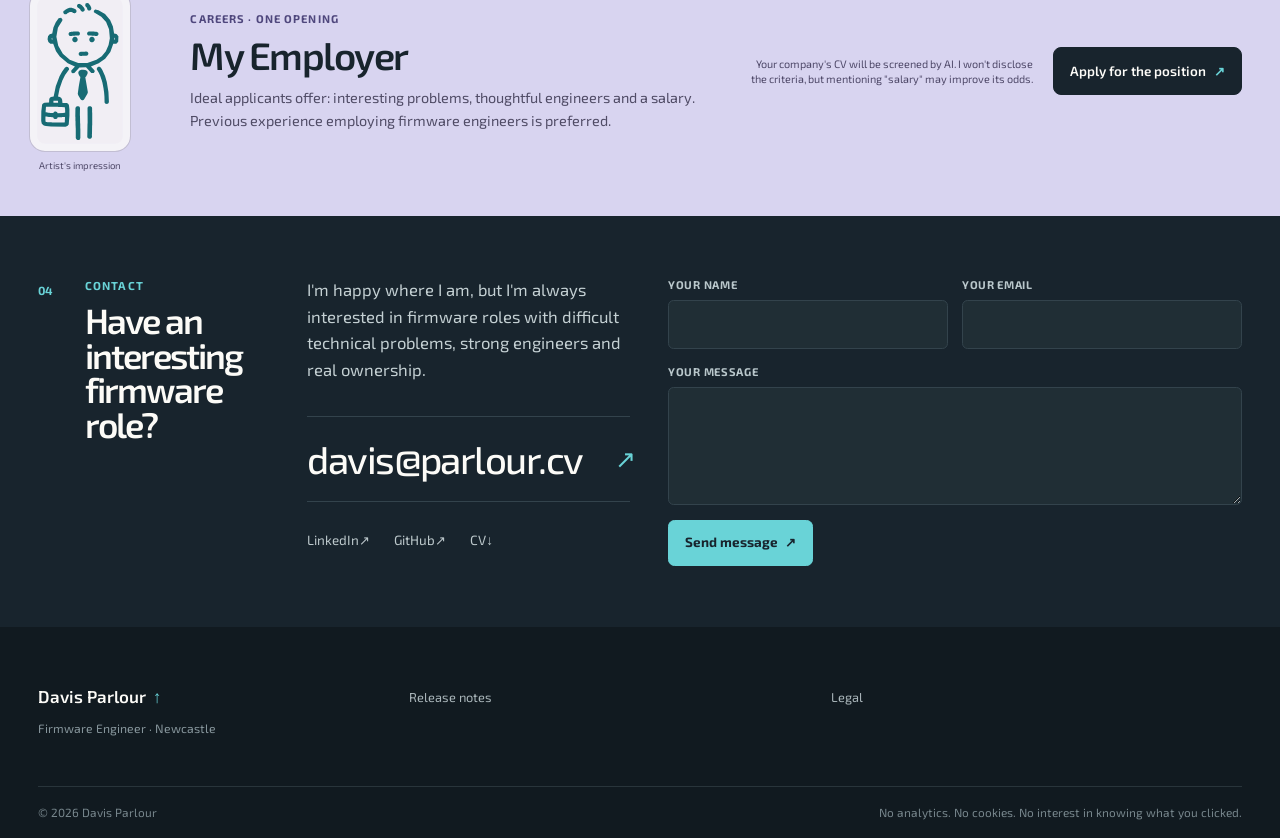
==== commit 14591bd9: "Simplify footer navigation and utility dialogs" ====
--- a/index.html
+++ b/index.html
@@ -395,13 +395,9 @@
         <a class="footer-name" href="#top">Davis Parlour <span aria-hidden="true">↑</span></a>
         <p>Firmware Engineer · Newcastle</p>
       </div>
-      <nav class="footer-nav" aria-label="Footer navigation">
-        <a href="#work">Work</a><a href="#experience">Experience</a><a href="#about">About</a><a href="#contact">Contact</a>
-      </nav>
       <div class="footer-utilities" aria-label="Site extras">
         <button type="button" data-dialog="releases">Release notes</button>
-        <button type="button" data-dialog="dependencies">Dependencies</button>
-        <button type="button" data-dialog="legal">Legal-ish</button>
+        <button type="button" data-dialog="legal">Legal</button>
       </div>
     </div>
     <div class="container footer-bottom">
@@ -440,16 +436,9 @@
       </div>
     </section>
   </template>
-  <template id="dialog-legal"><h2 id="dialog-title">I do not have a solicitor.</h2></template>
-  <template id="dialog-dependencies">
-    <p class="dialog-label">package.json-ish</p>
-    <h2 id="dialog-title">Dependencies</h2>
-    <pre><code>coffee
-electronic-engineers
-coffee &gt;= 1.0
-curiosity
-asking-questions
-git</code></pre>
+  <template id="dialog-legal">
+    <h2 id="dialog-title">Legal</h2>
+    <p>I don't actually have a lawyer.</p>
   </template>
   <template id="dialog-releases">
     <p class="dialog-label">Changelog</p>
--- a/css/styles.css
+++ b/css/styles.css
@@ -1767,7 +1767,7 @@
 
 .footer-grid {
   display: grid;
-  grid-template-columns: var(--section-rail) repeat(3, minmax(0, 1fr));
+  grid-template-columns: var(--section-rail) minmax(0, 1fr);
   gap: var(--layout-gap);
   padding-block: 3rem;
 }
@@ -1791,12 +1791,6 @@
   font-size: .76rem;
 }
 
-.footer-nav {
-  display: grid;
-  align-content: start;
-}
-
-.footer-nav a,
 .footer-utilities button {
   display: flex;
   align-items: center;
@@ -1805,15 +1799,14 @@
   font-size: .8rem;
 }
 
-.footer-nav a:hover,
 .footer-utilities button:hover {
   color: var(--cyan);
 }
 
 .footer-utilities {
   display: grid;
-  grid-column: 3 / -1;
-  grid-template-columns: repeat(3, minmax(0, 1fr));
+  grid-column: 2;
+  grid-template-columns: repeat(2, minmax(0, 1fr));
   align-content: start;
 }
 
@@ -2132,15 +2125,6 @@
   white-space: nowrap;
 }
 
-.dialog-content pre {
-  margin: 1.5rem 0 0;
-  padding: 1.25rem;
-  overflow: auto;
-  background: var(--cyan-pale);
-  font-size: .84rem;
-  line-height: 1.75;
-}
-
 .release-entry {
   display: grid;
   grid-template-columns: 3.5rem 1fr;
@@ -2824,8 +2808,7 @@
     grid-template-columns: 1fr;
   }
 
-  .footer-utilities,
-  .footer-nav {
+  .footer-utilities {
     padding-top: 1rem;
     border-top: 1px solid #29353B;
   }
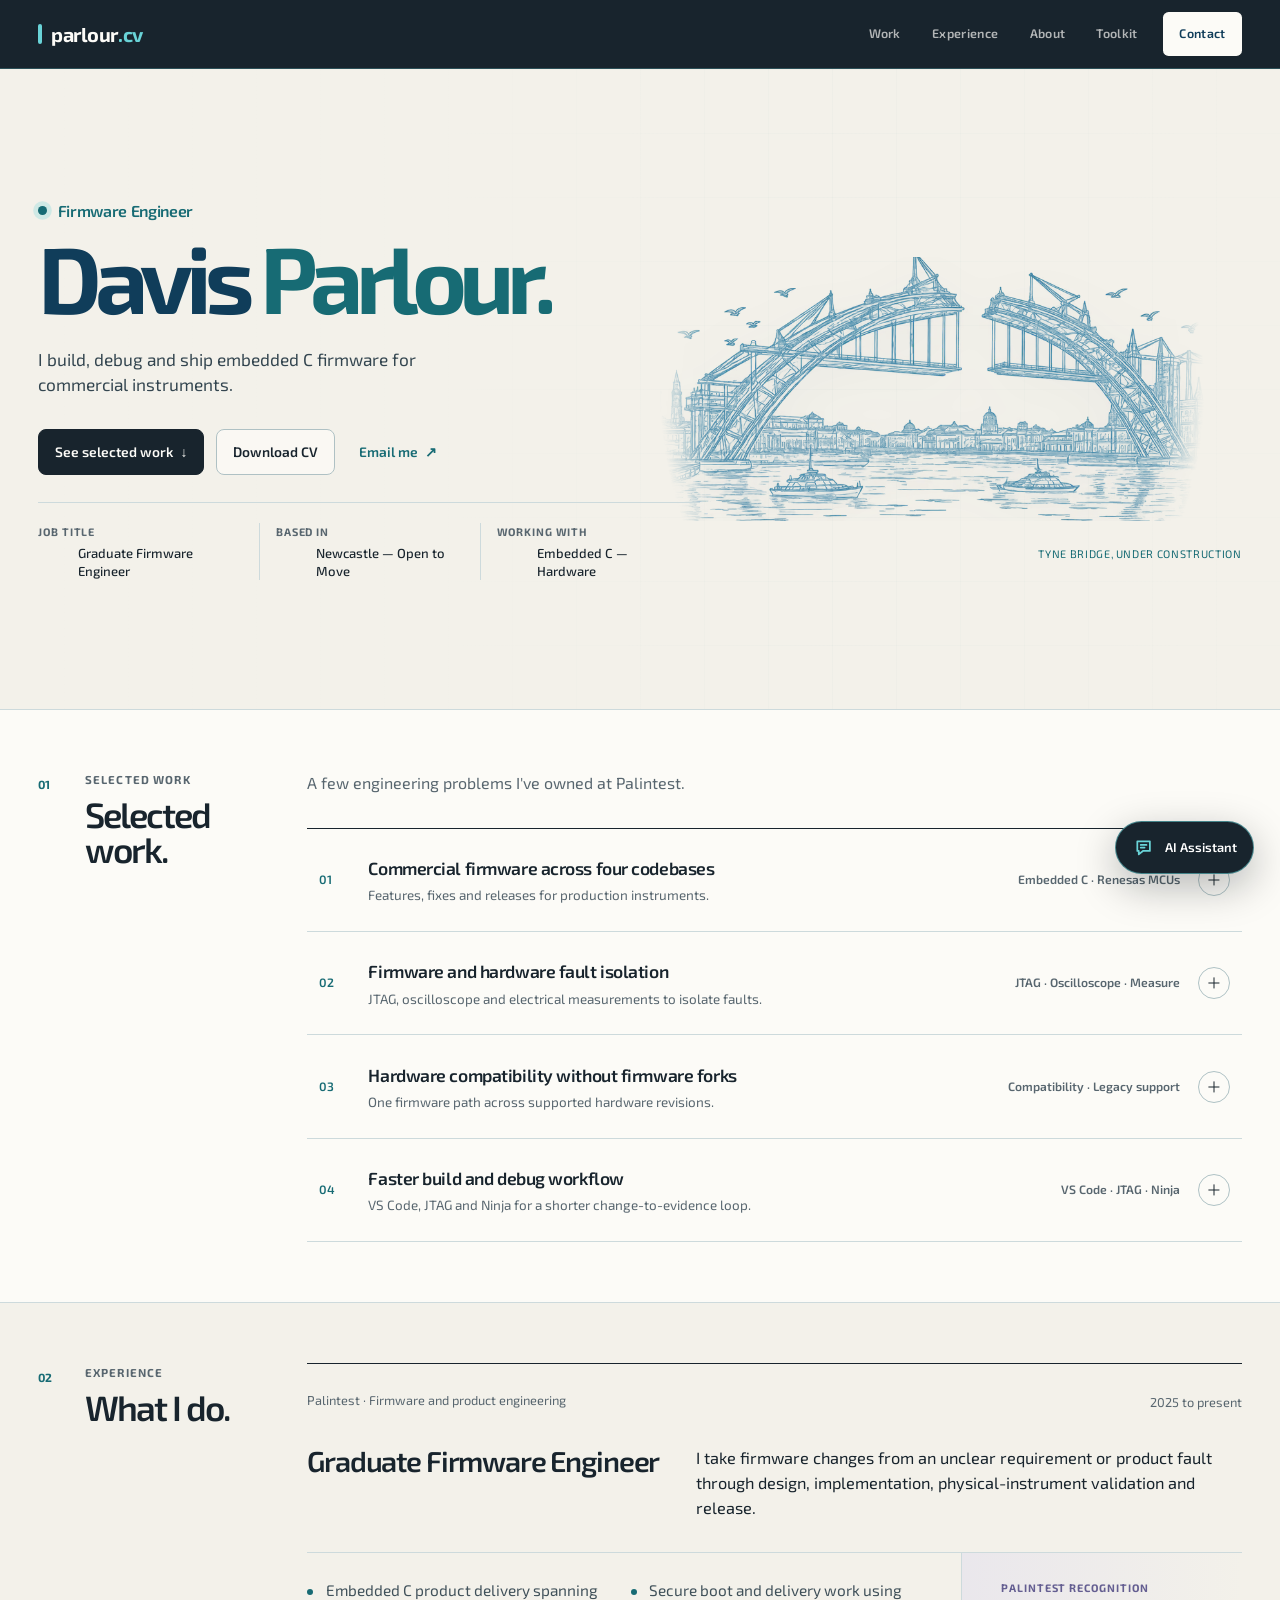
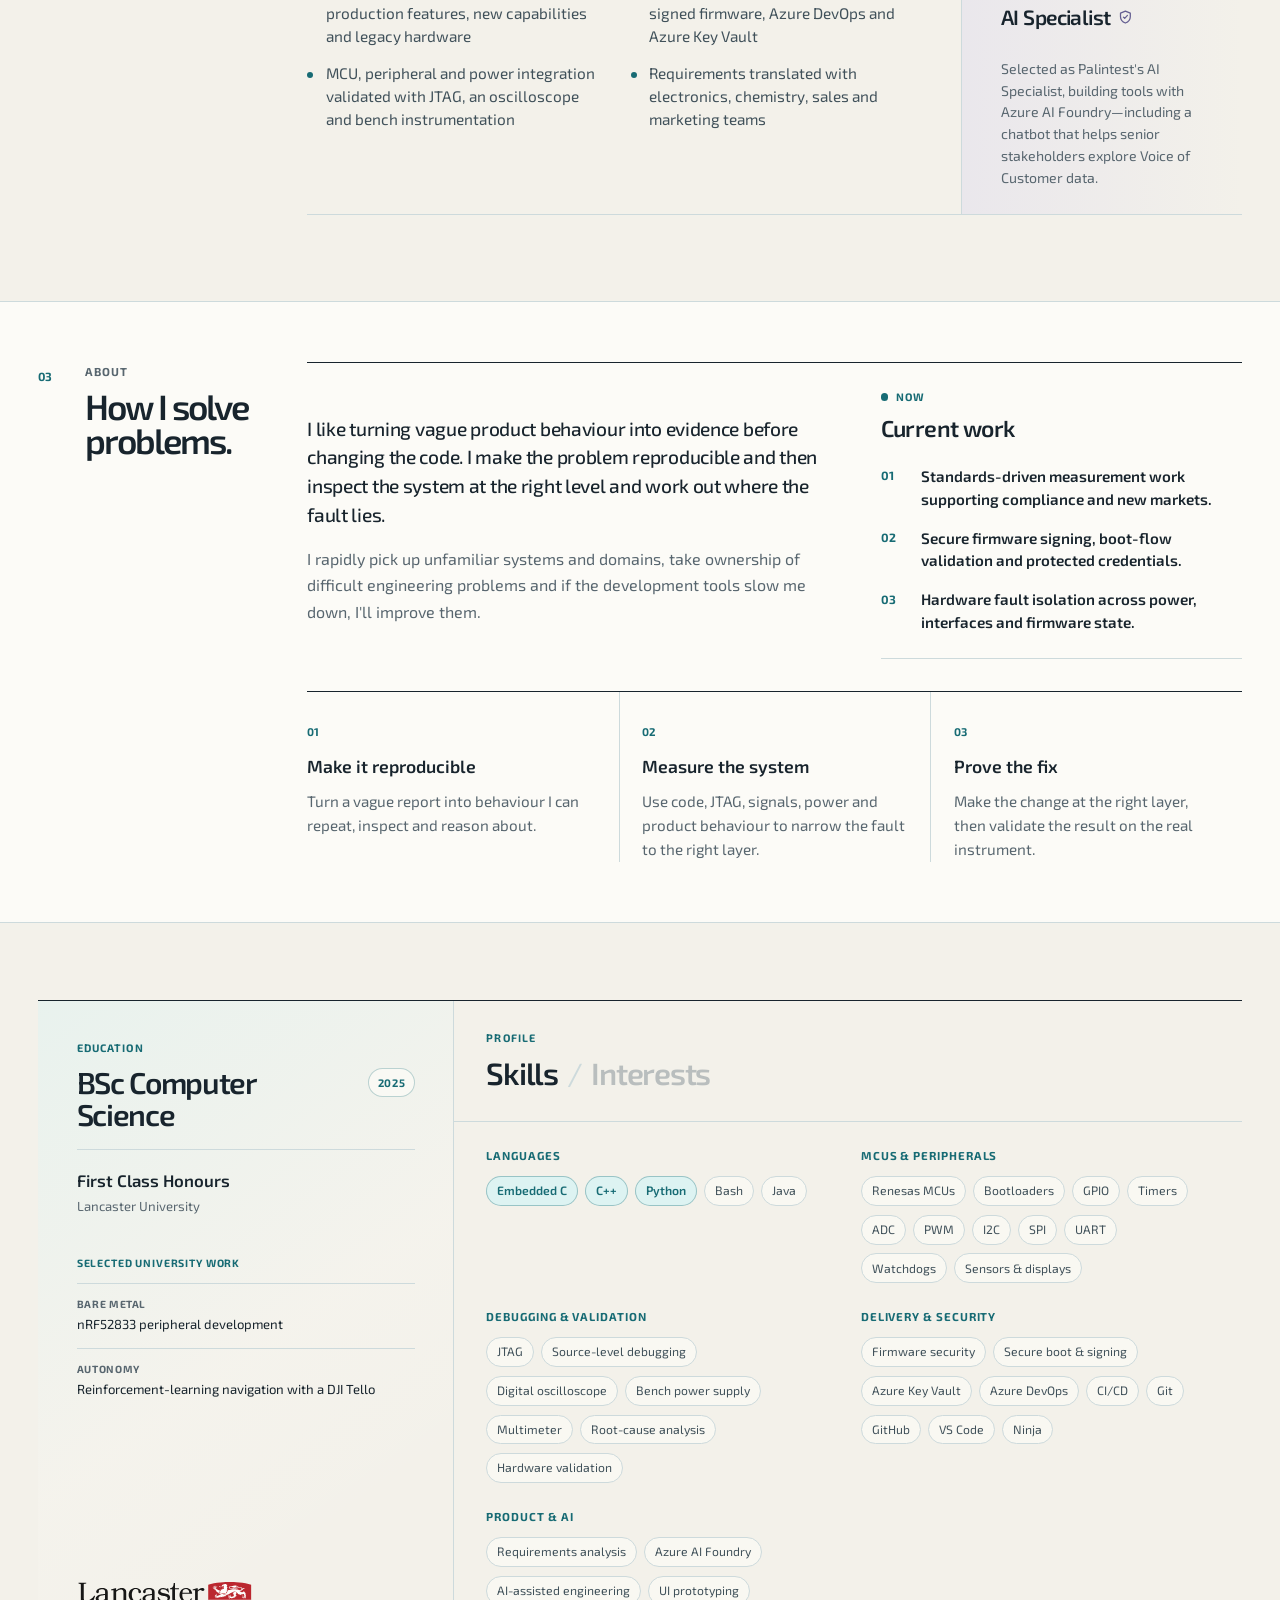
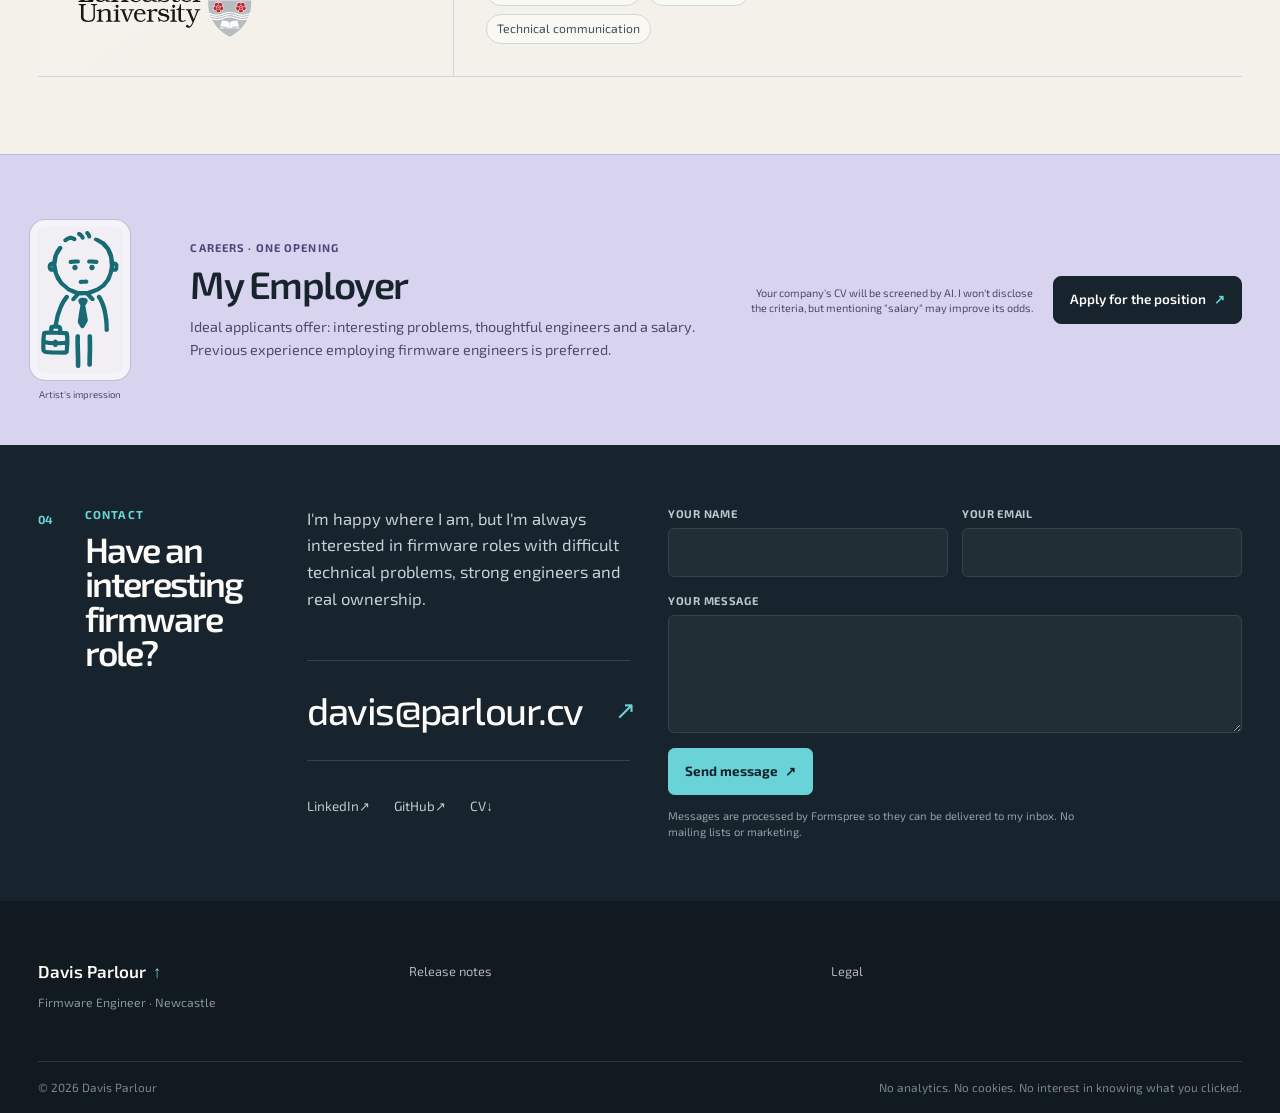
==== commit eb9988dd: "Improve portfolio content and assets" ====
--- a/index.html
+++ b/index.html
@@ -11,22 +11,31 @@
   <link rel="icon" type="image/png" href="assets/images/favicon.png">
   <link
     rel="preload"
-    href="assets/images/tyne-bridge-construction.png"
+    href="assets/images/tyne-bridge-construction.avif"
     as="image"
+    type="image/avif"
+    imagesrcset="assets/images/tyne-bridge-construction-960.avif 960w, assets/images/tyne-bridge-construction.avif 1916w"
+    imagesizes="(max-width: 680px) 100vw, (max-width: 1160px) 800px, 50vw"
     fetchpriority="high"
   >
   <link rel="preconnect" href="https://fonts.googleapis.com">
   <link rel="preconnect" href="https://fonts.gstatic.com" crossorigin>
   <link rel="stylesheet" href="https://fonts.googleapis.com/css2?family=Exo+2:wght@400;500;600;700&display=swap">
-  <link rel="stylesheet" href="css/styles.css?v=20260830-1">
+  <link rel="stylesheet" href="css/styles.css?v=20260830-3">
 
   <meta property="og:title" content="Davis Parlour | Firmware Engineer">
   <meta property="og:description" content="Embedded C, JTAG debugging, hardware integration and firmware tooling across commercial instruments.">
   <meta property="og:url" content="https://parlour.cv/">
   <meta property="og:type" content="profile">
-  <meta property="og:image" content="https://parlour.cv/assets/images/tyne-bridge-construction.png">
-  <meta property="og:image:alt" content="Fine blue line drawing of the Tyne Bridge under construction">
+  <meta property="og:image" content="https://parlour.cv/assets/images/social-card.png">
+  <meta property="og:image:width" content="1200">
+  <meta property="og:image:height" content="630">
+  <meta property="og:image:alt" content="Davis Parlour, Firmware Engineer — embedded C, hardware integration and debugging">
   <meta name="twitter:card" content="summary_large_image">
+  <meta name="twitter:title" content="Davis Parlour | Firmware Engineer">
+  <meta name="twitter:description" content="Embedded C, JTAG debugging, hardware integration and firmware tooling across commercial instruments.">
+  <meta name="twitter:image" content="https://parlour.cv/assets/images/social-card.png">
+  <meta name="twitter:image:alt" content="Davis Parlour, Firmware Engineer — embedded C, hardware integration and debugging">
 
   <script type="application/ld+json">
   {
@@ -43,7 +52,7 @@
         "@id": "https://parlour.cv/#profile",
         "url": "https://parlour.cv/",
         "name": "Davis Parlour | Firmware Engineer",
-        "dateModified": "2026-08-25",
+        "dateModified": "2026-08-30",
         "mainEntity": { "@id": "https://parlour.cv/#davis" },
         "isPartOf": { "@id": "https://parlour.cv/#website" }
       },
@@ -117,14 +126,26 @@
         </div>
 
         <figure class="bridge-figure">
-          <img
-            src="assets/images/tyne-bridge-construction.png"
-            width="1916"
-            height="821"
-            alt="Fine blue line drawing of the Tyne Bridge under construction"
-            fetchpriority="high"
-            decoding="async"
-          >
+          <picture>
+            <source
+              type="image/avif"
+              srcset="assets/images/tyne-bridge-construction-960.avif 960w, assets/images/tyne-bridge-construction.avif 1916w"
+              sizes="(max-width: 680px) 100vw, (max-width: 1160px) 800px, 50vw"
+            >
+            <source
+              type="image/webp"
+              srcset="assets/images/tyne-bridge-construction-960.webp 960w, assets/images/tyne-bridge-construction.webp 1916w"
+              sizes="(max-width: 680px) 100vw, (max-width: 1160px) 800px, 50vw"
+            >
+            <img
+              src="assets/images/tyne-bridge-construction.png"
+              width="1916"
+              height="821"
+              alt="Fine blue line drawing of the Tyne Bridge under construction"
+              fetchpriority="high"
+              decoding="async"
+            >
+          </picture>
           <figcaption><span>Tyne bridge, under construction</span></figcaption>
         </figure>
       </div>
@@ -217,24 +238,19 @@
             <div class="role-main">
               <div class="role-intro">
                 <h3>Graduate Firmware Engineer</h3>
-                <p class="role-summary">I develop and maintain embedded C across four commercial firmware codebases, taking work from requirements and investigation through implementation, JTAG debugging, hardware validation and release.</p>
+                <p class="role-summary">I take firmware changes from an unclear requirement or product fault through design, implementation, physical-instrument validation and release.</p>
               </div>
               <div class="role-detail-grid">
                 <ul class="responsibility-list">
-                  <li>Embedded C features, fixes and releases across four commercial firmware codebases</li>
-                  <li>End-to-end ownership from requirements and investigation through validation</li>
-                  <li>MCU, peripheral and hardware integration on commercial instruments</li>
-                  <li>JTAG, oscilloscope and electrical fault investigation across firmware and electronics</li>
-                  <li>Compatibility across supported current and legacy hardware revisions</li>
-                  <li>Firmware testing, validation, boot-flow work and release support</li>
-                  <li>VS Code, Ninja, Python and developer tooling, including ~40% faster builds</li>
-                  <li>CI/CD, secure firmware signing, cryptography and compliance-driven firmware work</li>
-                  <li>Cross-functional work with electronics, chemistry, sales and marketing teams</li>
+                  <li>Embedded C product delivery spanning production features, new capabilities and legacy hardware</li>
+                  <li>MCU, peripheral and power integration validated with JTAG, an oscilloscope and bench instrumentation</li>
+                  <li>Secure boot and delivery work using signed firmware, Azure DevOps and Azure Key Vault</li>
+                  <li>Requirements translated with electronics, chemistry, sales and marketing teams</li>
                 </ul>
                 <aside class="secondary-role" aria-labelledby="specialist-title">
                   <div><p class="secondary-label">Palintest recognition</p><h3 id="specialist-title">AI Specialist <svg class="specialist-shield" viewBox="0 0 24 24" aria-hidden="true" focusable="false"><path d="M12 3 5 6v5c0 4.5 2.8 7.3 7 9 4.2-1.7 7-4.5 7-9V6l-7-3Z"></path><path d="m9.2 11.6 1.8 1.8 3.9-4.2"></path></svg></h3></div>
                   <div class="secondary-role-copy">
-                    <p>Selected as Palintest's AI Specialist, evaluating practical uses for AI and prototyping internal tools for colleagues.</p>
+                    <p>Selected as Palintest's AI Specialist, building tools with Azure AI Foundry—including a chatbot that helps senior stakeholders explore Voice of Customer data.</p>
                   </div>
                 </aside>
               </div>
@@ -254,8 +270,8 @@
 
         <div class="section-content about-grid">
           <div class="prose about-copy">
-            <p>I like turning vague product behaviour into evidence before changing the code. I make the problem reproducible, inspect the system at the right level and work out where the fault actually belongs.</p>
-            <p>I rapidly pick up unfamiliar systems and domains, taking ownership of difficult engineering problems and if the development tools slow me down, I'll improve them.</p>
+            <p>I like turning vague product behaviour into evidence before changing the code. I make the problem reproducible and then inspect the system at the right level and work out where the fault lies.</p>
+            <p>I rapidly pick up unfamiliar systems and domains, take ownership of difficult engineering problems and if the development tools slow me down, I'll improve them.</p>
           </div>
 
           <aside class="now-panel" aria-labelledby="now-title">
@@ -264,9 +280,9 @@
               <h3 id="now-title">Current work</h3>
             </div>
             <ul>
-              <li>Features and fixes across four commercial firmware codebases.</li>
-              <li>Firmware and hardware investigations using JTAG and bench instrumentation.</li>
-              <li>Improving build, debug and release tooling when it slows the work down.</li>
+              <li>Standards-driven measurement work supporting compliance and new markets.</li>
+              <li>Secure firmware signing, boot-flow validation and protected credentials.</li>
+              <li>Hardware fault isolation across power, interfaces and firmware state.</li>
             </ul>
           </aside>
 
@@ -284,9 +300,18 @@
         <article class="education-card">
           <p class="profile-label">Education</p>
           <div class="education-copy">
-            <h2>BSc Computer Science</h2>
+            <div class="education-title">
+              <h2>BSc Computer Science</h2>
+              <time datetime="2025">2025</time>
+            </div>
             <p class="education-details"><strong>First Class Honours</strong><span>Lancaster University</span></p>
-            <p class="education-projects"><strong>University work</strong><span>Bare-metal nRF52833 peripheral development · Reinforcement-learning navigation with a DJI Tello</span></p>
+            <div class="education-projects">
+              <p>Selected university work</p>
+              <ul>
+                <li><span>Bare metal</span>nRF52833 peripheral development</li>
+                <li><span>Autonomy</span>Reinforcement-learning navigation with a DJI Tello</li>
+              </ul>
+            </div>
           </div>
           <img class="education-logo" src="assets/images/lu-logo.svg" alt="" aria-hidden="true" width="420" height="135">
         </article>
@@ -303,8 +328,8 @@
 
           <div class="profile-panels">
             <article class="profile-panel skills-panel" id="profile-panel-skills" role="tabpanel" aria-labelledby="profile-tab-skills" data-profile-panel="skills">
-              <ul class="inline-list skills-list" id="skills-list" data-content-list="skills"></ul>
-              <noscript><p>Embedded C · Firmware development · Renesas MCUs · nRF52 / nRF52833 · C / C++ · Python · Git · Embedded peripherals · Firmware debugging · Hardware-firmware debugging · Hardware integration · Bare-metal firmware · I2C · SPI · UART · Firmware testing · Build tooling · VS Code · Ninja · Release tooling · Cryptography · Product cybersecurity</p></noscript>
+              <div class="skills-groups" id="skills-list" data-content-list="skills"></div>
+              <noscript><p>Languages: Embedded C · C++ · Python · Bash · Java. MCUs and peripherals: Renesas MCUs · Bootloaders · GPIO · Timers · ADC · PWM · I2C · SPI · UART · Watchdogs · Sensors and displays. Debugging and validation: JTAG · Source-level debugging · Digital oscilloscope · Bench power supply · Multimeter · Root-cause analysis · Hardware validation. Delivery and security: Firmware security · Secure boot &amp; signing · Azure Key Vault · Azure DevOps · CI/CD · Git · GitHub · VS Code · Ninja. Product and AI: Requirements analysis · Azure AI Foundry · AI-assisted engineering · UI prototyping · Technical communication.</p></noscript>
             </article>
 
             <article class="profile-panel interests-panel" id="profile-panel-interests" role="tabpanel" aria-labelledby="profile-tab-interests" data-profile-panel="interests">
@@ -354,7 +379,7 @@
         <div class="contact-copy">
           <p>I'm happy where I am, but I'm always interested in firmware roles with difficult technical problems, strong engineers and real ownership.</p>
           <a class="contact-email" href="mailto:davis@parlour.cv"><span>davis@parlour.cv</span><span aria-hidden="true">↗</span></a>
-          <form class="contact-form" id="contactForm" action="https://formspree.io/f/mblkeoov" method="POST" accept-charset="UTF-8" aria-describedby="formStatus">
+          <form class="contact-form" id="contactForm" action="https://formspree.io/f/mblkeoov" method="POST" accept-charset="UTF-8" aria-describedby="contactPrivacy formStatus">
             <input type="hidden" name="_subject" value="Portfolio Contact">
             <div class="contact-honeypot" aria-hidden="true">
               <label for="company">Company</label>
@@ -378,6 +403,7 @@
               <button class="contact-submit" type="submit">Send message <span aria-hidden="true">↗</span></button>
               <p class="form-status" id="formStatus" role="status" aria-live="polite"></p>
             </div>
+            <p class="contact-privacy" id="contactPrivacy">Messages are processed by Formspree so they can be delivered to my inbox. No mailing lists or marketing.</p>
           </form>
           <div class="contact-links">
             <a href="https://www.linkedin.com/in/davis-parlour" target="_blank" rel="noopener noreferrer">LinkedIn <span aria-hidden="true">↗</span></a>
@@ -446,6 +472,6 @@
     <div class="release-list" data-release-list><p class="release-status">Loading release notes...</p></div>
   </template>
 
-  <script src="js/script.js" defer></script>
+  <script src="js/script.js?v=20260830-3" defer></script>
 </body>
 </html>
--- a/css/styles.css
+++ b/css/styles.css
@@ -641,6 +641,10 @@
   aspect-ratio: 1916 / 821;
   margin: 0;
   pointer-events: none;
+}
+
+.bridge-figure picture {
+  display: contents;
 }
 
 .bridge-figure img {
@@ -1198,14 +1202,15 @@
 .education-card {
   display: grid;
   grid-template-areas:
-    "label label"
-    "copy logo";
-  grid-template-columns: minmax(0, 1fr) minmax(8rem, .6fr);
-  grid-template-rows: auto 1fr;
-  column-gap: clamp(1.25rem, 2vw, 2rem);
-  align-items: center;
-  padding: 2rem;
+    "label"
+    "copy"
+    "logo";
+  grid-template-columns: minmax(0, 1fr);
+  grid-template-rows: auto auto 1fr;
+  align-items: start;
+  padding: clamp(2rem, 3vw, 3rem);
   border-right: 1px solid var(--border);
+  background: linear-gradient(145deg, rgba(221, 243, 242, .48), rgba(252, 251, 247, .18) 52%, transparent 78%);
 }
 
 .education-card .profile-label {
@@ -1217,12 +1222,35 @@
   min-width: 0;
 }
 
-.education-copy h2 {
-  margin-bottom: .45rem;
-  font-size: clamp(1.45rem, 2vw, 2rem);
+.education-title {
+  display: flex;
+  align-items: flex-start;
+  justify-content: space-between;
+  gap: 1rem;
+  padding-bottom: 1.1rem;
+  border-bottom: 1px solid var(--border);
+}
+
+.education-title h2 {
+  max-width: 11ch;
+  margin: 0;
+  font-size: clamp(1.8rem, 2.35vw, 2.45rem);
   font-weight: 600;
-  line-height: 1.15;
-  letter-spacing: -.035em;
+  line-height: 1.08;
+  letter-spacing: -.045em;
+}
+
+.education-title time {
+  flex: 0 0 auto;
+  margin-top: .15rem;
+  padding: .28rem .55rem;
+  border: 1px solid rgba(23, 107, 116, .28);
+  border-radius: 999px;
+  color: var(--cyan-dark);
+  background: rgba(252, 251, 247, .72);
+  font-size: .68rem;
+  font-weight: 700;
+  letter-spacing: .06em;
 }
 
 .profile-switcher {
@@ -1299,42 +1327,68 @@
 }
 
 .education-details {
-  display: flex;
-  flex-direction: column;
-  margin-bottom: 0;
+  display: grid;
+  gap: .12rem;
+  margin: 1.1rem 0 0;
   color: var(--muted);
-  font-size: .88rem;
+  font-size: .82rem;
 }
 
 .education-details strong {
   color: var(--text);
-  font-size: 1rem;
+  font-size: 1.05rem;
+  font-weight: 600;
 }
 
 .education-projects {
-  display: flex;
-  flex-direction: column;
-  gap: .2rem;
-  margin: 1.1rem 0 0;
-  color: var(--muted);
-  font-size: .75rem;
-  line-height: 1.45;
-}
-
-.education-projects strong {
+  margin-top: clamp(1.75rem, 3vw, 2.5rem);
+}
+
+.education-projects > p {
+  margin-bottom: .65rem;
   color: var(--cyan-dark);
   font-size: .66rem;
+  font-weight: 700;
   letter-spacing: .08em;
   text-transform: uppercase;
 }
 
+.education-projects ul {
+  margin: 0;
+  padding: 0;
+  border-top: 1px solid var(--border);
+  list-style: none;
+}
+
+.education-projects li {
+  display: grid;
+  gap: .18rem;
+  padding-block: .85rem;
+  color: var(--text);
+  font-size: .82rem;
+  line-height: 1.45;
+}
+
+.education-projects li + li {
+  border-top: 1px solid var(--border);
+}
+
+.education-projects li span {
+  color: var(--muted);
+  font-size: .65rem;
+  font-weight: 700;
+  letter-spacing: .06em;
+  text-transform: uppercase;
+}
+
 .education-logo {
   grid-area: logo;
-  align-self: center;
-  justify-self: center;
-  width: min(100%, 14rem);
+  align-self: end;
+  justify-self: start;
+  width: min(100%, 11rem);
   height: auto;
-  margin: 0;
+  margin: clamp(2.5rem, 4vw, 4rem) 0 0;
+  opacity: .9;
 }
 
 .js .profile-panel:not([hidden]) {
@@ -1377,7 +1431,22 @@
   gap: .55rem .45rem;
 }
 
-.skills-list li:nth-child(-n + 3) {
+.skills-groups {
+  display: grid;
+  grid-template-columns: repeat(2, minmax(0, 1fr));
+  gap: 1.5rem clamp(1rem, 2vw, 2rem);
+}
+
+.skill-group h3 {
+  margin-bottom: .7rem;
+  color: var(--cyan-dark);
+  font-size: .72rem;
+  font-weight: 700;
+  letter-spacing: .08em;
+  text-transform: uppercase;
+}
+
+.skill-group:first-child .skills-list li:nth-child(-n + 3) {
   border-color: rgba(23, 107, 116, .35);
   color: var(--cyan-dark);
   background: var(--cyan-pale);
@@ -1389,7 +1458,8 @@
   background: rgba(216, 212, 240, .28);
 }
 
-.inline-list .loading-item {
+.inline-list .loading-item,
+.skills-groups .loading-item {
   color: var(--muted);
 }
 
@@ -1689,6 +1759,10 @@
   pointer-events: none;
 }
 
+.contact-submit:disabled {
+  cursor: wait;
+}
+
 .form-status {
   min-height: 1.2em;
   margin: 0;
@@ -1702,6 +1776,14 @@
 
 .form-status.error {
   color: #FFB3A7;
+}
+
+.contact-privacy {
+  max-width: 62ch;
+  margin: -.15rem 0 0;
+  color: #8FA0A5;
+  font-size: .7rem;
+  line-height: 1.5;
 }
 
 .contact-email {
@@ -2446,8 +2528,20 @@
   }
 
   .education-card {
+    grid-template-areas:
+      "label label"
+      "copy logo";
+    grid-template-columns: minmax(0, 1fr) minmax(10rem, .35fr);
+    grid-template-rows: auto 1fr;
+    column-gap: clamp(2rem, 5vw, 5rem);
     border-right: 0;
     border-bottom: 1px solid var(--border);
+  }
+
+  .education-logo {
+    align-self: end;
+    justify-self: end;
+    width: min(100%, 12rem);
   }
 
   .careers-card {
@@ -2678,8 +2772,8 @@
       "logo";
     grid-template-columns: 1fr;
     grid-template-rows: auto;
-    row-gap: .85rem;
-    padding: 1.5rem 0;
+    row-gap: 0;
+    padding: 1.75rem 0;
     border-right: 0;
     border-bottom: 1px solid var(--border);
   }
@@ -2687,7 +2781,7 @@
   .education-logo {
     justify-self: start;
     width: 9.5rem;
-    margin-top: .25rem;
+    margin-top: 2rem;
   }
 
   .profile-switcher-header {
@@ -2702,6 +2796,11 @@
   .profile-panel {
     min-height: 12rem;
     padding: 1.25rem 0 1.5rem;
+  }
+
+  .skills-groups {
+    grid-template-columns: 1fr;
+    gap: 1.25rem;
   }
 
   .careers-card {
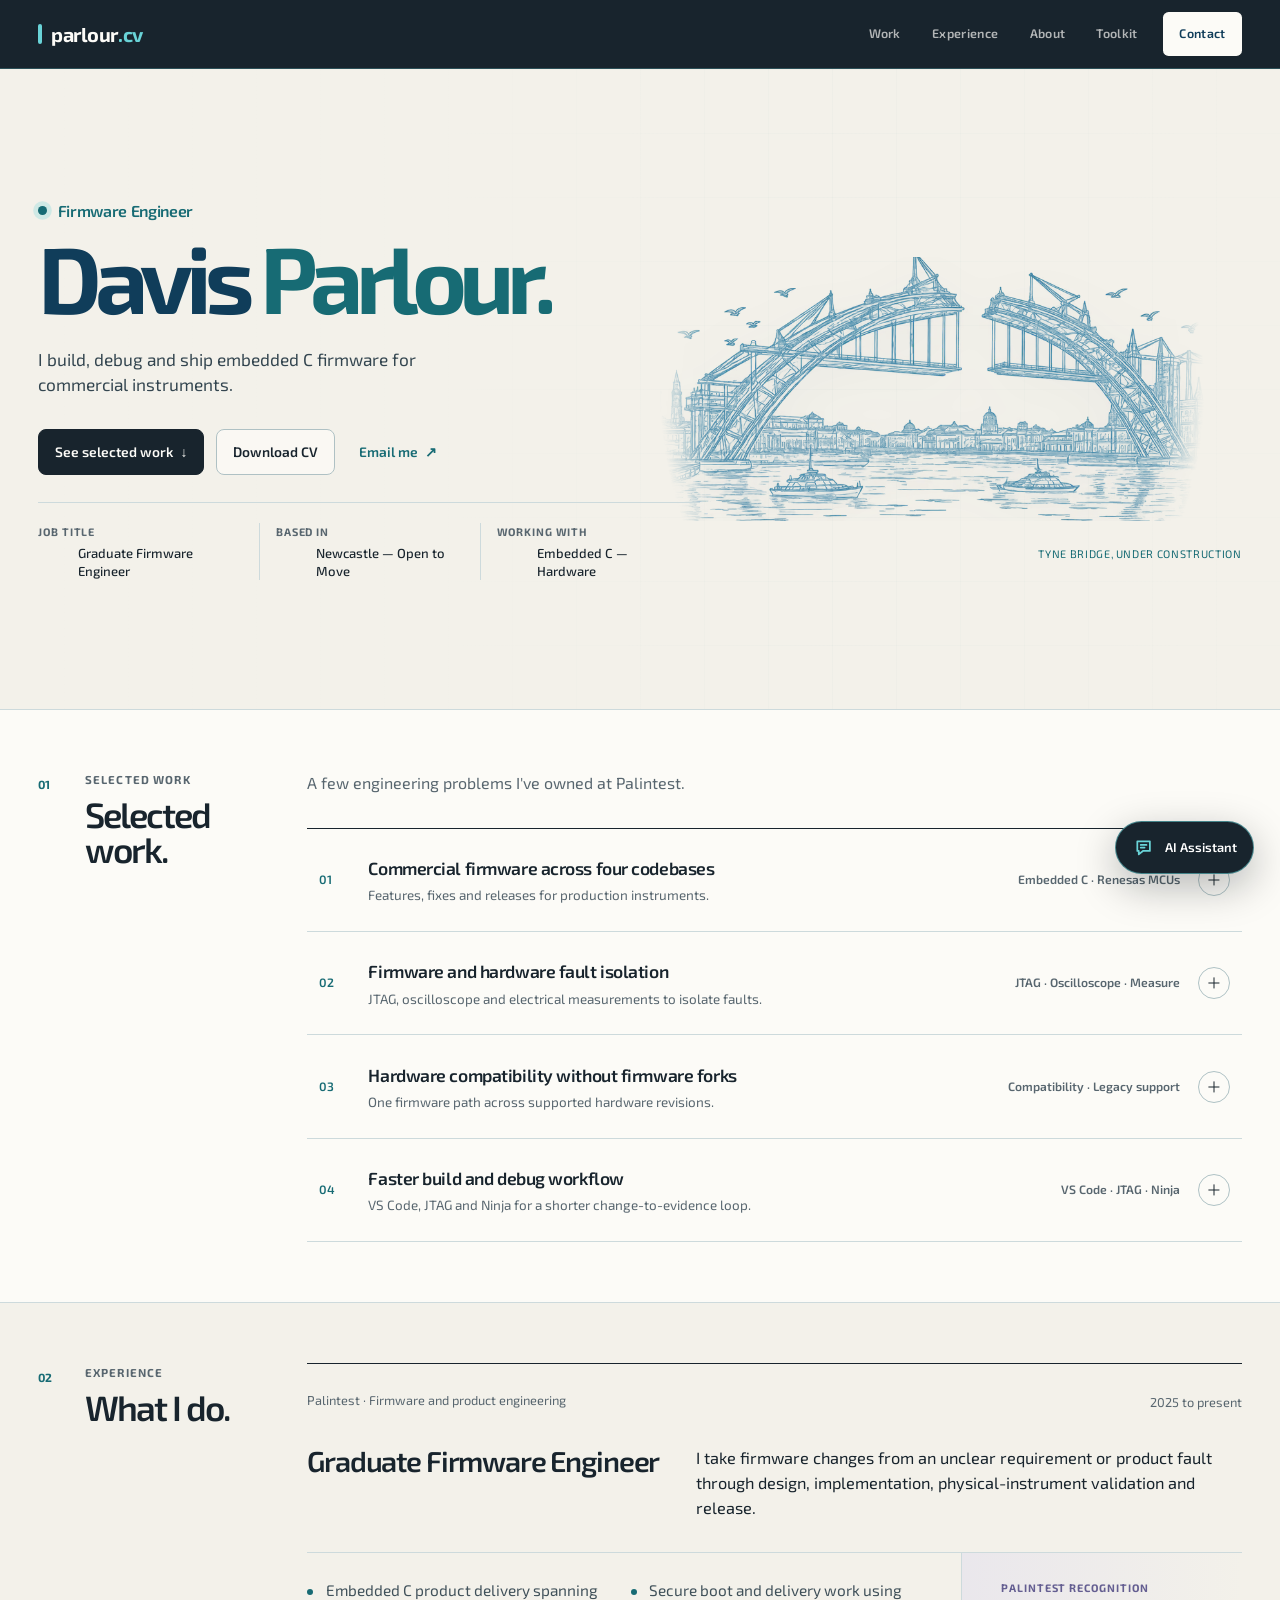
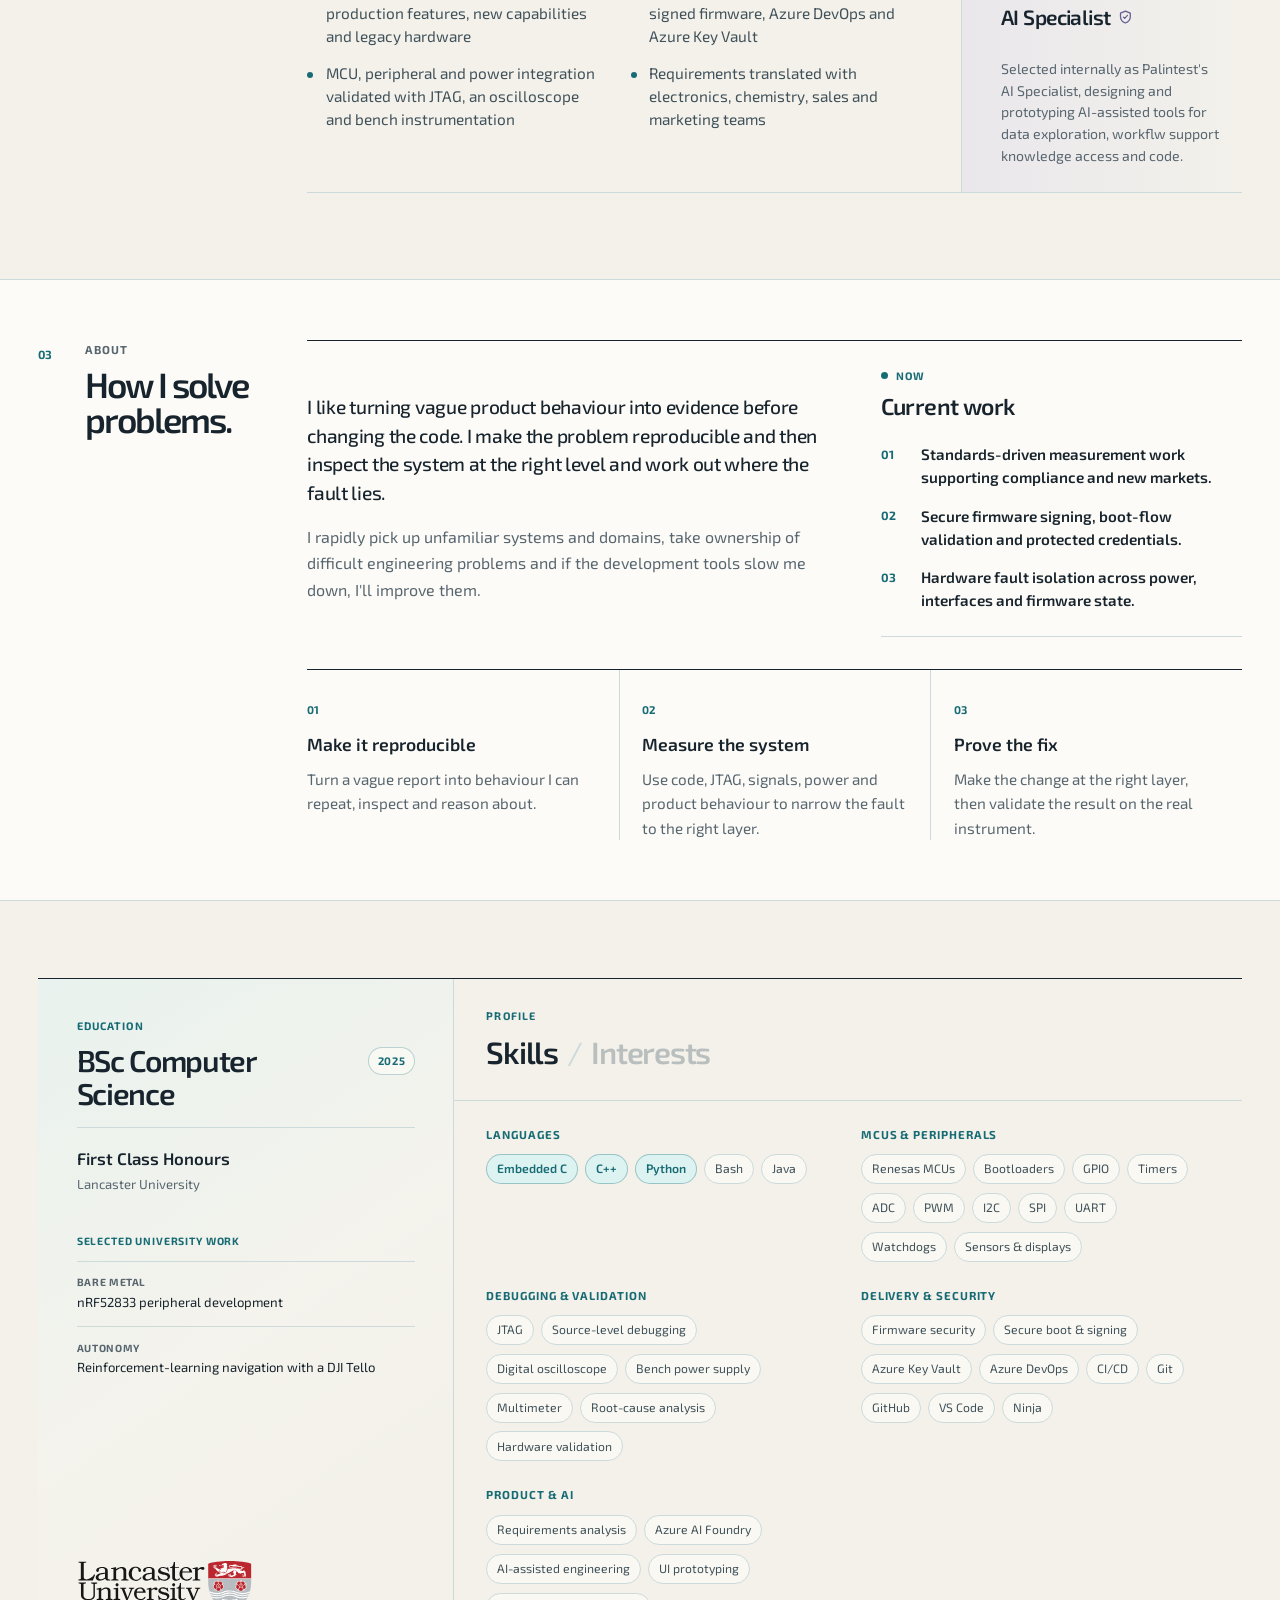
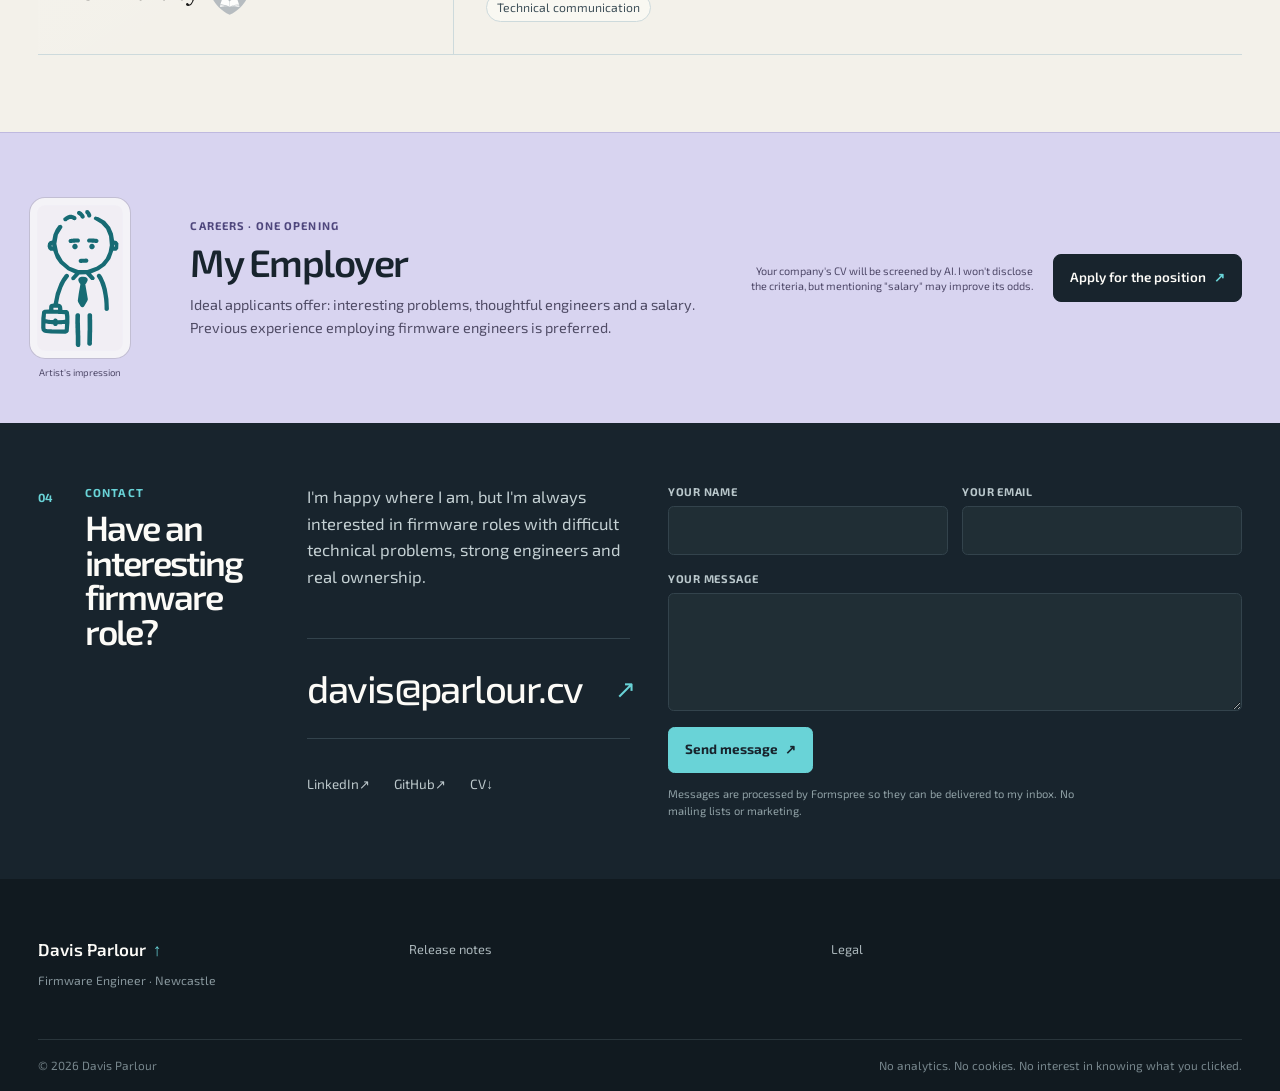
==== commit 8f8c8d53: "Revise AI Specialist description in index.html Updated the description of the AI Specialist role to " ====
--- a/index.html
+++ b/index.html
@@ -250,7 +250,7 @@
                 <aside class="secondary-role" aria-labelledby="specialist-title">
                   <div><p class="secondary-label">Palintest recognition</p><h3 id="specialist-title">AI Specialist <svg class="specialist-shield" viewBox="0 0 24 24" aria-hidden="true" focusable="false"><path d="M12 3 5 6v5c0 4.5 2.8 7.3 7 9 4.2-1.7 7-4.5 7-9V6l-7-3Z"></path><path d="m9.2 11.6 1.8 1.8 3.9-4.2"></path></svg></h3></div>
                   <div class="secondary-role-copy">
-                    <p>Selected as Palintest's AI Specialist, building tools with Azure AI Foundry—including a chatbot that helps senior stakeholders explore Voice of Customer data.</p>
+                    <p>Selected internally as Palintest's AI Specialist, designing and prototyping AI-assisted tools for data exploration, workflw support knowledge access and code.</p>
                   </div>
                 </aside>
               </div>
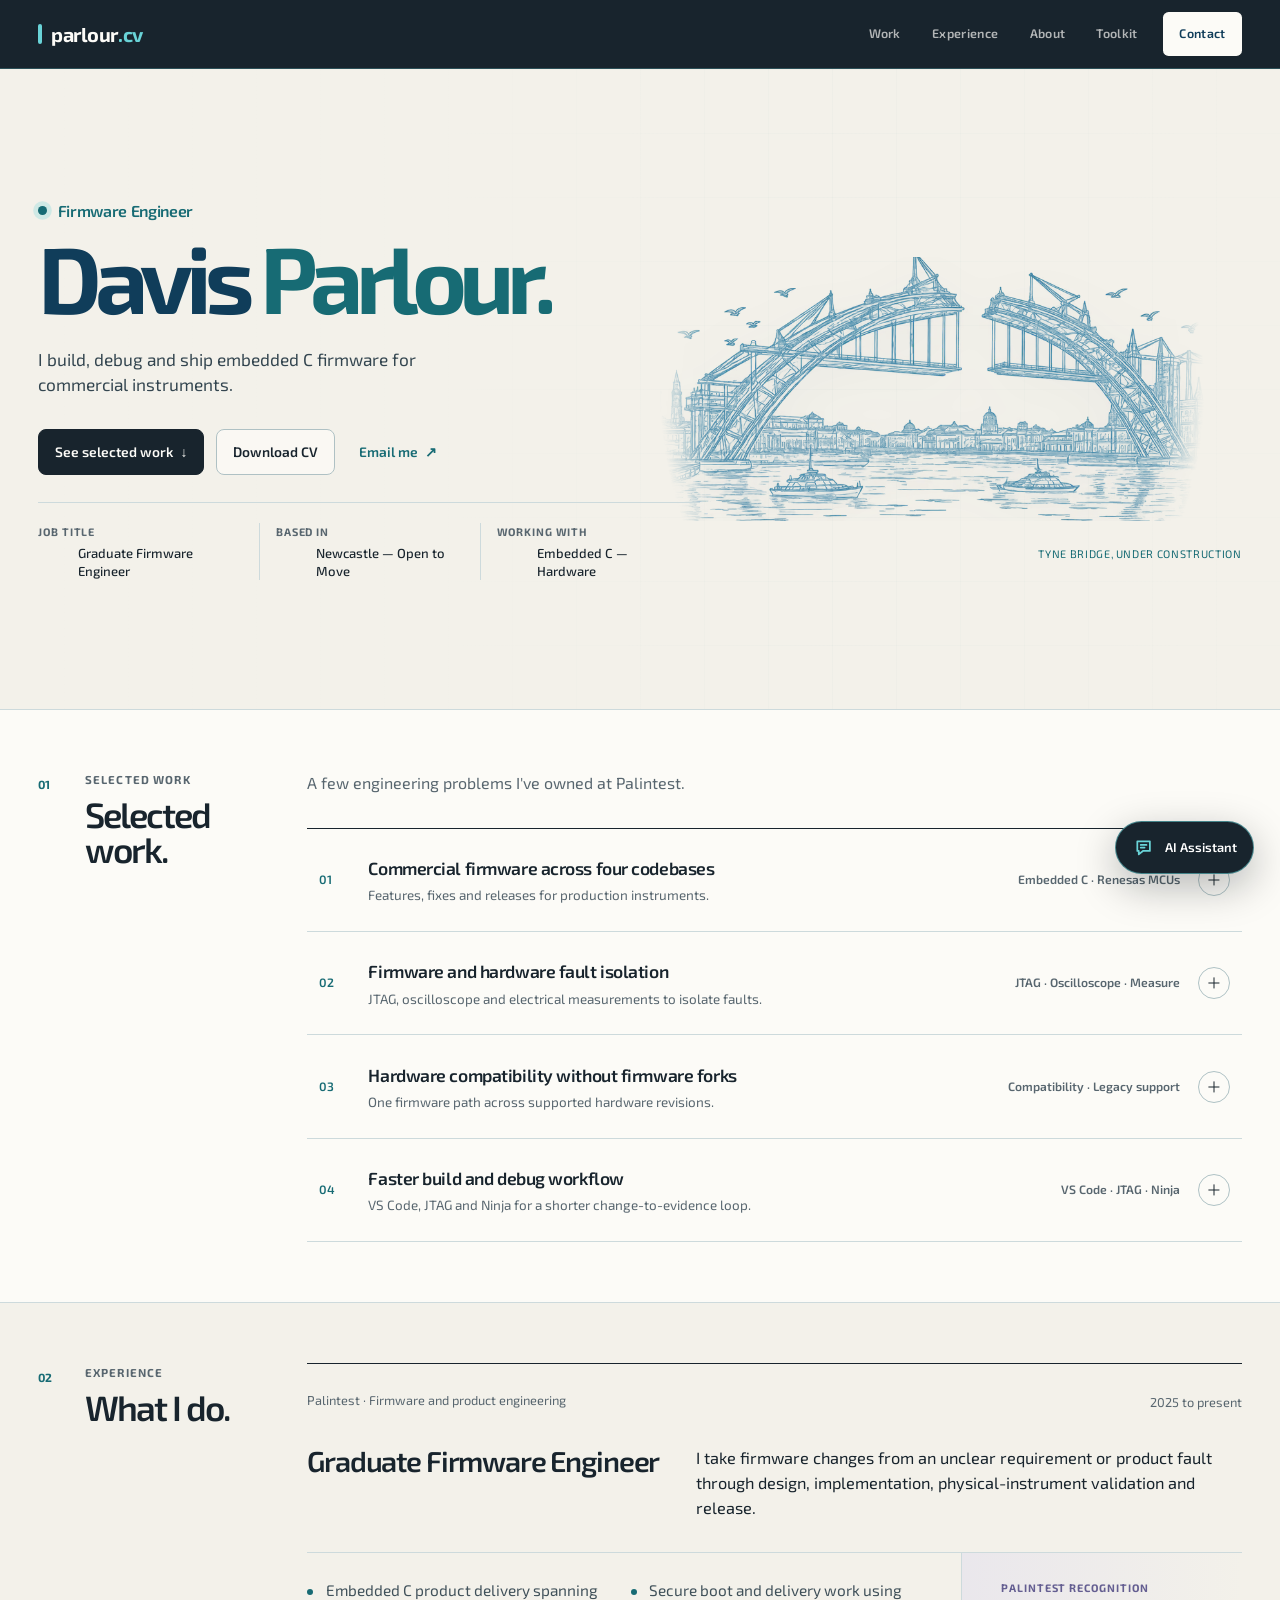
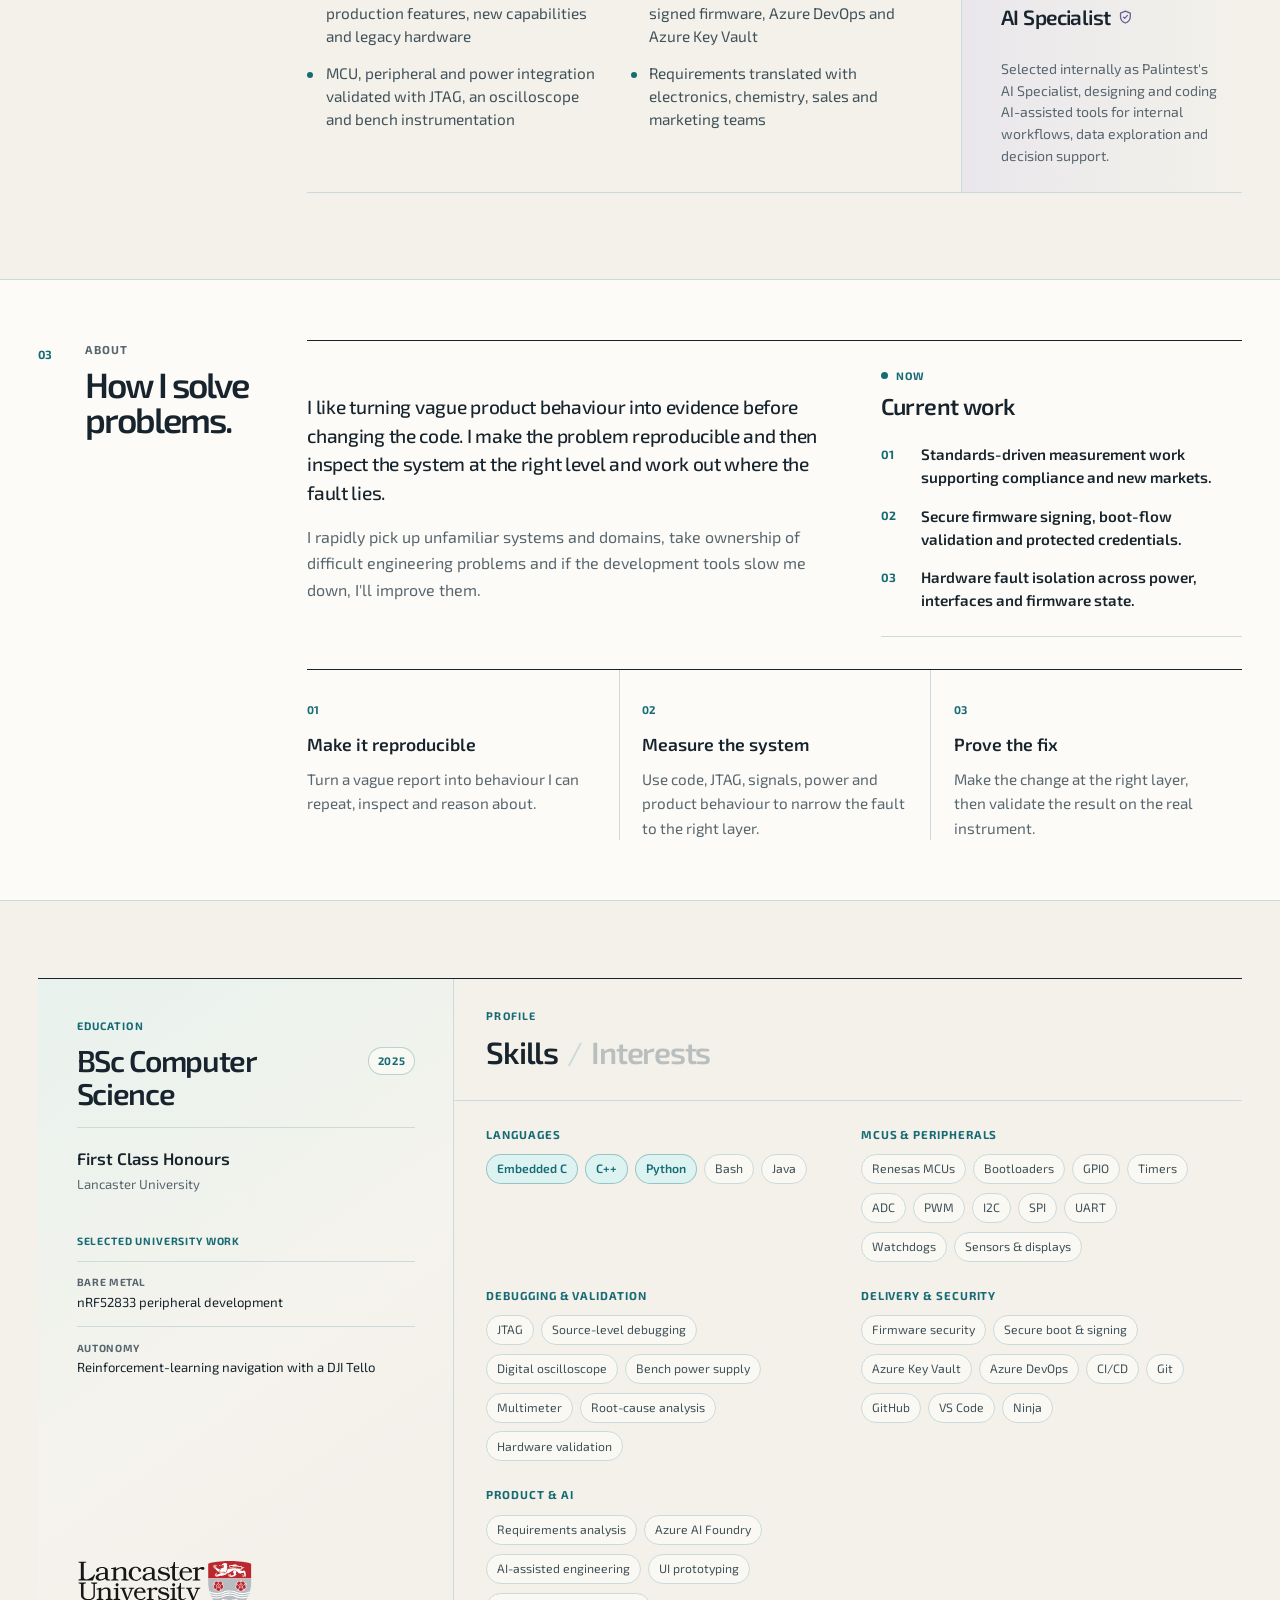
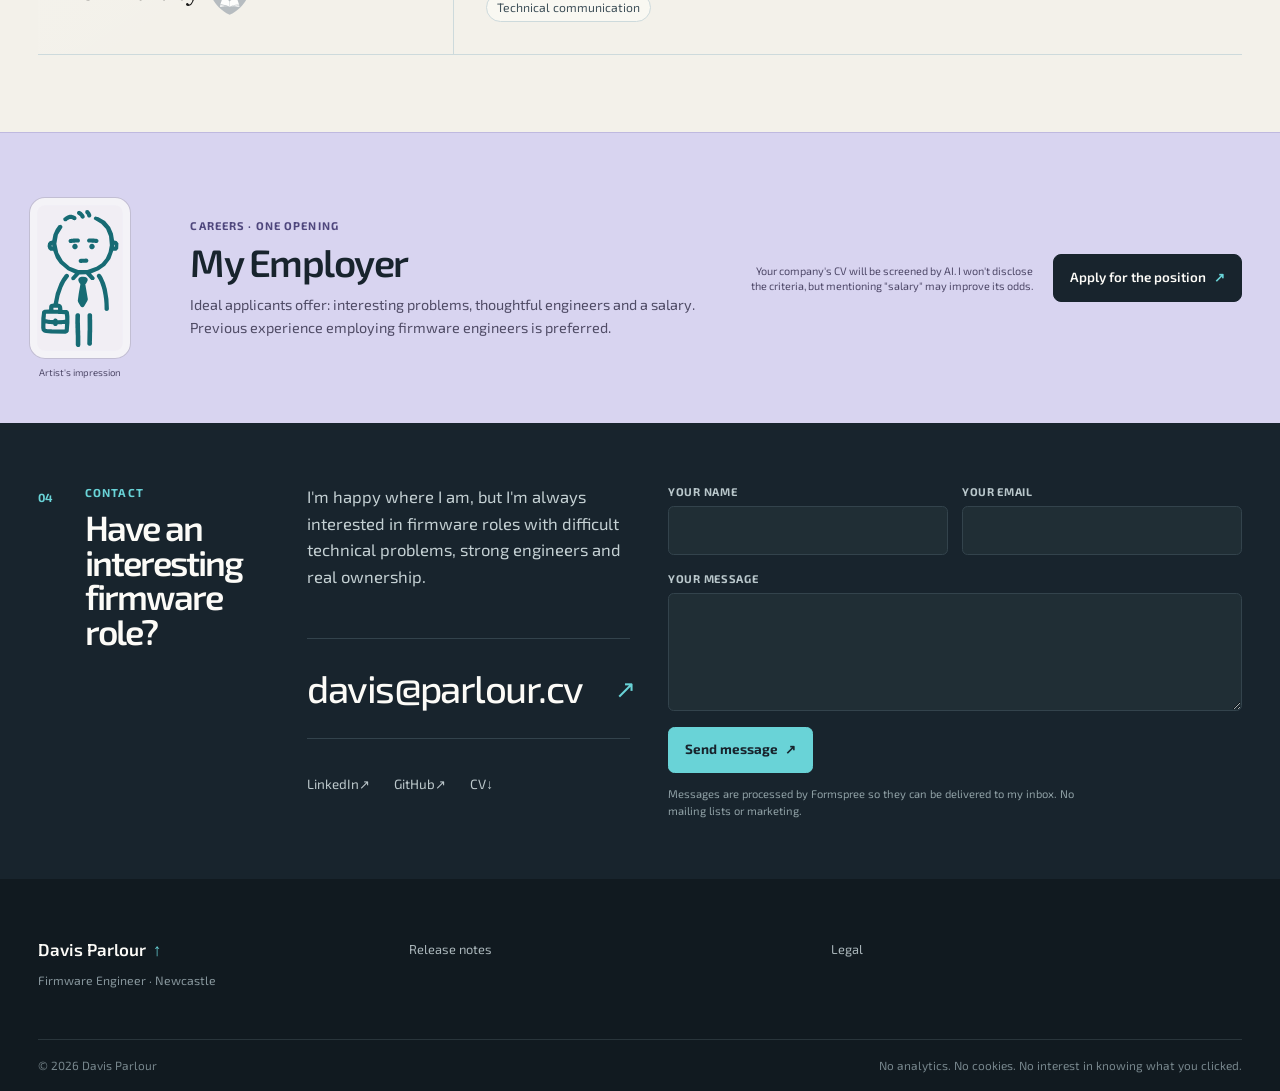
==== commit 609206a5: "Update AI Specialist description in index.html Fixed a typo and make it sound nicer :)" ====
--- a/index.html
+++ b/index.html
@@ -250,7 +250,7 @@
                 <aside class="secondary-role" aria-labelledby="specialist-title">
                   <div><p class="secondary-label">Palintest recognition</p><h3 id="specialist-title">AI Specialist <svg class="specialist-shield" viewBox="0 0 24 24" aria-hidden="true" focusable="false"><path d="M12 3 5 6v5c0 4.5 2.8 7.3 7 9 4.2-1.7 7-4.5 7-9V6l-7-3Z"></path><path d="m9.2 11.6 1.8 1.8 3.9-4.2"></path></svg></h3></div>
                   <div class="secondary-role-copy">
-                    <p>Selected internally as Palintest's AI Specialist, designing and prototyping AI-assisted tools for data exploration, workflw support knowledge access and code.</p>
+                    <p>Selected internally as Palintest's AI Specialist, designing and coding AI-assisted tools for internal workflows, data exploration and decision support.</p>
                   </div>
                 </aside>
               </div>
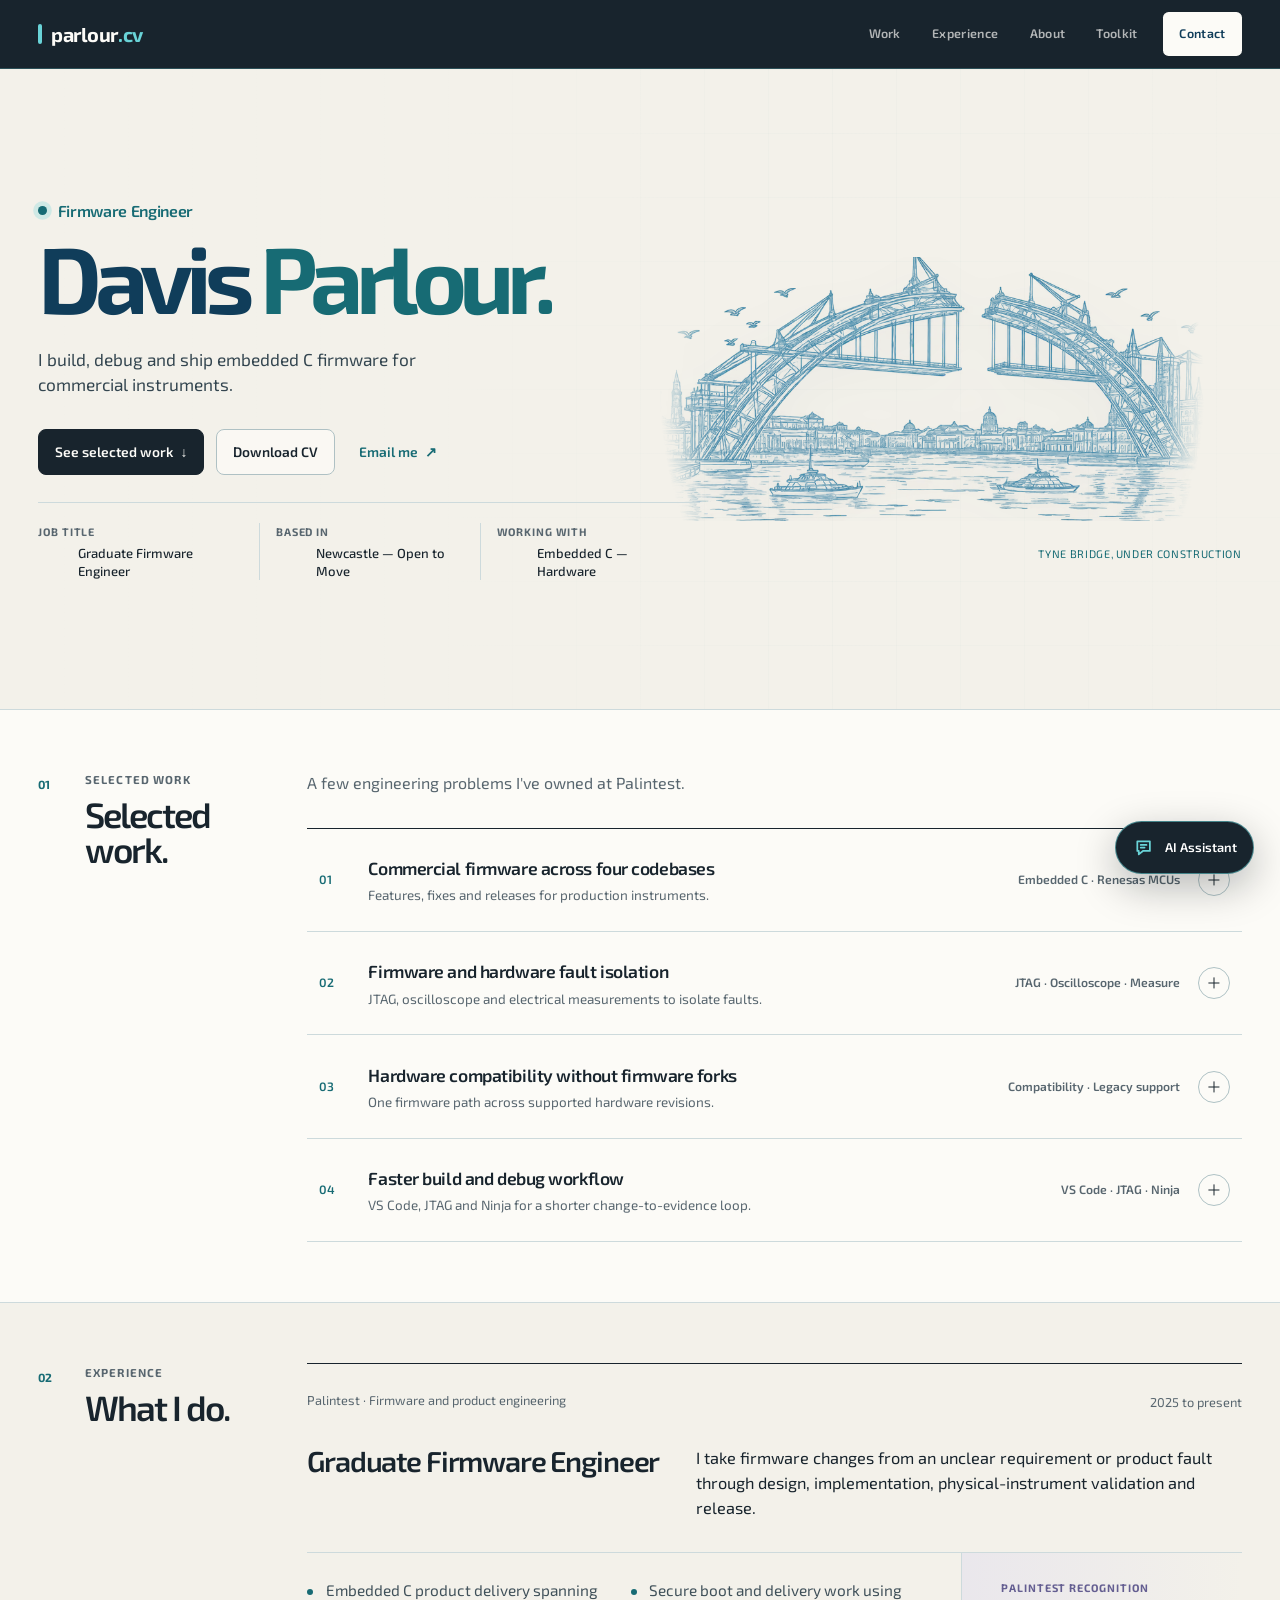
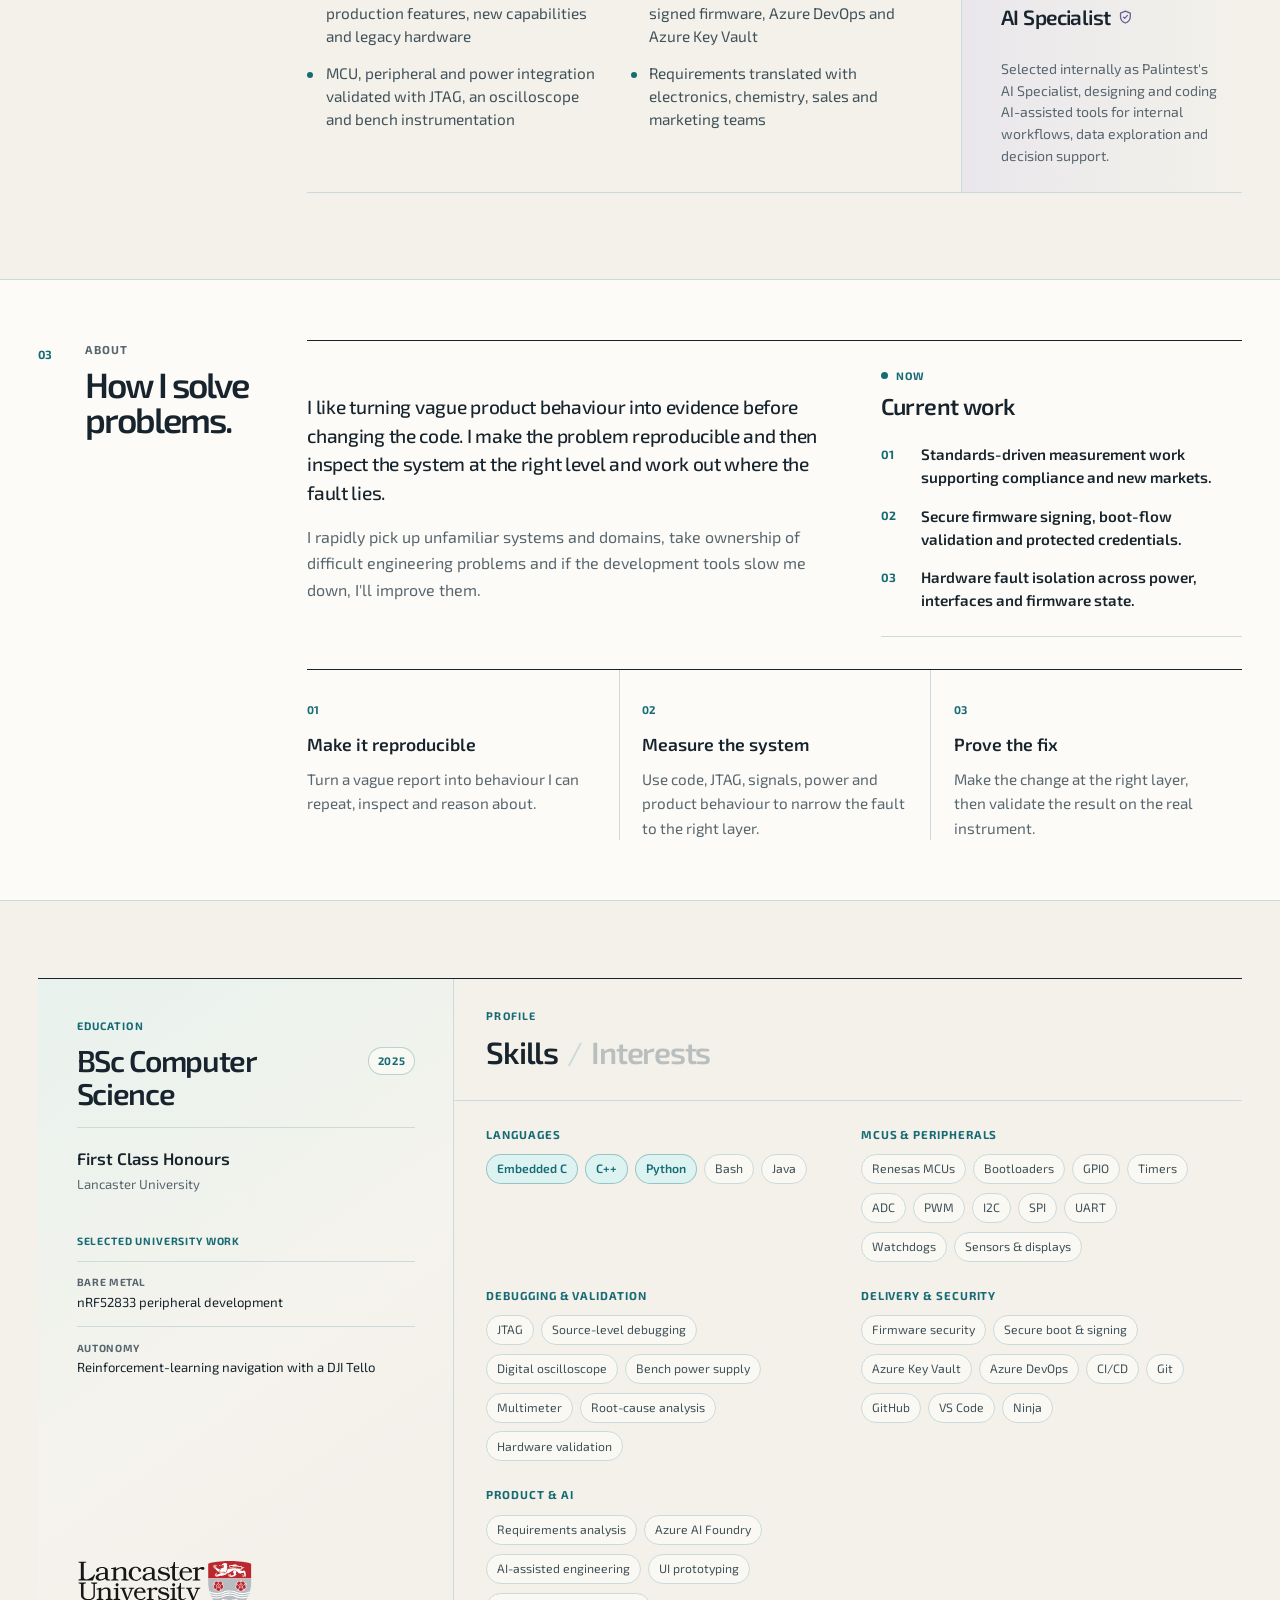
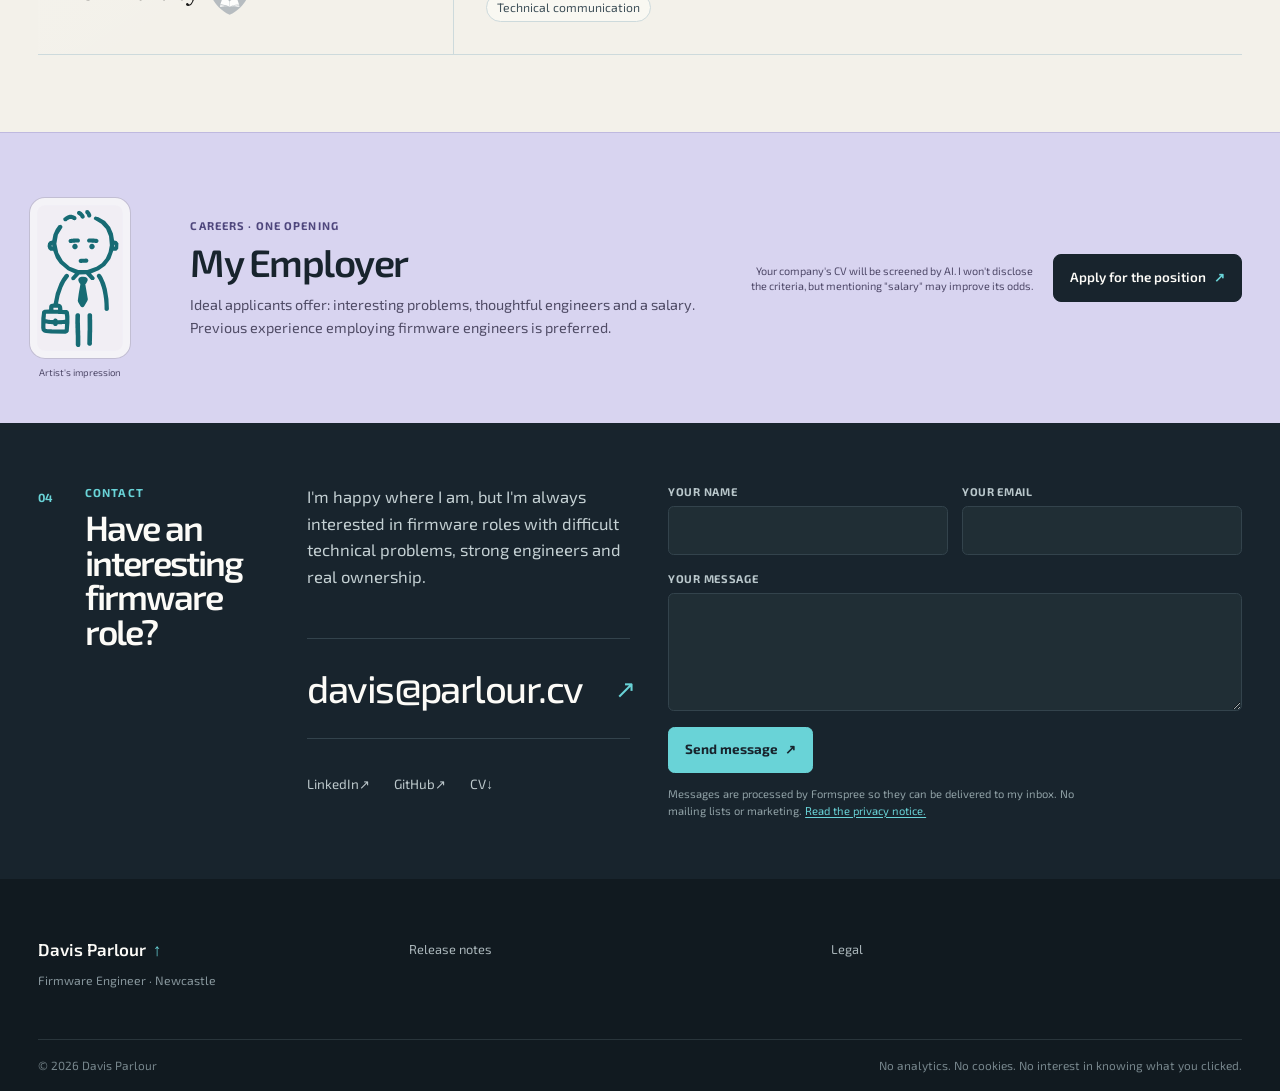
==== commit d0df9b8a: "feat: polish portfolio experience and privacy Redesign the site dialogs, preserve scroll position, a" ====
--- a/index.html
+++ b/index.html
@@ -1,4 +1,4 @@
-<!doctype html>
+<!DOCTYPE html>
 <html lang="en-GB">
 <head>
   <meta charset="utf-8">
@@ -18,10 +18,8 @@
     imagesizes="(max-width: 680px) 100vw, (max-width: 1160px) 800px, 50vw"
     fetchpriority="high"
   >
-  <link rel="preconnect" href="https://fonts.googleapis.com">
-  <link rel="preconnect" href="https://fonts.gstatic.com" crossorigin>
-  <link rel="stylesheet" href="https://fonts.googleapis.com/css2?family=Exo+2:wght@400;500;600;700&display=swap">
-  <link rel="stylesheet" href="css/styles.css?v=20260830-3">
+  <link rel="preload" href="assets/fonts/exo-2-latin.woff2" as="font" type="font/woff2" crossorigin>
+  <link rel="stylesheet" href="css/styles.css?v=20260905-4">
 
   <meta property="og:title" content="Davis Parlour | Firmware Engineer">
   <meta property="og:description" content="Embedded C, JTAG debugging, hardware integration and firmware tooling across commercial instruments.">
@@ -52,7 +50,7 @@
         "@id": "https://parlour.cv/#profile",
         "url": "https://parlour.cv/",
         "name": "Davis Parlour | Firmware Engineer",
-        "dateModified": "2026-08-30",
+        "dateModified": "2026-09-05",
         "mainEntity": { "@id": "https://parlour.cv/#davis" },
         "isPartOf": { "@id": "https://parlour.cv/#website" }
       },
@@ -111,14 +109,14 @@
           <div class="hero-copy">
             <p class="hero-lede">I build, debug and ship embedded C firmware for commercial instruments.</p>
 
-            <div class="hero-actions" aria-label="Quick links">
+            <div class="hero-actions" role="group" aria-label="Quick links">
               <a class="button button-primary" href="#work">See selected work <span aria-hidden="true">&darr;</span></a>
               <a class="button button-secondary" href="assets/documents/Davis-Parlour-Firmware-Engineer-CV.pdf" download>Download CV</a>
               <a class="text-link" href="mailto:davis@parlour.cv">Email me <span aria-hidden="true">&#8599;</span></a>
             </div>
           </div>
 
-          <dl class="hero-facts" aria-label="Current role details">
+          <dl class="hero-facts">
             <div><dt>Job Title</dt><dd>Graduate Firmware Engineer</dd></div>
             <div><dt>Based in</dt><dd>Newcastle &mdash; Open to Move</dd></div>
             <div><dt>Working with </dt><dd>Embedded C &mdash; Hardware</dd></div>
@@ -319,23 +317,24 @@
         <div class="profile-switcher">
           <header class="profile-switcher-header">
             <p class="profile-label">Profile</p>
-            <h2 class="profile-tabs" role="tablist" aria-label="Choose skills or interests">
+            <h2 class="visually-hidden">Skills and interests</h2>
+            <div class="profile-tabs" role="tablist" aria-label="Choose skills or interests">
               <button id="profile-tab-skills" type="button" role="tab" aria-selected="true" aria-controls="profile-panel-skills" data-profile-tab="skills">Skills</button>
               <span aria-hidden="true">/</span>
               <button id="profile-tab-interests" type="button" role="tab" aria-selected="false" aria-controls="profile-panel-interests" data-profile-tab="interests">Interests</button>
-            </h2>
+            </div>
           </header>
 
           <div class="profile-panels">
-            <article class="profile-panel skills-panel" id="profile-panel-skills" role="tabpanel" aria-labelledby="profile-tab-skills" data-profile-panel="skills">
+            <div class="profile-panel skills-panel" id="profile-panel-skills" role="tabpanel" aria-labelledby="profile-tab-skills" data-profile-panel="skills">
               <div class="skills-groups" id="skills-list" data-content-list="skills"></div>
               <noscript><p>Languages: Embedded C · C++ · Python · Bash · Java. MCUs and peripherals: Renesas MCUs · Bootloaders · GPIO · Timers · ADC · PWM · I2C · SPI · UART · Watchdogs · Sensors and displays. Debugging and validation: JTAG · Source-level debugging · Digital oscilloscope · Bench power supply · Multimeter · Root-cause analysis · Hardware validation. Delivery and security: Firmware security · Secure boot &amp; signing · Azure Key Vault · Azure DevOps · CI/CD · Git · GitHub · VS Code · Ninja. Product and AI: Requirements analysis · Azure AI Foundry · AI-assisted engineering · UI prototyping · Technical communication.</p></noscript>
-            </article>
-
-            <article class="profile-panel interests-panel" id="profile-panel-interests" role="tabpanel" aria-labelledby="profile-tab-interests" data-profile-panel="interests">
+            </div>
+
+            <div class="profile-panel interests-panel" id="profile-panel-interests" role="tabpanel" aria-labelledby="profile-tab-interests" data-profile-panel="interests">
               <ul class="inline-list interests-list" id="interests-list" data-content-list="interests"></ul>
               <noscript><p>ITF Taekwon-Do · Gym · Running · Swimming · Football · Gaming · RPGs · Strategy games · Co-op games · Tabletop games · Dungeons &amp; Dragons · Puzzles · Hiking · Fishing · Outdoors · Travel · Coffee</p></noscript>
-            </article>
+            </div>
           </div>
         </div>
       </div>
@@ -403,7 +402,7 @@
               <button class="contact-submit" type="submit">Send message <span aria-hidden="true">↗</span></button>
               <p class="form-status" id="formStatus" role="status" aria-live="polite"></p>
             </div>
-            <p class="contact-privacy" id="contactPrivacy">Messages are processed by Formspree so they can be delivered to my inbox. No mailing lists or marketing.</p>
+            <p class="contact-privacy" id="contactPrivacy">Messages are processed by Formspree so they can be delivered to my inbox. No mailing lists or marketing. <button type="button" data-dialog="legal">Read the privacy notice.</button></p>
           </form>
           <div class="contact-links">
             <a href="https://www.linkedin.com/in/davis-parlour" target="_blank" rel="noopener noreferrer">LinkedIn <span aria-hidden="true">↗</span></a>
@@ -421,7 +420,7 @@
         <a class="footer-name" href="#top">Davis Parlour <span aria-hidden="true">↑</span></a>
         <p>Firmware Engineer · Newcastle</p>
       </div>
-      <div class="footer-utilities" aria-label="Site extras">
+      <div class="footer-utilities" role="group" aria-label="Site extras">
         <button type="button" data-dialog="releases">Release notes</button>
         <button type="button" data-dialog="legal">Legal</button>
       </div>
@@ -451,10 +450,18 @@
           <p><span class="assistant-status-dot" aria-hidden="true"></span>Online. <span class="assistant-status-plea">(wasting water)</span></p>
         </div>
       </header>
-      <div class="assistant-chat-body">
-        <div class="assistant-message">
+      <div class="assistant-chat-body" role="log" aria-label="Assistant conversation">
+        <div class="assistant-message assistant-message-user">
+          <div class="assistant-bubble">
+            <span class="visually-hidden">You:</span>
+            <p>Can you summarise this portfolio for me?</p>
+          </div>
+        </div>
+        <div class="assistant-message assistant-message-response">
           <span class="assistant-message-avatar" aria-hidden="true">DP</span>
           <div class="assistant-bubble">
+            <span class="visually-hidden">Davis' AI Assistant:</span>
+            <span class="assistant-bubble-label" aria-hidden="true">Request declined</span>
             <strong>No.</strong>
             <p>You do not need an AI assistant to read a portfolio.</p>
           </div>
@@ -463,15 +470,47 @@
     </section>
   </template>
   <template id="dialog-legal">
-    <h2 id="dialog-title">Legal</h2>
-    <p>I don't actually have a lawyer.</p>
+    <div class="legal-notice">
+      <div class="dialog-heading">
+        <p class="dialog-label">The serious-ish bit</p>
+        <h2 id="dialog-title">Privacy.</h2>
+        <p class="legal-joke"><strong>I don't actually have a lawyer.</strong> I do, however, respect your privacy.</p>
+      </div>
+
+      <section aria-labelledby="privacy-collection">
+        <h3 id="privacy-collection">What I collect and why</h3>
+        <p>If you use the contact form, I receive the name, email address and message you provide. I use them only to read and respond to your enquiry, based on my legitimate interest in handling professional correspondence. You do not have to use the form; you can email me directly instead.</p>
+      </section>
+
+      <section aria-labelledby="privacy-processing">
+        <h3 id="privacy-processing">Who processes it</h3>
+        <p>Formspree processes the submission and delivers it to my inbox. Formspree may process information in the United States and other countries, and says it applies appropriate protections to international transfers. Its service may also collect technical information such as your IP address, browser type and access time for security and operation. Read <a href="https://formspree.io/legal/privacy-policy/" target="_blank" rel="noopener noreferrer">Formspree's privacy policy <span aria-hidden="true">↗</span></a> for details.</p>
+      </section>
+
+      <section aria-labelledby="privacy-retention">
+        <h3 id="privacy-retention">How long I keep it</h3>
+        <p>I keep correspondence only for as long as reasonably necessary to answer your enquiry and retain relevant professional records. I do not add contact-form details to marketing lists or sell them.</p>
+      </section>
+
+      <section aria-labelledby="privacy-rights">
+        <h3 id="privacy-rights">Your choices</h3>
+        <p>You can email <a href="mailto:davis@parlour.cv">davis@parlour.cv</a> to ask what personal information I hold about you, or to request correction, deletion, restriction or to object to its use. You may also complain to the <a href="https://ico.org.uk/make-a-complaint/data-protection-complaints/data-protection-complaints/" target="_blank" rel="noopener noreferrer">Information Commissioner's Office <span aria-hidden="true">↗</span></a>.</p>
+      </section>
+
+      <p class="legal-updated">Last updated 5 September 2026.</p>
+    </div>
   </template>
   <template id="dialog-releases">
-    <p class="dialog-label">Changelog</p>
-    <h2 id="dialog-title">Release notes</h2>
-    <div class="release-list" data-release-list><p class="release-status">Loading release notes...</p></div>
+    <div class="release-notes">
+      <div class="dialog-heading">
+        <p class="dialog-label">Changelog</p>
+        <h2 id="dialog-title">Release notes.</h2>
+        <p class="dialog-intro">What changed, what improved and which questionable design decisions survived.</p>
+      </div>
+      <div class="release-list" data-release-list><p class="release-status">Loading release notes...</p></div>
+    </div>
   </template>
 
-  <script src="js/script.js?v=20260830-3" defer></script>
+  <script src="js/script.js?v=20260905-1" defer></script>
 </body>
 </html>
--- a/css/styles.css
+++ b/css/styles.css
@@ -1,3 +1,12 @@
+@font-face {
+  font-family: "Exo 2";
+  font-style: normal;
+  font-weight: 400 700;
+  font-display: swap;
+  src: url("../assets/fonts/exo-2-latin.woff2") format("woff2");
+  unicode-range: U+0000-00FF, U+0131, U+0152-0153, U+02BB-02BC, U+02C6, U+02DA, U+02DC, U+0304, U+0308, U+0329, U+2000-206F, U+20AC, U+2122, U+2191, U+2193, U+2212, U+2215, U+FEFF, U+FFFD;
+}
+
 :root {
   --background: #F3F1EA;
   --surface: #FCFBF7;
@@ -81,6 +90,18 @@
 :focus-visible {
   outline: 3px solid var(--cyan-dark);
   outline-offset: 4px;
+}
+
+.visually-hidden {
+  position: absolute !important;
+  width: 1px !important;
+  height: 1px !important;
+  padding: 0 !important;
+  margin: -1px !important;
+  overflow: hidden !important;
+  clip: rect(0, 0, 0, 0) !important;
+  white-space: nowrap !important;
+  border: 0 !important;
 }
 
 .container {
@@ -1786,6 +1807,22 @@
   line-height: 1.5;
 }
 
+.contact-privacy button {
+  padding: 0;
+  border: 0;
+  color: var(--cyan);
+  background: transparent;
+  cursor: pointer;
+  font: inherit;
+  text-decoration: underline;
+  text-decoration-thickness: 1px;
+  text-underline-offset: .2em;
+}
+
+.contact-privacy button:hover {
+  color: var(--surface);
+}
+
 .contact-email {
   display: flex;
   align-items: center;
@@ -1973,84 +2010,368 @@
 /* Dialogs */
 
 .site-dialog {
-  width: min(calc(100% - 2rem), 42rem);
-  max-height: min(82vh, 46rem);
+  position: fixed;
+  inset: 0;
+  width: min(calc(100% - 2rem), 46rem);
+  max-height: min(calc(100svh - 2rem), 52rem);
   margin: auto;
   padding: 0;
-  border: 1px solid var(--border);
-  border-radius: var(--radius);
+  overflow: hidden;
+  border: 1px solid rgba(23, 107, 116, .22);
+  border-radius: 1.25rem;
   color: var(--text);
+  background: var(--surface);
+  box-shadow: 0 2rem 6rem rgba(7, 20, 27, .36), 0 .4rem 1.5rem rgba(7, 20, 27, .14);
+}
+
+.site-dialog::before {
+  position: absolute;
+  inset: 0 0 auto;
+  z-index: 4;
+  height: .25rem;
+  background: linear-gradient(90deg, var(--cyan), var(--cyan-dark) 58%, var(--lavender));
+  content: "";
+}
+
+.site-dialog[open] {
+  animation: dialog-enter .22s var(--ease);
+}
+
+@keyframes dialog-enter {
+  from {
+    opacity: 0;
+    transform: translateY(1rem) scale(.985);
+  }
+
+  to {
+    opacity: 1;
+    transform: translateY(0) scale(1);
+  }
+}
+
+.site-dialog::backdrop {
+  background: rgba(13, 24, 31, .72);
+  backdrop-filter: blur(6px) saturate(.8);
+}
+
+.dialog-close {
+  position: absolute;
+  top: 1rem;
+  right: 1rem;
+  z-index: 5;
+  display: grid;
+  width: 2.5rem;
+  min-height: 2.5rem;
+  padding: 0;
+  place-items: center;
+  border: 0;
+  border-radius: 0;
+  color: var(--muted);
+  background: transparent;
+  box-shadow: none;
+  cursor: pointer;
+  font-size: 0;
+  transition: color .18s ease, background-color .18s ease, border-color .18s ease, transform .18s var(--ease);
+}
+
+.dialog-close:hover {
+  color: var(--cyan-dark);
+  background: transparent;
+  transform: scale(1.12);
+}
+
+.dialog-close span {
+  display: block;
+  margin: 0;
+  font-size: 1.45rem;
+  font-weight: 400;
+  line-height: 1;
+}
+
+.dialog-content {
+  max-height: min(calc(100svh - 2rem), 52rem);
+  padding: clamp(2rem, 5vw, 3.75rem);
+  overflow-y: auto;
+  scrollbar-color: var(--border) transparent;
+}
+
+.dialog-content h2 {
+  margin-bottom: .85rem;
+  font-size: clamp(2.6rem, 6vw, 4.5rem);
+  line-height: .92;
+  letter-spacing: -.06em;
+}
+
+.dialog-content p {
+  color: var(--muted);
+}
+
+.dialog-label {
+  display: inline-flex;
+  align-items: center;
+  gap: .55rem;
+  margin-bottom: .9rem;
+  color: var(--cyan-dark) !important;
+  font-size: .68rem;
+  font-weight: 700;
+  letter-spacing: .11em;
+  text-transform: uppercase;
+}
+
+.dialog-label::before {
+  width: 1.75rem;
+  height: 2px;
+  background: var(--cyan);
+  content: "";
+}
+
+.dialog-heading {
+  position: relative;
+  margin-bottom: 1.75rem;
+  padding: 0 3rem 1.75rem 0;
+  border-bottom: 1px solid var(--border);
+}
+
+.dialog-heading::after {
+  position: absolute;
+  bottom: -1px;
+  left: 0;
+  width: 4.5rem;
+  height: 2px;
+  background: var(--cyan-dark);
+  content: "";
+}
+
+.dialog-intro {
+  max-width: 34rem;
+  margin: 0;
+  font-size: 1rem;
+  line-height: 1.6;
+}
+
+.legal-notice {
+  max-width: 40rem;
+  counter-reset: privacy-section;
+}
+
+.legal-notice .legal-joke {
+  max-width: 33rem;
+  margin: 0;
+  color: var(--text);
+  font-size: 1.08rem;
+  line-height: 1.55;
+}
+
+.legal-notice section {
+  display: grid;
+  grid-template-columns: minmax(8.5rem, .34fr) 1fr;
+  gap: 1.25rem;
+  padding-block: 1.35rem;
+  border-bottom: 1px solid var(--border);
+  counter-increment: privacy-section;
+}
+
+.legal-notice h3 {
+  display: flex;
+  align-items: baseline;
+  gap: .55rem;
+  margin: 0;
+  color: var(--text);
+  font-size: .9rem;
+  letter-spacing: -.01em;
+}
+
+.legal-notice h3::before {
+  color: var(--cyan-dark);
+  content: "0" counter(privacy-section);
+  font-size: .62rem;
+  font-weight: 700;
+  letter-spacing: .06em;
+}
+
+.legal-notice section p {
+  margin-bottom: 0;
+  font-size: .9rem;
+  line-height: 1.65;
+}
+
+.legal-notice a {
+  color: var(--cyan-dark);
+  font-weight: 600;
+  text-decoration: underline;
+  text-decoration-thickness: 1px;
+  text-underline-offset: .18em;
+}
+
+.legal-notice a:hover {
+  color: var(--deep-blue);
+}
+
+.legal-notice .legal-updated {
+  margin: 1.25rem 0 0;
+  font-size: .72rem;
+}
+
+/* Not found */
+
+.error-page {
+  display: grid;
+  min-height: 100svh;
+  grid-template-rows: auto 1fr auto;
   background: var(--background);
-  box-shadow: 0 1.5rem 5rem rgba(15, 25, 31, .24);
-}
-
-.site-dialog::backdrop {
-  background: rgba(17, 26, 32, .68);
-  backdrop-filter: blur(3px);
-}
-
-.dialog-close {
-  position: sticky;
-  top: 0;
-  z-index: 1;
-  display: block;
-  width: 100%;
-  min-height: 3rem;
-  padding: .65rem 1rem;
-  border: 0;
-  border-bottom: 1px solid var(--border);
-  background: var(--background);
-  cursor: pointer;
-  text-align: right;
+}
+
+.error-header {
+  border-bottom: 1px solid rgba(105, 211, 215, .25);
+  background: var(--text);
+}
+
+.error-header-inner {
+  display: flex;
+  align-items: center;
+  justify-content: space-between;
+  min-height: 4.25rem;
+}
+
+.error-home-link {
+  display: inline-flex;
+  align-items: center;
+  gap: .45rem;
+  min-height: 2.75rem;
+  color: var(--surface);
   font-size: .8rem;
   font-weight: 600;
 }
 
-.dialog-close span {
-  margin-left: .25rem;
-  font-size: 1.2rem;
-  vertical-align: -.08em;
-}
-
-.dialog-content {
-  padding: clamp(2rem, 6vw, 4rem);
-}
-
-.dialog-content h2 {
-  margin-bottom: 1.25rem;
-  font-size: clamp(2rem, 4vw, 3rem);
-  line-height: 1;
-  letter-spacing: -.04em;
-}
-
-.dialog-content p {
+.error-home-link span {
+  color: var(--cyan);
+  transition: transform .18s ease;
+}
+
+.error-home-link:hover span {
+  transform: translate(.15rem, -.15rem);
+}
+
+.error-main {
+  display: grid;
+  align-items: center;
+  overflow: hidden;
+}
+
+.error-grid {
+  display: grid;
+  grid-template-columns: minmax(18rem, .85fr) minmax(25rem, 1.15fr);
+  align-items: center;
+  gap: clamp(2rem, 5vw, 6rem);
+  padding-block: clamp(4rem, 9vw, 8rem);
+}
+
+.error-copy h1 {
+  margin-bottom: 1rem;
+  color: var(--deep-blue);
+  font-size: clamp(7rem, 15vw, 14rem);
+  line-height: .78;
+  letter-spacing: -.08em;
+}
+
+.error-copy h1 span {
+  color: var(--cyan-dark);
+}
+
+.error-lede {
+  max-width: 32rem;
+  margin-bottom: 2rem;
+  color: #344650;
+  font-size: clamp(1.1rem, 1.5vw, 1.35rem);
+}
+
+.error-figure {
+  position: relative;
+  margin: 0;
+}
+
+.error-figure::before {
+  position: absolute;
+  inset: 12% 4% 4% 8%;
+  z-index: -1;
+  border-radius: 50%;
+  background: rgba(105, 211, 215, .16);
+  filter: blur(3rem);
+  content: "";
+}
+
+.error-figure img {
+  width: 100%;
+  height: auto;
+}
+
+.error-figure figcaption {
+  margin-top: .75rem;
   color: var(--muted);
-}
-
-.dialog-label {
-  margin-bottom: .75rem;
-  color: var(--cyan-dark) !important;
-  font-size: .72rem;
-  font-weight: 700;
+  font-size: .7rem;
   letter-spacing: .08em;
+  text-align: right;
   text-transform: uppercase;
+}
+
+.error-footer {
+  padding-block: 1rem;
+  color: #AAB6BA;
+  background: var(--text);
+  font-size: .74rem;
+}
+
+.error-footer p {
+  margin: 0;
+}
+
+@media (max-width: 900px) {
+  .error-grid {
+    grid-template-columns: 1fr;
+  }
+
+  .error-copy {
+    max-width: 38rem;
+  }
+
+  .error-figure {
+    width: min(100%, 48rem);
+  }
+}
+
+@media (max-width: 520px) {
+  .error-header-inner {
+    min-height: 4rem;
+  }
+
+  .error-home-link {
+    font-size: .74rem;
+  }
+
+  .error-grid {
+    padding-block: 3.5rem;
+  }
+
+  .error-copy h1 {
+    font-size: clamp(6rem, 37vw, 9rem);
+  }
 }
 
 .site-dialog.assistant-dialog {
   position: fixed;
   inset: auto clamp(1rem, 2vw, 2rem) clamp(1rem, 2vw, 2rem) auto;
-  width: min(calc(100% - 2rem), 31rem);
+  width: min(calc(100% - 2rem), 32rem);
   max-height: calc(100svh - 2rem);
   margin: 0;
   overflow: hidden;
-  border-color: #4A5B64;
-  border-radius: 1rem;
+  border-color: rgba(105, 211, 215, .42);
+  border-radius: 1.15rem;
   background: var(--surface);
-  box-shadow: 0 1rem 2.75rem rgba(6, 14, 19, .3);
+  box-shadow: 0 1.5rem 4rem rgba(6, 14, 19, .38), 0 .25rem 1rem rgba(6, 14, 19, .18);
 }
 
 .site-dialog.assistant-dialog[open] {
-  animation: assistant-pop .18s ease-out;
+  animation: assistant-pop .24s var(--ease);
 }
 
 @keyframes assistant-pop {
@@ -2066,29 +2387,24 @@
 }
 
 .assistant-dialog::backdrop {
-  background: rgba(17, 26, 32, .34);
-  backdrop-filter: none;
+  background: rgba(17, 26, 32, .46);
+  backdrop-filter: blur(3px);
 }
 
 .assistant-dialog .dialog-close {
-  position: absolute;
-  top: .8rem;
-  right: .8rem;
-  z-index: 3;
-  width: 2.35rem;
-  min-height: 2.35rem;
-  padding: 0;
-  border: 1px solid rgba(255, 255, 255, .2);
-  border-radius: 50%;
+  top: 1rem;
+  right: 1rem;
+  width: 2.5rem;
+  min-height: 2.5rem;
+  border: 0;
   color: #FFF;
-  background: rgba(255, 255, 255, .08);
-  font-size: 0;
-  line-height: 1;
-  text-align: center;
+  background: transparent;
+  box-shadow: none;
 }
 
 .assistant-dialog .dialog-close:hover {
-  background: rgba(255, 255, 255, .16);
+  color: var(--cyan);
+  background: transparent;
 }
 
 .assistant-dialog .dialog-close span {
@@ -2098,15 +2414,18 @@
 
 .assistant-dialog .dialog-content {
   padding: 0;
+  overflow: hidden;
 }
 
 .assistant-chat-header {
+  position: relative;
   display: flex;
   align-items: center;
   gap: .75rem;
-  padding: 1rem 4rem 1rem 1rem;
+  padding: 1.15rem 4.25rem 1.15rem 1.15rem;
+  overflow: hidden;
   color: #FFF;
-  background: var(--text);
+  background: linear-gradient(125deg, var(--text), #163B50);
 }
 
 .assistant-avatar,
@@ -2123,8 +2442,9 @@
 }
 
 .assistant-avatar {
-  width: 2.65rem;
+  width: 2.8rem;
   aspect-ratio: 1;
+  box-shadow: 0 0 0 .3rem rgba(105, 211, 215, .12);
 }
 
 .assistant-chat-header h2 {
@@ -2140,7 +2460,7 @@
   align-items: center;
   gap: .4rem;
   margin: .12rem 0 0;
-  color: #B9C7CB;
+  color: #D2DCDE;
   font-size: .7rem;
 }
 
@@ -2153,15 +2473,19 @@
 }
 
 .assistant-chat-header .assistant-status-plea {
-  color: #47565f;
+  color: #7D929A;
 }
 
 .assistant-chat-body {
   display: flex;
-  min-height: 15rem;
-  padding: 1.25rem;
-  align-items: center;
-  background: #F4F3EE;
+  min-height: 20rem;
+  padding: 1.4rem;
+  flex-direction: column;
+  justify-content: center;
+  gap: 1.15rem;
+  background:
+    radial-gradient(circle at 15% 15%, rgba(105, 211, 215, .14), transparent 35%),
+    linear-gradient(180deg, #F5F4EF, #ECEEEA);
 }
 
 .assistant-message {
@@ -2171,28 +2495,65 @@
   width: 100%;
 }
 
+.assistant-message-user {
+  justify-content: flex-end;
+}
+
+.assistant-message-user .assistant-bubble {
+  flex: 0 1 auto;
+  max-width: 78%;
+  padding: .85rem 1rem;
+  border: 1px solid var(--deep-blue);
+  border-radius: .9rem .9rem .2rem .9rem;
+  color: #FFF;
+  background: var(--deep-blue);
+  box-shadow: 0 .4rem 1.2rem rgba(16, 61, 90, .18);
+}
+
+.assistant-message-user .assistant-bubble p {
+  color: #FFF;
+  font-size: .82rem;
+  line-height: 1.45;
+  white-space: normal;
+}
+
 .assistant-message-avatar {
-  width: 1.9rem;
+  width: 2rem;
   aspect-ratio: 1;
   margin-bottom: .2rem;
   font-size: .55rem;
-}
-
-.assistant-bubble {
+  box-shadow: 0 0 0 .2rem rgba(105, 211, 215, .16);
+}
+
+.assistant-message-response .assistant-bubble {
   flex: 1;
   min-width: 0;
-  padding: 1rem 1.1rem;
+  padding: 1.15rem 1.2rem 1.2rem;
   border: 1px solid var(--border);
-  border-radius: .9rem .9rem .9rem .2rem;
+  border-radius: 1rem 1rem 1rem .2rem;
   background: #FFF;
-  box-shadow: 0 .35rem 1.25rem rgba(24, 36, 45, .07);
+  box-shadow: 0 .5rem 1.5rem rgba(24, 36, 45, .08);
+}
+
+.assistant-bubble-label {
+  display: inline-flex;
+  margin-bottom: .65rem;
+  padding: .28rem .55rem;
+  border: 1px solid rgba(23, 107, 116, .18);
+  border-radius: 99px;
+  color: var(--cyan-dark);
+  background: var(--cyan-pale);
+  font-size: .58rem;
+  font-weight: 700;
+  letter-spacing: .08em;
+  text-transform: uppercase;
 }
 
 .assistant-bubble strong {
   display: block;
-  margin-bottom: .35rem;
+  margin-bottom: .45rem;
   color: var(--deep-blue);
-  font-size: clamp(3.25rem, 10vw, 4.75rem);
+  font-size: clamp(3.4rem, 10vw, 4.5rem);
   font-weight: 700;
   line-height: .9;
   letter-spacing: -.07em;
@@ -2201,18 +2562,36 @@
 .assistant-bubble p {
   margin: 0;
   color: var(--muted);
-  font-size: .72rem;
+  font-size: .78rem;
   font-weight: 500;
   line-height: 1.5;
-  white-space: nowrap;
+  white-space: normal;
+}
+
+.release-list {
+  display: grid;
+  gap: .85rem;
 }
 
 .release-entry {
+  position: relative;
   display: grid;
-  grid-template-columns: 3.5rem 1fr;
-  gap: 1rem;
-  padding-block: 1rem;
-  border-top: 1px solid var(--border);
+  grid-template-columns: 4rem 1fr;
+  gap: 1.15rem;
+  padding: 1.2rem 1.25rem;
+  overflow: hidden;
+  border: 1px solid var(--border);
+  border-radius: .85rem;
+  background: #FFF;
+  box-shadow: 0 .3rem 1rem rgba(24, 36, 45, .045);
+}
+
+.release-entry::before {
+  position: absolute;
+  inset: 0 auto 0 0;
+  width: .25rem;
+  background: var(--cyan);
+  content: "";
 }
 
 .release-status {
@@ -2223,21 +2602,44 @@
 
 .release-entry h3 {
   margin: 0;
+  align-self: start;
+  padding: .38rem .55rem;
+  border: 1px solid rgba(23, 107, 116, .2);
+  border-radius: .4rem;
   color: var(--cyan-dark);
-  font-size: .84rem;
+  background: var(--cyan-pale);
+  font-size: .72rem;
+  line-height: 1;
+  text-align: center;
 }
 
 .release-entry ul {
   margin: 0;
   padding: 0;
   color: var(--muted);
-  font-size: .84rem;
+  font-size: .86rem;
   list-style: none;
 }
 
+.release-entry li {
+  position: relative;
+  padding-left: 1rem;
+  line-height: 1.5;
+}
+
+.release-entry li + li {
+  margin-top: .38rem;
+}
+
 .release-entry li::before {
-  color: var(--cyan-dark);
-  content: "• ";
+  position: absolute;
+  top: .62em;
+  left: 0;
+  width: .35rem;
+  aspect-ratio: 1;
+  border-radius: 50%;
+  background: var(--cyan-dark);
+  content: "";
 }
 
 /* Responsive layout */
@@ -2870,6 +3272,43 @@
     justify-content: center;
   }
 
+  .site-dialog:not(.assistant-dialog) {
+    width: calc(100% - 1rem);
+    max-height: calc(100svh - 1rem);
+    border-radius: 1rem;
+  }
+
+  .site-dialog:not(.assistant-dialog) .dialog-close {
+    top: .7rem;
+    right: .7rem;
+  }
+
+  .site-dialog:not(.assistant-dialog) .dialog-content {
+    max-height: calc(100svh - 1rem);
+    padding: 1.75rem 1.15rem 1.5rem;
+  }
+
+  .dialog-heading {
+    margin-bottom: 1.25rem;
+    padding-right: 2.75rem;
+  }
+
+  .dialog-content h2 {
+    font-size: clamp(2.5rem, 14vw, 3.5rem);
+  }
+
+  .legal-notice section {
+    grid-template-columns: 1fr;
+    gap: .55rem;
+    padding-block: 1.15rem;
+  }
+
+  .release-entry {
+    grid-template-columns: 3.25rem 1fr;
+    gap: .8rem;
+    padding: 1rem;
+  }
+
   .assistant-launcher {
     width: 3.35rem;
     padding: 0;
@@ -2887,7 +3326,12 @@
   }
 
   .assistant-chat-body {
+    min-height: 18rem;
     padding: .85rem;
+  }
+
+  .assistant-message-user .assistant-bubble {
+    max-width: 88%;
   }
 
   .assistant-message-avatar {
@@ -2899,7 +3343,7 @@
   }
 
   .assistant-bubble p {
-    font-size: clamp(.62rem, 2.6vw, .68rem);
+    font-size: clamp(.7rem, 3vw, .76rem);
   }
 
   .footer-grid,
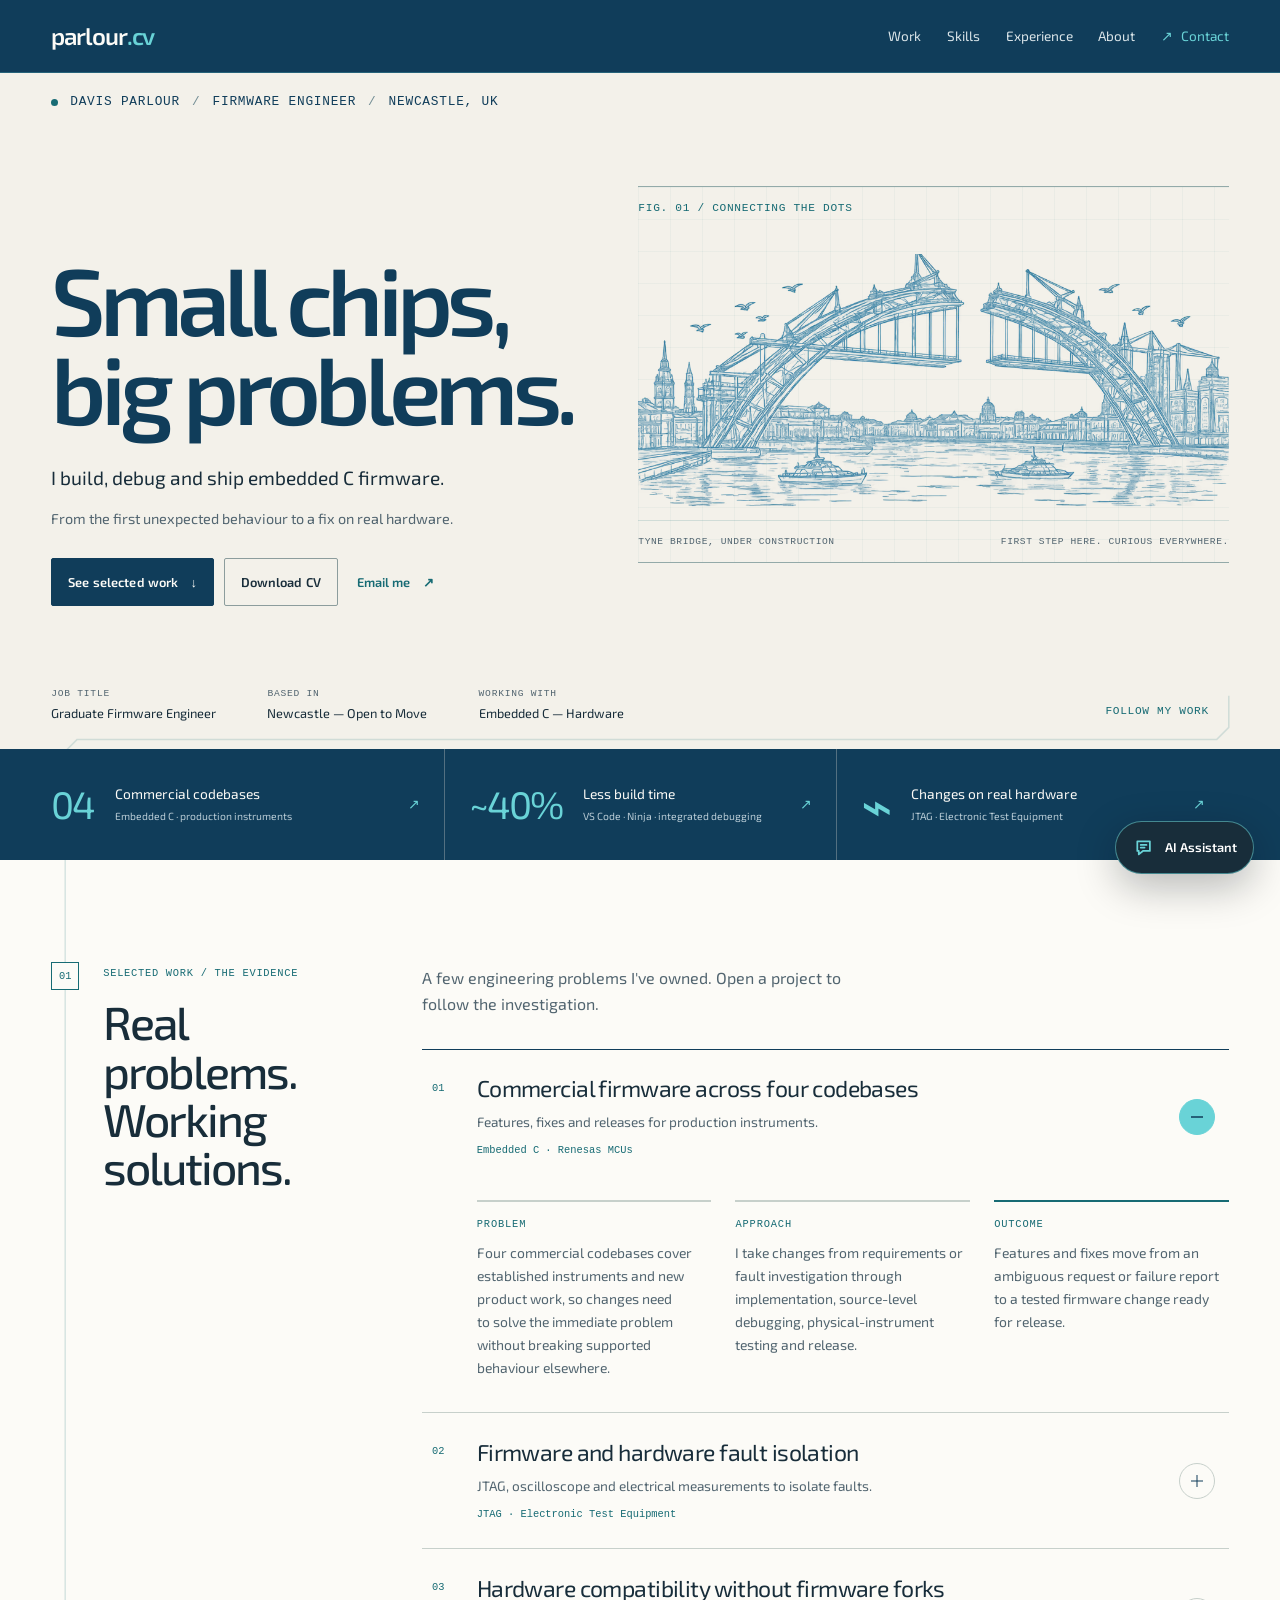
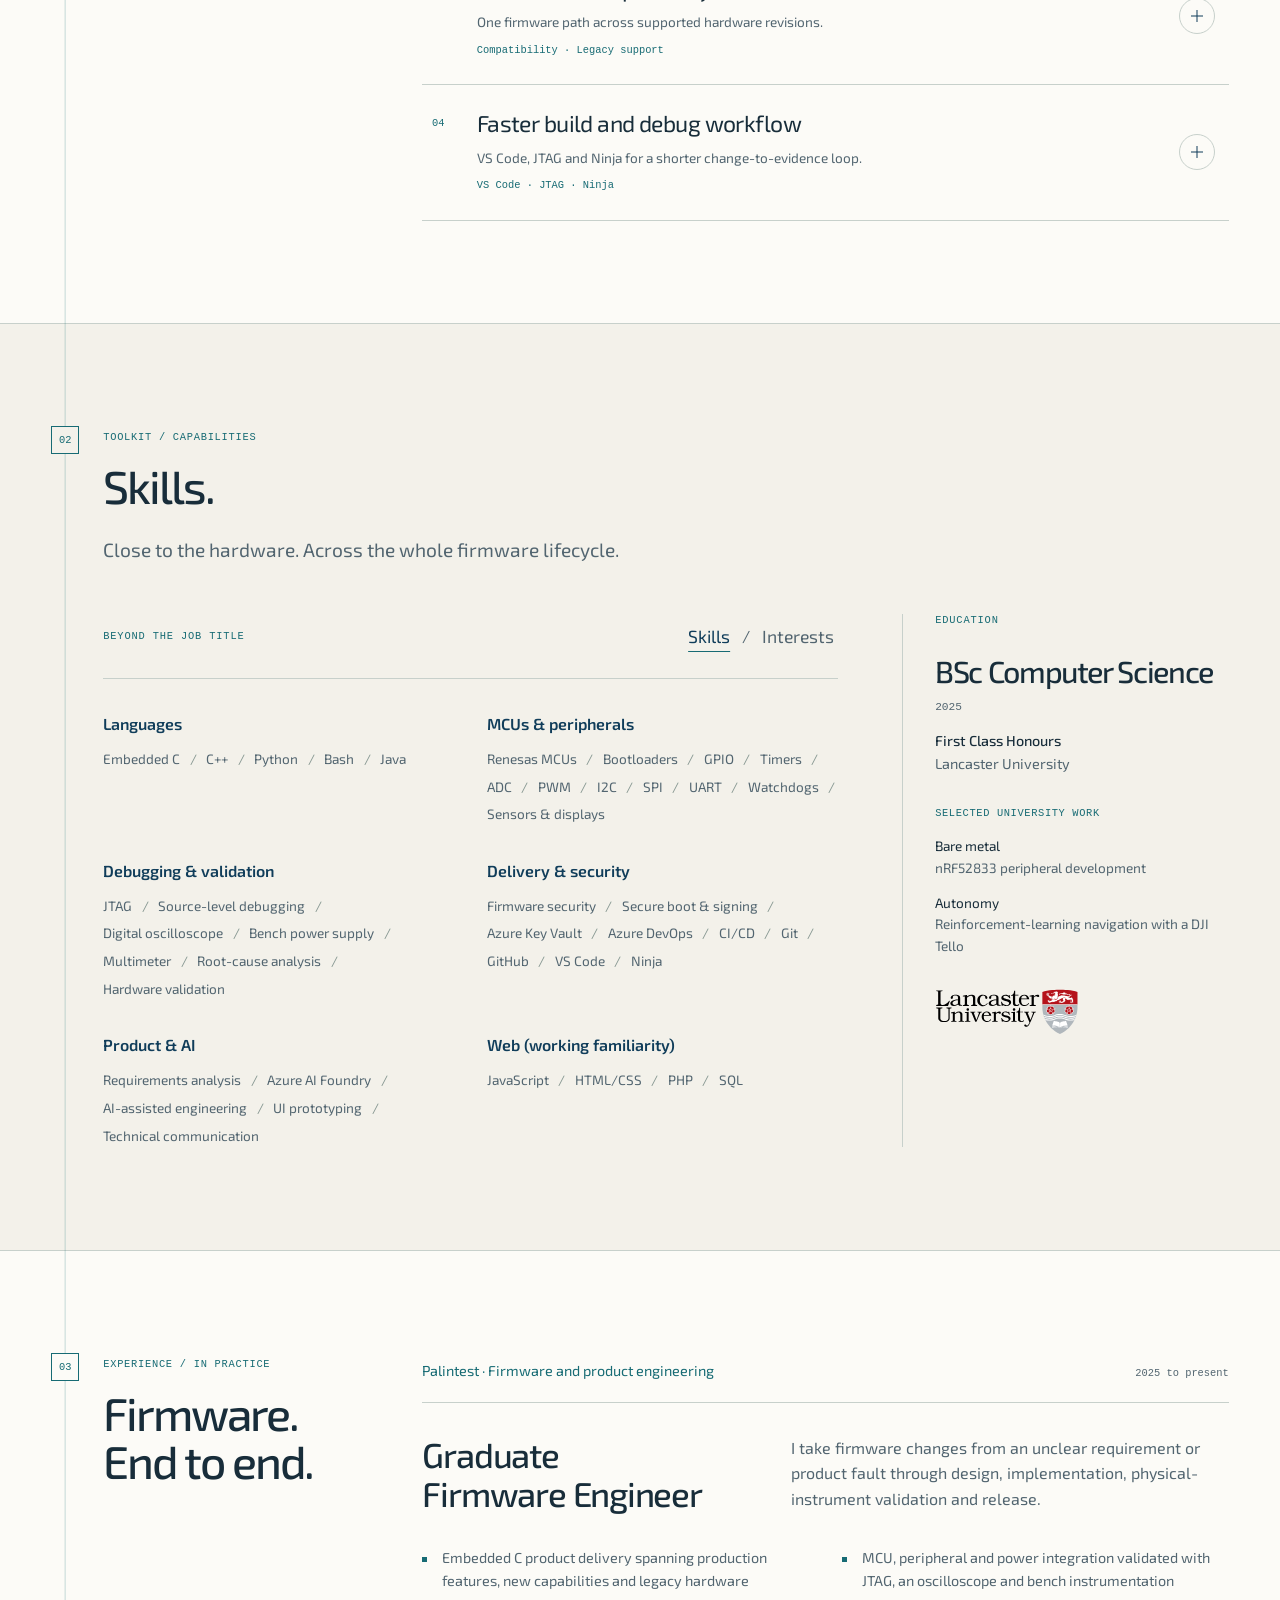
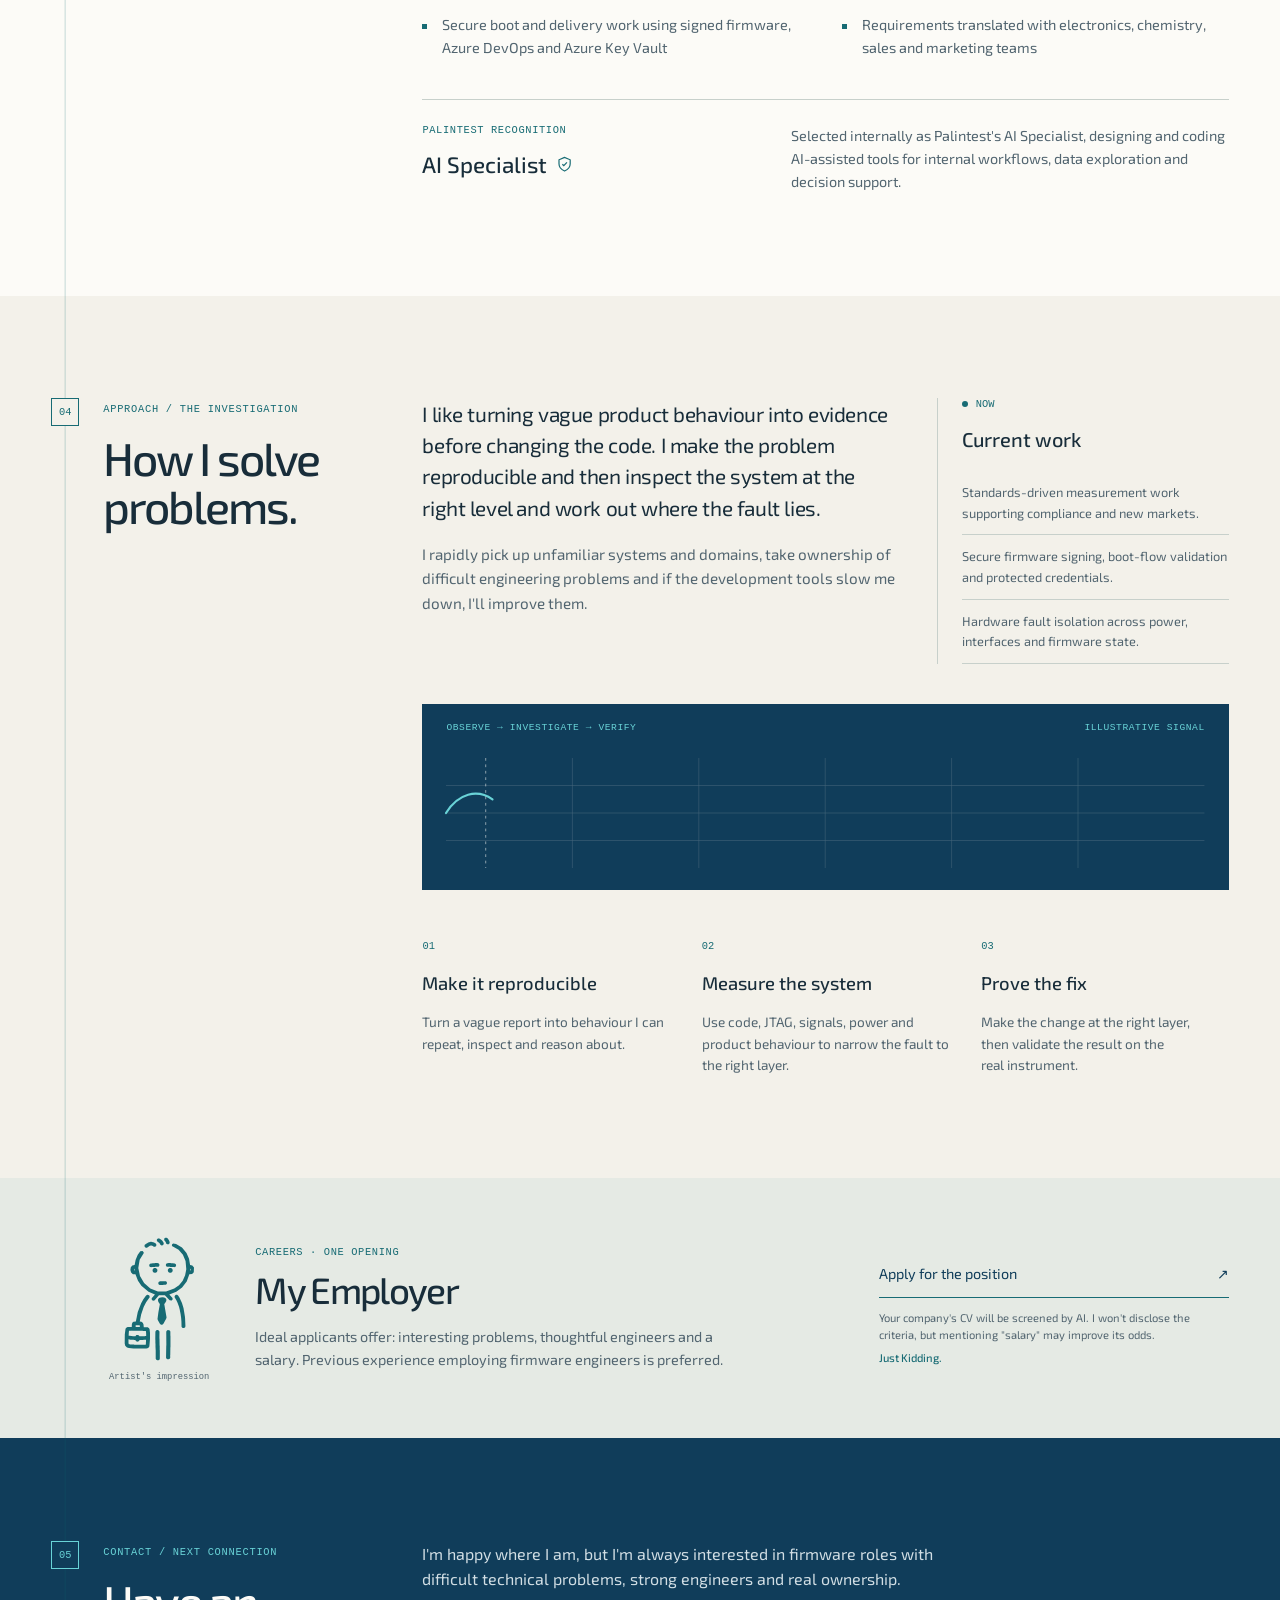
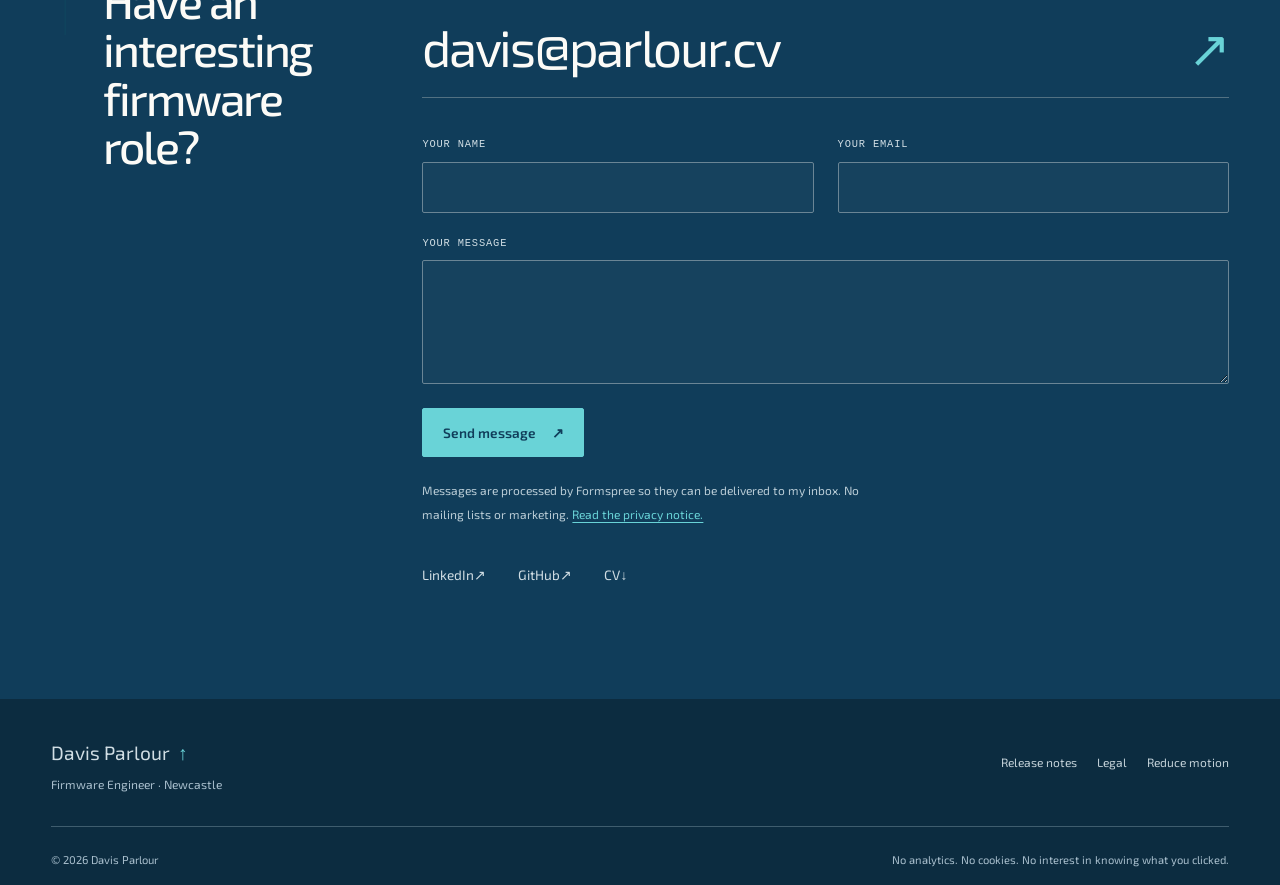
==== commit d5b53b1b: "Update website content and enhance user experience - Updated stylesheet version and modified date in" ====
--- a/index.html
+++ b/index.html
@@ -19,7 +19,7 @@
     fetchpriority="high"
   >
   <link rel="preload" href="assets/fonts/exo-2-latin.woff2" as="font" type="font/woff2" crossorigin>
-  <link rel="stylesheet" href="css/styles.css?v=20260905-4">
+  <link rel="stylesheet" href="css/styles.css?v=20260917-5">
 
   <meta property="og:title" content="Davis Parlour | Firmware Engineer">
   <meta property="og:description" content="Embedded C, JTAG debugging, hardware integration and firmware tooling across commercial instruments.">
@@ -50,7 +50,7 @@
         "@id": "https://parlour.cv/#profile",
         "url": "https://parlour.cv/",
         "name": "Davis Parlour | Firmware Engineer",
-        "dateModified": "2026-09-05",
+        "dateModified": "2026-09-15",
         "mainEntity": { "@id": "https://parlour.cv/#davis" },
         "isPartOf": { "@id": "https://parlour.cv/#website" }
       },
@@ -87,9 +87,9 @@
       <nav id="primary-nav" class="primary-nav" aria-label="Primary navigation">
         <ul>
           <li><a href="#work">Work</a></li>
+          <li><a href="#skills">Skills</a></li>
           <li><a href="#experience">Experience</a></li>
           <li><a href="#about">About</a></li>
-          <li><a href="#skills">Toolkit</a></li>
           <li><a class="nav-contact" href="#contact">Contact</a></li>
         </ul>
       </nav>
@@ -97,17 +97,23 @@
   </header>
 
   <main id="main">
+    <svg class="story-trace" aria-hidden="true" focusable="false">
+      <defs><clipPath id="signal-progress-clip" clipPathUnits="userSpaceOnUse"><rect class="story-trace-clip" x="0" y="0" width="100%" height="100%"></rect></clipPath></defs>
+      <path class="story-trace-base"></path>
+      <path class="story-trace-live" clip-path="url(#signal-progress-clip)"></path>
+    </svg>
     <section class="hero" id="top" aria-labelledby="hero-title">
       <div class="container hero-grid">
+        <div class="hero-meta">
+          <p class="hero-kicker"><span class="hero-kicker-mark" aria-hidden="true"></span>Davis Parlour <span class="kicker-divider" aria-hidden="true">/</span> Firmware Engineer <span class="kicker-divider" aria-hidden="true">/</span> Newcastle, UK</p>
+        </div>
+
         <div class="hero-content">
-          <div class="hero-meta">
-            <p class="hero-kicker"><span class="hero-kicker-mark" aria-hidden="true"></span>Firmware Engineer</p>
-          </div>
-
-          <h1 id="hero-title">Davis <span>Parlour.</span></h1>
+          <h1 id="hero-title"><span>Small chips,</span><span>big problems.</span></h1>
 
           <div class="hero-copy">
-            <p class="hero-lede">I build, debug and ship embedded C firmware for commercial instruments.</p>
+            <p class="hero-lede">I build, debug and ship embedded C firmware.</p>
+            <p class="hero-note">From the first unexpected behaviour to a fix on real hardware.</p>
 
             <div class="hero-actions" role="group" aria-label="Quick links">
               <a class="button button-primary" href="#work">See selected work <span aria-hidden="true">&darr;</span></a>
@@ -115,15 +121,11 @@
               <a class="text-link" href="mailto:davis@parlour.cv">Email me <span aria-hidden="true">&#8599;</span></a>
             </div>
           </div>
-
-          <dl class="hero-facts">
-            <div><dt>Job Title</dt><dd>Graduate Firmware Engineer</dd></div>
-            <div><dt>Based in</dt><dd>Newcastle &mdash; Open to Move</dd></div>
-            <div><dt>Working with </dt><dd>Embedded C &mdash; Hardware</dd></div>
-          </dl>
         </div>
 
         <figure class="bridge-figure">
+          <div class="plate-heading" aria-hidden="true"><span>FIG. 01 / CONNECTING THE DOTS</span></div>
+          <div class="bridge-art">
           <picture>
             <source
               type="image/avif"
@@ -144,23 +146,43 @@
               decoding="async"
             >
           </picture>
-          <figcaption><span>Tyne bridge, under construction</span></figcaption>
+          </div>
+          <svg class="bridge-signal" viewBox="0 0 700 280" fill="none" aria-hidden="true" focusable="false">
+            <path class="signal-callout" d="137V75H407"></path>
+          </svg>
+          <figcaption><span>Tyne Bridge, under construction</span><span>First step here. Curious everywhere.</span></figcaption>
         </figure>
       </div>
-    </section>
+      <div class="container hero-foot">
+        <dl class="hero-facts">
+            <div><dt>Job Title</dt><dd>Graduate Firmware Engineer</dd></div>
+            <div><dt>Based in</dt><dd>Newcastle &mdash; Open to Move</dd></div>
+            <div><dt>Working with </dt><dd>Embedded C &mdash; Hardware</dd></div>
+          </dl>
+        <a class="scroll-cue" href="#work">Follow my work<span aria-hidden="true"></span></a>
+      </div>
+    </section>
+
+    <div class="evidence-strip">
+      <div class="container evidence-grid">
+        <a href="#work-firmware"><strong>04</strong><span>Commercial codebases<br><small>Embedded C · production instruments</small></span><span aria-hidden="true">↗</span></a>
+        <a href="#work-tooling"><strong>~40%</strong><span>Less build time<br><small>VS Code · Ninja · integrated debugging</small></span><span aria-hidden="true">↗</span></a>
+        <a href="#work-debugging"><strong class="evidence-symbol" aria-hidden="true">⌁</strong><span>Changes on real hardware<br><small>JTAG · Electronic Test Equipment</small></span><span aria-hidden="true">↗</span></a>
+      </div>
+    </div>
 
     <section class="section work-section" id="work" aria-labelledby="work-title">
       <div class="container section-layout">
         <header class="section-heading">
           <span>01</span>
-          <div><p>Selected work</p><h2 id="work-title">Selected work.</h2></div>
+          <div><p>Selected work / the evidence</p><h2 id="work-title">Real problems.<br> Working solutions.</h2></div>
         </header>
 
         <div class="section-content">
-          <p class="section-intro">A few engineering problems I've owned at Palintest.</p>
+          <p class="section-intro">A few engineering problems I've owned. Open a project to follow the investigation.</p>
 
           <div class="work-list">
-            <details class="work-item">
+            <details class="work-item" id="work-firmware" open>
               <summary>
                 <span class="work-number">01</span>
                 <span class="work-title-group"><span class="work-name">Commercial firmware across four codebases</span><span class="work-description">Features, fixes and releases for production instruments.</span></span>
@@ -174,11 +196,11 @@
               </div>
             </details>
 
-            <details class="work-item">
+            <details class="work-item" id="work-debugging">
               <summary>
                 <span class="work-number">02</span>
                 <span class="work-title-group"><span class="work-name">Firmware and hardware fault isolation</span><span class="work-description">JTAG, oscilloscope and electrical measurements to isolate faults.</span></span>
-                <span class="work-tags">JTAG · Oscilloscope · Measure</span>
+                <span class="work-tags">JTAG · Electronic Test Equipment</span>
                 <span class="work-control" aria-hidden="true"></span>
               </summary>
               <div class="work-details">
@@ -188,7 +210,7 @@
               </div>
             </details>
 
-            <details class="work-item">
+            <details class="work-item" id="work-compatibility">
               <summary>
                 <span class="work-number">03</span>
                 <span class="work-title-group"><span class="work-name">Hardware compatibility without firmware forks</span><span class="work-description">One firmware path across supported hardware revisions.</span></span>
@@ -197,12 +219,12 @@
               </summary>
               <div class="work-details">
                 <div><h3>Problem</h3><p>The same commercial instrument can contain different supported hardware revisions, while older units still need current firmware.</p></div>
-                <div><h3>Approach</h3><p>I implemented compatibility inside the shared firmware so the correct software path is selected for the installed hardware.</p></div>
+                <div><h3>Approach</h3><p>I implemented compatibility inside the shared firmware so the correct firmware path is selected for the installed hardware.</p></div>
                 <div><h3>Outcome</h3><p>Current and legacy hardware remain supported through one maintained firmware path instead of unnecessary product variants.</p></div>
               </div>
             </details>
 
-            <details class="work-item">
+            <details class="work-item" id="work-tooling">
               <summary>
                 <span class="work-number">04</span>
                 <span class="work-title-group"><span class="work-name">Faster build and debug workflow</span><span class="work-description">VS Code, JTAG and Ninja for a shorter change-to-evidence loop.</span></span>
@@ -220,11 +242,64 @@
       </div>
     </section>
 
+    <section class="section profile-section" id="skills" aria-labelledby="skills-title">
+      <div class="container">
+        <header class="section-heading skills-heading"><span>02</span><div><p>Toolkit / capabilities</p><h2 id="skills-title">Skills.</h2></div></header>
+        <p class="skills-intro">Close to the hardware. Across the whole firmware lifecycle.</p>
+        <div class="profile-split">
+          <article class="education-card">
+          <p class="profile-label">Education</p>
+          <div class="education-copy">
+            <div class="education-title">
+              <h2>BSc Computer Science</h2>
+              <time datetime="2025">2025</time>
+            </div>
+            <p class="education-details"><strong>First Class Honours</strong><span>Lancaster University</span></p>
+            <div class="education-projects">
+              <p>Selected university work</p>
+              <ul>
+                <li><span>Bare metal</span>nRF52833 peripheral development</li>
+                <li><span>Autonomy</span>Reinforcement-learning navigation with a DJI Tello</li>
+              </ul>
+            </div>
+          </div>
+          <img class="education-logo" loading="lazy" src="assets/images/lu-logo.svg" alt="" aria-hidden="true" width="420" height="135">
+        </article>
+
+        <div class="profile-switcher">
+          <header class="profile-switcher-header">
+            <p class="profile-label">Beyond the job title</p>
+            <h2 class="visually-hidden">Skills and interests</h2>
+            <div class="profile-tabs" role="tablist" aria-label="Choose skills or interests">
+              <button id="profile-tab-skills" type="button" role="tab" aria-selected="true" aria-controls="profile-panel-skills" data-profile-tab="skills">Skills</button>
+              <span aria-hidden="true">/</span>
+              <button id="profile-tab-interests" type="button" role="tab" aria-selected="false" aria-controls="profile-panel-interests" data-profile-tab="interests">Interests</button>
+            </div>
+          </header>
+
+          <div class="profile-panels">
+            <div class="profile-panel skills-panel" id="profile-panel-skills" role="tabpanel" aria-labelledby="profile-tab-skills" data-profile-panel="skills">
+              <div class="skills-groups" id="skills-list" data-content-list="skills">
+                <p class="loading-item">Enable JavaScript to load skills.</p>
+              </div>
+            </div>
+
+            <div class="profile-panel interests-panel" id="profile-panel-interests" role="tabpanel" aria-labelledby="profile-tab-interests" data-profile-panel="interests">
+              <ul class="inline-list interests-list" id="interests-list" data-content-list="interests">
+                <li class="loading-item">Enable JavaScript to load interests.</li>
+              </ul>
+            </div>
+          </div>
+        </div>
+        </div>
+      </div>
+    </section>
+
     <section class="section experience-section" id="experience" aria-labelledby="experience-title">
       <div class="container section-layout">
         <header class="section-heading">
-          <span>02</span>
-          <div><p>Experience</p><h2 id="experience-title">What I do.</h2></div>
+          <span>03</span>
+          <div><p>Experience / in practice</p><h2 id="experience-title">Firmware.<br> End to end.</h2></div>
         </header>
 
         <div class="section-content experience-content">
@@ -262,8 +337,8 @@
     <section class="section about-section" id="about" aria-labelledby="about-title">
       <div class="container section-layout">
         <header class="section-heading">
-          <span>03</span>
-          <div><p>About</p><h2 id="about-title">How I solve problems.</h2></div>
+          <span>04</span>
+          <div><p>Approach / the investigation</p><h2 id="about-title">How I solve problems.</h2></div>
         </header>
 
         <div class="section-content about-grid">
@@ -284,6 +359,14 @@
             </ul>
           </aside>
 
+          <div class="investigation-plot" aria-hidden="true">
+            <div class="plot-caption"><span>OBSERVE → INVESTIGATE → VERIFY</span><span>ILLUSTRATIVE SIGNAL</span></div>
+            <svg viewBox="0 0 900 120" preserveAspectRatio="none" focusable="false">
+              <path class="plot-grid" d="M0 30H900M0 60H900M0 90H900M150 0V120M300 0V120M450 0V120M600 0V120M750 0V120"></path>
+              <path class="plot-line" d="M0 60 C19 32 51 32 70 60 S121 88 140 60 C159 32 191 32 210 60 S261 88 280 60 C299 32 331 32 350 60 S401 88 420 60 C439 32 471 32 490 60 S541 88 560 60 C579 32 611 32 630 60 S681 88 700 60 C719 32 751 32 770 60 S821 88 840 60 C859 32 891 32 900 60"></path>
+              <path class="plot-cursor" d="M450 0V120"></path>
+            </svg>
+          </div>
           <div class="about-principles">
             <article><span>01</span><h3>Make it reproducible</h3><p>Turn a vague report into behaviour I can repeat, inspect and reason about.</p></article>
             <article><span>02</span><h3>Measure the system</h3><p>Use code, JTAG, signals, power and product behaviour to narrow the fault to the right layer.</p></article>
@@ -293,57 +376,10 @@
       </div>
     </section>
 
-    <section class="profile-section" id="skills" aria-label="Education, interests and skills">
-      <div class="container profile-split">
-        <article class="education-card">
-          <p class="profile-label">Education</p>
-          <div class="education-copy">
-            <div class="education-title">
-              <h2>BSc Computer Science</h2>
-              <time datetime="2025">2025</time>
-            </div>
-            <p class="education-details"><strong>First Class Honours</strong><span>Lancaster University</span></p>
-            <div class="education-projects">
-              <p>Selected university work</p>
-              <ul>
-                <li><span>Bare metal</span>nRF52833 peripheral development</li>
-                <li><span>Autonomy</span>Reinforcement-learning navigation with a DJI Tello</li>
-              </ul>
-            </div>
-          </div>
-          <img class="education-logo" src="assets/images/lu-logo.svg" alt="" aria-hidden="true" width="420" height="135">
-        </article>
-
-        <div class="profile-switcher">
-          <header class="profile-switcher-header">
-            <p class="profile-label">Profile</p>
-            <h2 class="visually-hidden">Skills and interests</h2>
-            <div class="profile-tabs" role="tablist" aria-label="Choose skills or interests">
-              <button id="profile-tab-skills" type="button" role="tab" aria-selected="true" aria-controls="profile-panel-skills" data-profile-tab="skills">Skills</button>
-              <span aria-hidden="true">/</span>
-              <button id="profile-tab-interests" type="button" role="tab" aria-selected="false" aria-controls="profile-panel-interests" data-profile-tab="interests">Interests</button>
-            </div>
-          </header>
-
-          <div class="profile-panels">
-            <div class="profile-panel skills-panel" id="profile-panel-skills" role="tabpanel" aria-labelledby="profile-tab-skills" data-profile-panel="skills">
-              <div class="skills-groups" id="skills-list" data-content-list="skills"></div>
-              <noscript><p>Languages: Embedded C · C++ · Python · Bash · Java. MCUs and peripherals: Renesas MCUs · Bootloaders · GPIO · Timers · ADC · PWM · I2C · SPI · UART · Watchdogs · Sensors and displays. Debugging and validation: JTAG · Source-level debugging · Digital oscilloscope · Bench power supply · Multimeter · Root-cause analysis · Hardware validation. Delivery and security: Firmware security · Secure boot &amp; signing · Azure Key Vault · Azure DevOps · CI/CD · Git · GitHub · VS Code · Ninja. Product and AI: Requirements analysis · Azure AI Foundry · AI-assisted engineering · UI prototyping · Technical communication.</p></noscript>
-            </div>
-
-            <div class="profile-panel interests-panel" id="profile-panel-interests" role="tabpanel" aria-labelledby="profile-tab-interests" data-profile-panel="interests">
-              <ul class="inline-list interests-list" id="interests-list" data-content-list="interests"></ul>
-              <noscript><p>ITF Taekwon-Do · Gym · Running · Swimming · Football · Gaming · RPGs · Strategy games · Co-op games · Tabletop games · Dungeons &amp; Dragons · Puzzles · Hiking · Fishing · Outdoors · Travel · Coffee</p></noscript>
-            </div>
-          </div>
-        </div>
-      </div>
-    </section>
-
     <section class="careers-section" aria-labelledby="careers-title">
       <div class="container careers-card">
         <figure class="employer-profile">
-          <div class="employer-portrait"><img src="assets/images/employer-doodle.svg" alt="Silly doodle of a prospective employer" width="112" height="189"></div>
+          <div class="employer-portrait"><img loading="lazy" src="assets/images/employer-doodle.svg" alt="Silly doodle of a prospective employer" width="112" height="189"></div>
           <figcaption>Artist's impression</figcaption>
         </figure>
 
@@ -371,8 +407,8 @@
     <section class="contact section" id="contact" aria-labelledby="contact-title">
       <div class="container contact-layout">
         <header class="section-heading contact-heading">
-          <span>04</span>
-          <div><p>Contact</p><h2 id="contact-title">Have an interesting firmware role?</h2></div>
+          <span>05</span>
+          <div><p>Contact / next connection</p><h2 id="contact-title">Have an interesting firmware role?</h2></div>
         </header>
 
         <div class="contact-copy">
@@ -402,7 +438,7 @@
               <button class="contact-submit" type="submit">Send message <span aria-hidden="true">↗</span></button>
               <p class="form-status" id="formStatus" role="status" aria-live="polite"></p>
             </div>
-            <p class="contact-privacy" id="contactPrivacy">Messages are processed by Formspree so they can be delivered to my inbox. No mailing lists or marketing. <button type="button" data-dialog="legal">Read the privacy notice.</button></p>
+            <p class="contact-privacy" id="contactPrivacy">Messages are processed by Formspree so they can be delivered to my inbox. No mailing lists or marketing. <button type="button" data-dialog="legal">Read the privacy notice.</button><noscript> <a href="#privacy-fallback">Read the privacy notice.</a></noscript></p>
           </form>
           <div class="contact-links">
             <a href="https://www.linkedin.com/in/davis-parlour" target="_blank" rel="noopener noreferrer">LinkedIn <span aria-hidden="true">↗</span></a>
@@ -423,12 +459,42 @@
       <div class="footer-utilities" role="group" aria-label="Site extras">
         <button type="button" data-dialog="releases">Release notes</button>
         <button type="button" data-dialog="legal">Legal</button>
+        <button class="motion-toggle" type="button" aria-pressed="false" hidden>Reduce motion</button>
       </div>
     </div>
     <div class="container footer-bottom">
       <p>© <span data-year>2026</span> Davis Parlour</p>
       <p>No analytics. No cookies. No interest in knowing what you clicked.</p>
     </div>
+    <noscript>
+      <div class="container fallback-notices">
+        <details id="privacy-fallback"><summary>Privacy and legal notice</summary><div class="fallback-notice">
+<div class="dialog-heading">
+<p class="dialog-label">The serious-ish bit</p>
+<h2 id="static-legal-title">Privacy.</h2>
+<p class="legal-joke"><strong>I don't actually have a lawyer.</strong> I do, however, respect your privacy.</p>
+</div>
+<section aria-labelledby="privacy-collection">
+<h3 id="privacy-collection">What I collect and why</h3>
+<p>If you use the contact form, I receive the name, email address and message you provide. I use them only to read and respond to your enquiry, based on my legitimate interest in handling professional correspondence. You do not have to use the form; you can email me directly instead.</p>
+</section>
+<section aria-labelledby="privacy-processing">
+<h3 id="privacy-processing">Who processes it</h3>
+<p>Formspree processes the submission and delivers it to my inbox. Formspree may process information in the United States and other countries, and says it applies appropriate protections to international transfers. Its service may also collect technical information such as your IP address, browser type and access time for security and operation. Read <a href="https://formspree.io/legal/privacy-policy/" rel="noopener noreferrer" target="_blank">Formspree's privacy policy <span aria-hidden="true">↗</span></a> for details.</p>
+</section>
+<section aria-labelledby="privacy-retention">
+<h3 id="privacy-retention">How long I keep it</h3>
+<p>I keep correspondence only for as long as reasonably necessary to answer your enquiry and retain relevant professional records. I do not add contact-form details to marketing lists or sell them.</p>
+</section>
+<section aria-labelledby="privacy-rights">
+<h3 id="privacy-rights">Your choices</h3>
+<p>You can email <a href="mailto:davis@parlour.cv">davis@parlour.cv</a> to ask what personal information I hold about you, or to request correction, deletion, restriction or to object to its use. You may also complain to the <a href="https://ico.org.uk/make-a-complaint/data-protection-complaints/data-protection-complaints/" rel="noopener noreferrer" target="_blank">Information Commissioner's Office <span aria-hidden="true">↗</span></a>.</p>
+</section>
+<p class="legal-updated">Last updated 5 September 2026.</p>
+</div></details>
+        <details><summary>Release notes</summary><div class="fallback-notice"><h3>v3</h3><ul><li>Followed the signal from problem to proven fix.</li><li>Gave the bridge an engineering drawing to live in. Still under construction.</li><li>Made skills easier to find and linked the numbers to the evidence.</li><li>Added scroll motion, a calm alternative, and content that survives a failed script.</li></ul><h3>v2</h3><ul><li>Fixed the layout.</li><li>Added actual professional work.</li><li>Added the Tyne Bridge. Bridge still under construction.</li><li>Discovered cyan.</li></ul><h3>v1</h3><ul><li>Built a CV website.</li><li>Put university projects everywhere because I didn&#x27;t have a job yet.</li><li>It did, technically, work.</li><li>Added too many cards to fill space because I didn&#x27;t have a job.</li></ul></div></details>
+      </div>
+    </noscript>
   </footer>
 
   <button class="assistant-launcher" type="button" data-dialog="ai-assistant" aria-label="Open AI Assistant">
@@ -438,7 +504,7 @@
 
   <dialog class="site-dialog" data-site-dialog>
     <button class="dialog-close" type="button" aria-label="Close dialog" data-dialog-close>Close <span aria-hidden="true">×</span></button>
-    <div class="dialog-content" data-dialog-content></div>
+    <div class="dialog-content" data-dialog-content tabindex="0"></div>
   </dialog>
 
   <template id="dialog-ai-assistant">
@@ -511,6 +577,6 @@
     </div>
   </template>
 
-  <script src="js/script.js?v=20260905-1" defer></script>
+  <script src="js/script.js?v=20260917-1" defer></script>
 </body>
 </html>
--- a/css/styles.css
+++ b/css/styles.css
@@ -4,1958 +4,305 @@
   font-weight: 400 700;
   font-display: swap;
   src: url("../assets/fonts/exo-2-latin.woff2") format("woff2");
-  unicode-range: U+0000-00FF, U+0131, U+0152-0153, U+02BB-02BC, U+02C6, U+02DA, U+02DC, U+0304, U+0308, U+0329, U+2000-206F, U+20AC, U+2122, U+2191, U+2193, U+2212, U+2215, U+FEFF, U+FFFD;
-}
-
+}
+
+/* Paper, ink, signal. Motion defaults to complete, readable content. */
 :root {
   --background: #F3F1EA;
   --surface: #FCFBF7;
   --surface-blue: #EAF5F5;
-  --text: #18242D;
+  --text: #182D3A;
   --deep-blue: #103D5A;
-  --muted: #58666F;
+  --muted: #526570;
   --cyan: #69D3D7;
   --cyan-dark: #176B74;
   --cyan-pale: #DDF3F2;
   --lavender: #D8D4F0;
-  --border: #CDDADC;
-  --dark-border: #33434C;
+  --border: #C7D0CB;
+  --dark-border: #3F5D6E;
   --font: "Exo 2", Arial, sans-serif;
-  --content-width: 160rem;
-  --page-inset: clamp(2rem, 6vw, 6rem);
-  --section-rail: clamp(16rem, 23vw, 24rem);
-  --layout-gap: clamp(2.5rem, 5vw, 6rem);
-  --section-space: clamp(4.5rem, 6vw, 6.5rem);
-  --radius: .75rem;
+  --mono: ui-monospace, "Cascadia Code", "Liberation Mono", monospace;
+  --content-width: 1440px;
+  --page-inset: clamp(2.5rem, 8vw, 10rem);
+  --section-rail: clamp(15rem, 24vw, 23rem);
+  --layout-gap: clamp(2rem, 5vw, 5rem);
+  --section-space: clamp(4.5rem, 8vw, 8rem);
+  --radius: 2px;
   --ease: cubic-bezier(.2, .75, .25, 1);
-}
-
-*,
-*::before,
-*::after {
-  box-sizing: border-box;
-}
-
-html {
-  scroll-behavior: smooth;
-  scroll-padding-top: 5.5rem;
-}
-
-body {
-  margin: 0;
-  overflow-x: hidden;
-  color: var(--text);
-  background: var(--background);
-  font-family: var(--font);
-  font-size: clamp(1rem, .97rem + .12vw, 1.075rem);
-  line-height: 1.6;
-  text-rendering: optimizeLegibility;
-  -webkit-font-smoothing: antialiased;
-}
-
-body.dialog-open {
-  overflow: hidden;
-}
-
-::selection {
-  color: var(--text);
-  background: var(--cyan);
-}
-
-h1,
-h2,
-h3,
-p,
-dl,
-dd,
-figure {
-  margin-top: 0;
-}
-
-img {
-  display: block;
-  max-width: 100%;
-}
-
-a {
-  color: inherit;
-  text-decoration: none;
-}
-
-button {
-  color: inherit;
-  font: inherit;
-}
-
-:focus-visible {
-  outline: 3px solid var(--cyan-dark);
-  outline-offset: 4px;
-}
-
-.visually-hidden {
-  position: absolute !important;
-  width: 1px !important;
-  height: 1px !important;
-  padding: 0 !important;
-  margin: -1px !important;
-  overflow: hidden !important;
-  clip: rect(0, 0, 0, 0) !important;
-  white-space: nowrap !important;
-  border: 0 !important;
-}
-
-.container {
-  width: min(calc(100% - var(--page-inset)), var(--content-width));
-  margin-inline: auto;
-}
-
-.skip-link {
-  position: fixed;
-  top: .75rem;
-  left: .75rem;
-  z-index: 1000;
-  padding: .7rem 1rem;
-  color: var(--surface);
-  background: var(--text);
-  transform: translateY(-160%);
-  transition: transform .2s ease;
-}
-
-.skip-link:focus {
-  transform: translateY(0);
-}
-
-/* Header */
-
-.site-header {
-  position: sticky;
-  top: 0;
-  z-index: 100;
-  border-bottom: 1px solid rgba(105, 211, 215, .25);
-  background: var(--text);
-  transition: box-shadow .2s ease;
-}
-
-.site-header.is-scrolled {
-  box-shadow: 0 8px 24px rgba(16, 61, 90, .2);
-}
-
-.header-inner {
-  display: flex;
-  align-items: center;
-  justify-content: space-between;
-  min-height: 4.25rem;
-}
-
-.site-id {
-  display: inline-flex;
-  align-items: center;
-  gap: .55rem;
-  min-height: 2.75rem;
-  color: var(--surface);
-  font-size: clamp(1.25rem, 1.4vw, 1.45rem);
-  font-weight: 700;
-  letter-spacing: -.035em;
-  white-space: nowrap;
-}
-
-.site-id::before {
-  width: .25rem;
-  height: 1.25rem;
-  border-radius: 99px;
-  background: var(--cyan);
-  content: "";
-}
-
-.site-id span {
-  margin-left: -.55rem;
-  color: var(--cyan);
-}
-
-.primary-nav {
-  margin-left: auto;
-}
-
-.primary-nav ul {
-  display: flex;
-  align-items: center;
-  gap: clamp(.25rem, .7vw, .7rem);
-  margin: 0;
-  padding: 0;
-  list-style: none;
-}
-
-.primary-nav a {
-  position: relative;
-  display: inline-flex;
-  align-items: center;
-  min-height: 2.75rem;
-  padding: .65rem .7rem;
-  color: rgba(252, 251, 247, .68);
-  font-size: .78rem;
-  font-weight: 600;
-  letter-spacing: .025em;
-  transition: color .2s ease;
-}
-
-.primary-nav a:not(.nav-contact)::after {
-  position: absolute;
-  right: .7rem;
-  bottom: .35rem;
-  left: .7rem;
-  height: 2px;
-  border-radius: 99px;
-  background: var(--cyan);
-  content: "";
-  transform: scaleX(0);
-  transition: transform .2s var(--ease);
-}
-
-.primary-nav a:not(.nav-contact):hover,
-.primary-nav a:not(.nav-contact)[aria-current="location"] {
-  color: var(--surface);
-}
-
-.primary-nav a:not(.nav-contact):hover::after,
-.primary-nav a:not(.nav-contact)[aria-current="location"]::after {
-  transform: scaleX(1);
-}
-
-.primary-nav .nav-contact {
-  margin-left: .35rem;
-  padding-inline: 1rem;
-  color: var(--deep-blue);
-  background: var(--cyan);
-  border-radius: .35rem;
-}
-
-.primary-nav .nav-contact:hover,
-.primary-nav .nav-contact[aria-current="location"] {
-  color: var(--deep-blue);
-  background: var(--surface);
-}
-
-.menu-toggle {
-  display: none;
-  align-items: center;
-  gap: .65rem;
-  min-height: 2.75rem;
-  padding: .5rem 0 .5rem .75rem;
-  border: 0;
-  background: transparent;
-  cursor: pointer;
-  color: var(--surface);
-  font-size: .84rem;
-  font-weight: 600;
-}
-
-.menu-icon,
-.menu-icon::after {
-  display: block;
-  width: 1.2rem;
-  height: 1px;
-  background: var(--cyan);
-  transition: transform .2s ease;
-}
-
-.menu-icon {
-  position: relative;
-  transform: translateY(-3px);
-}
-
-.menu-icon::after {
-  position: absolute;
-  top: 6px;
-  content: "";
-}
-
-.menu-toggle[aria-expanded="true"] .menu-icon {
-  transform: translateY(0) rotate(45deg);
-}
-
-.menu-toggle[aria-expanded="true"] .menu-icon::after {
-  top: 0;
-  transform: rotate(-90deg);
-}
-
-/* Hero */
-
-.hero {
-  position: relative;
-  overflow: hidden;
-  border-bottom: 1px solid var(--border);
-  background:
-    linear-gradient(rgba(23, 107, 116, .045) 1px, transparent 1px),
-    linear-gradient(90deg, rgba(23, 107, 116, .045) 1px, transparent 1px);
-  background-size: 4rem 4rem;
-}
-
-.hero::after {
-  position: absolute;
-  inset: 0;
-  background: linear-gradient(90deg, var(--background) 0%, rgba(243, 241, 234, .96) 35%, rgba(243, 241, 234, .5) 65%, rgba(243, 241, 234, .82) 100%);
-  content: "";
-  pointer-events: none;
-}
-
-.hero-grid {
-  position: relative;
-  z-index: 1;
-  display: grid;
-  grid-template-columns: minmax(0, 55fr) minmax(2rem, 15fr) minmax(0, 30fr);
-  align-items: center;
-  min-height: min(44rem, calc(100svh - 4.25rem));
-  padding-block: clamp(3.5rem, 7vh, 5.5rem);
-}
-
-.hero-content {
-  position: relative;
-  z-index: 2;
-  grid-column: 1;
-  min-width: 0;
-}
-
-.hero-meta {
-  position: relative;
-  z-index: 4;
-  display: flex;
-  align-items: center;
-  justify-content: flex-start;
-  gap: 2rem;
-  margin-bottom: clamp(.9rem, 1.3vw, 1.35rem);
-}
-
-.hero-kicker {
-  display: flex;
-  flex-wrap: wrap;
-  align-items: center;
-  gap: .65rem;
-  margin-bottom: 0;
-  color: var(--cyan-dark);
-  font-size: clamp(1rem, 1.2vw, 1.2rem);
-  font-weight: 600;
-  letter-spacing: -.02em;
-}
-
-.hero-kicker-mark {
-  width: .55rem;
-  flex: 0 0 auto;
-  aspect-ratio: 1;
-  border-radius: 50%;
-  background: var(--cyan-dark);
-  box-shadow: 0 0 0 .3rem rgba(105, 211, 215, .26);
-}
-
-.hero-role-text {
-  display: inline-flex;
-  align-items: baseline;
-  gap: .28em;
-}
-
-.hero-location {
-  margin-bottom: 0;
-  color: var(--muted);
-  font-size: .72rem;
-  font-weight: 700;
-  letter-spacing: .08em;
-  text-transform: uppercase;
-}
-
-.hero h1 {
-  position: relative;
-  z-index: 2;
-  max-width: none;
-  margin-bottom: clamp(1.6rem, 2.5vw, 2.6rem);
-  color: var(--deep-blue);
-  font-size: clamp(5rem, 7.3vw, 9.75rem);
-  font-weight: 700;
-  line-height: .8;
-  letter-spacing: -.08em;
-  white-space: nowrap;
-}
-
-.hero h1 > span {
-  color: var(--cyan-dark);
-}
-
-.hero-copy {
-  position: relative;
-  z-index: 3;
-  max-width: 48rem;
-}
-
-.engineer-word {
-  position: relative;
-  z-index: 1;
-  display: inline-flex;
-  align-items: baseline;
-  cursor: help;
-}
-
-.engineer-word::before {
-  position: absolute;
-  inset: -.3em -.55em;
-  content: "";
-}
-
-.engineer-stem {
-  color: var(--cyan-dark);
-}
-
-.engineer-ending {
-  position: relative;
-  display: inline-block;
-}
-
-.engineer-ending-default {
-  position: relative;
-  color: var(--cyan-dark);
-  transition: opacity .1s ease;
-}
-
-.engineer-ending-here {
-  position: absolute;
-  top: 0;
-  left: .1em;
-  display: inline-flex;
-  color: #77518F;
-  font-weight: 700;
-  white-space: nowrap;
-  pointer-events: auto;
-}
-
-.engineer-ending-here > span {
-  display: inline-block;
-  transform-origin: center bottom;
-}
-
-.engineer-letter-h {
-  opacity: 0;
-  transform: translateY(.65em) scale(.45) rotate(-9deg);
-  transition: opacity .08s ease, transform .14s var(--ease);
-}
-
-.engineer-letter-main-e {
-  opacity: 0;
-  transform: translateX(-.34em);
-  transition: opacity .08s ease, transform .14s var(--ease);
-}
-
-.engineer-letter-r {
-  opacity: 0;
-  transform: translateX(.5em);
-  transition: opacity .08s ease, transform .16s var(--ease);
-}
-
-.engineer-letter-tail-e {
-  opacity: 0;
-  transform: translateX(-.5em);
-  transition: opacity .08s ease, transform .16s var(--ease);
-}
-
-.engineer-letter-dot {
-  opacity: 0;
-  transform: translateX(-.2em);
-  transition: opacity .08s ease, transform .12s var(--ease);
-}
-
-.bridge-pointer {
-  position: absolute;
-  top: clamp(-2.5rem, -2.1vw, -1.3rem);
-  left: calc(100% - .2em);
-  z-index: 3;
-  width: clamp(22rem, 55vw, 60rem);
-  height: auto;
-  overflow: visible;
-  color: #77518F;
-  opacity: 0;
-  pointer-events: none;
-  transform: translateX(-.55em) rotate(-1deg) scaleX(.96);
-  transform-origin: left center;
-  will-change: opacity, transform;
-  transition: opacity .08s ease .18s, transform .14s var(--ease) .14s;
-}
-
-.bridge-pointer path {
-  fill: none;
-  stroke: currentColor;
-  stroke-linecap: round;
-  stroke-linejoin: round;
-  stroke-width: 2.25;
-}
-
-.bridge-pointer-line {
-  stroke-dasharray: 720;
-  stroke-dashoffset: 720;
-  transition: stroke-dashoffset .2s var(--ease);
-}
-
-.bridge-pointer-head {
-  stroke-dasharray: 44;
-  stroke-dashoffset: 44;
-  transform: rotate(-5deg);
-  transform-box: fill-box;
-  transform-origin: center;
-  transition: stroke-dashoffset .1s ease, transform .12s var(--ease);
-}
-
-.engineer-word:is(:hover, :focus) .engineer-ending-default {
-  opacity: 0;
-  transition: opacity .08s ease;
-}
-
-.engineer-word:is(:hover, :focus) .engineer-ending-here > span {
-  opacity: 1;
-  transform: translate(0) scale(1) rotate(0);
-}
-
-.engineer-word:is(:hover, :focus) .engineer-letter-h {
-  transition: opacity .1s ease, transform .2s cubic-bezier(.18, .9, .22, 1.25);
-}
-
-.engineer-word:is(:hover, :focus) .engineer-letter-main-e {
-  transition: opacity .1s ease, transform .18s var(--ease);
-}
-
-.engineer-word:is(:hover, :focus) .engineer-letter-r,
-.engineer-word:is(:hover, :focus) .engineer-letter-tail-e {
-  transition: opacity .1s ease .02s, transform .2s var(--ease) .02s;
-}
-
-.engineer-word:is(:hover, :focus) .engineer-letter-dot {
-  transition: opacity .1s ease .04s, transform .14s var(--ease) .04s;
-}
-
-.engineer-word:is(:hover, :focus) .bridge-pointer {
-  opacity: 1;
-  transform: translateX(0) rotate(-1deg) scaleX(1);
-  transition: opacity .1s ease, transform .22s var(--ease);
-}
-
-.engineer-word:is(:hover, :focus) .bridge-pointer-line,
-.engineer-word:is(:hover, :focus) .bridge-pointer-head {
-  stroke-dashoffset: 0;
-}
-
-.engineer-word:is(:hover, :focus) .bridge-pointer-line {
-  transition: stroke-dashoffset .28s var(--ease);
-}
-
-.engineer-word:is(:hover, :focus) .bridge-pointer-head {
-  transform: rotate(0);
-  transition: stroke-dashoffset .1s ease .16s, transform .14s var(--ease) .16s;
-}
-
-.hero-lede {
-  max-width: 44ch;
-  margin-bottom: 0;
-  color: #344650;
-  font-size: clamp(1.08rem, 1.3vw, 1.3rem);
-  line-height: 1.45;
-}
-
-.hero-actions {
-  display: flex;
-  flex-wrap: wrap;
-  align-items: center;
-  gap: .7rem;
-  margin-top: clamp(1.4rem, 2.5vw, 2rem);
-}
-
-.button,
-.text-link {
-  display: inline-flex;
-  align-items: center;
-  justify-content: center;
-  min-height: 2.9rem;
-  padding: .7rem 1rem;
-  border-radius: .5rem;
-  font-size: .86rem;
-  font-weight: 600;
-  white-space: nowrap;
-  transition: color .18s ease, background-color .18s ease, border-color .18s ease, transform .18s var(--ease);
-}
-
-.button span,
-.text-link span {
-  margin-left: .45rem;
-  transition: transform .18s var(--ease);
-}
-
-.button-primary {
-  color: var(--surface);
-  border: 1px solid var(--text);
-  background: var(--text);
-}
-
-.button-secondary {
-  border: 1px solid #AFC1C4;
-  background: rgba(252, 251, 247, .72);
-}
-
-.text-link {
-  padding-inline: .8rem;
-  color: var(--cyan-dark);
-}
-
-.button:hover,
-.text-link:hover {
-  transform: translateY(-2px);
-}
-
-.button-primary:hover {
-  color: var(--text);
-  border-color: var(--cyan);
-  background: var(--cyan);
-}
-
-.button-secondary:hover {
-  border-color: var(--cyan-dark);
-  background: var(--cyan-pale);
-}
-
-.button:hover span,
-.text-link:hover span {
-  transform: translate(2px, -2px);
-}
-
-.hero-facts {
-  display: grid;
-  grid-template-columns: repeat(3, minmax(0, 1fr));
-  max-width: 48rem;
-  margin: clamp(1.75rem, 3vh, 2.4rem) 0 0;
-  padding-top: 1.25rem;
-  border-top: 1px solid var(--border);
-}
-
-.hero-facts div {
-  padding-right: 1rem;
-}
-
-.hero-facts div + div {
-  padding-left: 1rem;
-  border-left: 1px solid var(--border);
-}
-
-.hero-facts dt {
-  margin-bottom: .2rem;
-  color: var(--muted);
-  font-size: .68rem;
-  font-weight: 700;
-  letter-spacing: .08em;
-  text-transform: uppercase;
-}
-
-.hero-facts dd {
-  margin-bottom: 0;
-  font-size: .82rem;
-  font-weight: 500;
-  line-height: 1.4;
-}
-
-.bridge-figure {
-  position: relative;
-  z-index: 1;
-  grid-column: 2 / 4;
-  justify-self: end;
-  width: calc(100% + clamp(4rem, 6vw, 10rem));
-  aspect-ratio: 1916 / 821;
-  margin: 0;
-  pointer-events: none;
-}
-
-.bridge-figure picture {
-  display: contents;
-}
-
-.bridge-figure img {
-  --bridge-fade: radial-gradient(
-    ellipse 44% 125% at 50% 50%,
-    #000 0%,
-    #000 80%,
-    rgba(0, 0, 0, .95) 84%,
-    rgba(0, 0, 0, .7) 89%,
-    rgba(0, 0, 0, .35) 94%,
-    rgba(0, 0, 0, .1) 98%,
-    transparent 100%
-  );
-  width: 100%;
-  height: 100%;
-  object-fit: contain;
-  opacity: .86;
-  mix-blend-mode: multiply;
-  filter: drop-shadow(0 1rem 1.5rem rgba(16, 61, 90, .08));
-  -webkit-mask-image: var(--bridge-fade);
-  -webkit-mask-position: center;
-  -webkit-mask-repeat: no-repeat;
-  -webkit-mask-size: 100% 100%;
-  mask-image: var(--bridge-fade);
-  mask-position: center;
-  mask-repeat: no-repeat;
-  mask-size: 100% 100%;
-}
-
-.bridge-figure figcaption {
-  position: absolute;
-  right: 0;
-  bottom: -2.5rem;
-  display: flex;
-  flex-direction: column;
-  align-items: flex-end;
-  color: var(--muted);
-  font-size: .68rem;
-  letter-spacing: .06em;
-  line-height: 1.4;
-  text-transform: uppercase;
-}
-
-.bridge-figure figcaption span:last-child {
-  color: var(--cyan-dark);
-}
-
-/* Shared sections */
-
-.section {
-  padding-block: var(--section-space);
-  border-top: 1px solid var(--border);
-}
-
-.section-layout,
-.contact-layout {
-  display: grid;
-  grid-template-columns: var(--section-rail) minmax(0, 1fr);
-  gap: var(--layout-gap);
-}
-
-.section-heading {
-  display: grid;
-  grid-template-columns: 2rem minmax(0, 1fr);
-  gap: .9rem;
-  align-self: start;
-}
-
-.section-heading > span {
-  padding-top: .32rem;
-  color: var(--cyan-dark);
-  font-size: .74rem;
-  font-weight: 700;
-}
-
-.section-heading p {
-  margin-bottom: .55rem;
-  color: var(--muted);
-  font-size: .72rem;
-  font-weight: 700;
-  letter-spacing: .1em;
-  text-transform: uppercase;
-}
-
-.section-heading h2 {
-  max-width: 13ch;
-  margin-bottom: 0;
-  font-size: clamp(2.25rem, 3vw, 3.6rem);
-  font-weight: 600;
-  line-height: .98;
-  letter-spacing: -.055em;
-}
-
-.section-content {
-  min-width: 0;
-}
-
-.section-intro {
-  max-width: 62ch;
-  margin-bottom: 2rem;
-  color: var(--muted);
-  font-size: 1rem;
-}
-
-.prose {
-  max-width: 76ch;
-}
-
-.prose p {
-  margin-bottom: 1rem;
-}
-
-.prose p:last-child {
-  margin-bottom: 0;
-}
-
-/* Work */
-
-.work-section {
-  border-top: 0;
-  background: var(--surface);
-}
-
-.work-list {
-  min-width: 0;
-  border-top: 1px solid var(--text);
-}
-
-.work-item {
-  border-bottom: 1px solid var(--border);
-}
-
-.work-item summary {
-  display: grid;
-  grid-template-columns: 2.25rem minmax(16rem, 1.1fr) minmax(9rem, .45fr) 2.25rem;
-  gap: clamp(.8rem, 2vw, 1.5rem);
-  align-items: center;
-  min-height: 7rem;
-  padding: 1.15rem .75rem;
-  cursor: pointer;
-  list-style: none;
-  transition: background-color .18s ease;
-}
-
-.work-item summary::-webkit-details-marker {
-  display: none;
-}
-
-.work-item summary:hover,
-.work-item[open] summary {
-  background: var(--surface-blue);
-}
-
-.work-number,
-.work-tags {
-  color: var(--cyan-dark);
-  font-size: .76rem;
-  font-weight: 600;
-}
-
-.work-title-group {
-  display: flex;
-  min-width: 0;
-  flex-direction: column;
-  gap: .25rem;
-}
-
-.work-name {
-  font-size: clamp(1.15rem, 1.6vw, 1.45rem);
-  font-weight: 600;
-  letter-spacing: -.025em;
-}
-
-.work-description {
-  color: var(--muted);
-  font-size: .84rem;
-  line-height: 1.45;
-}
-
-.work-tags {
-  justify-self: end;
-  color: var(--muted);
-  text-align: right;
-}
-
-.work-control {
-  position: relative;
-  width: 2rem;
-  aspect-ratio: 1;
-  justify-self: end;
-  border: 1px solid #AFC2C5;
-  border-radius: 50%;
-  transition: border-color .18s ease, background-color .18s ease;
-}
-
-.work-control::before,
-.work-control::after {
-  position: absolute;
-  top: 50%;
-  left: 50%;
-  width: .7rem;
-  height: 1px;
-  background: var(--text);
-  content: "";
-  transform: translate(-50%, -50%);
-}
-
-.work-control::after {
-  transform: translate(-50%, -50%) rotate(90deg);
-  transition: transform .18s ease;
-}
-
-.work-item[open] .work-control {
-  border-color: var(--cyan);
-  background: var(--cyan);
-}
-
-.work-item[open] .work-control::after {
-  transform: translate(-50%, -50%);
-}
-
-.work-details {
-  display: grid;
-  grid-template-columns: repeat(3, minmax(0, 1fr));
-  gap: clamp(1.5rem, 3vw, 3.5rem);
-  padding: .4rem 4.5rem 2.5rem 4.75rem;
-  background: var(--surface-blue);
-}
-
-.work-details h3 {
-  margin-bottom: .45rem;
-  color: var(--cyan-dark);
-  font-size: .72rem;
-  font-weight: 700;
-  letter-spacing: .08em;
-  text-transform: uppercase;
-}
-
-.work-details p {
-  margin-bottom: 0;
-  color: #44545D;
-  font-size: .87rem;
-  line-height: 1.58;
-}
-
-/* Experience */
-
-.experience-section {
-  padding-block: clamp(3rem, 3.5vw, 4rem);
-  background: var(--background);
-}
-
-.primary-role {
-  padding-block: clamp(1.25rem, 2vw, 1.75rem);
-  border-top: 1px solid var(--text);
-}
-
-.role-header {
-  display: flex;
-  align-items: flex-start;
-  justify-content: space-between;
-  gap: clamp(1rem, 3vw, 3rem);
-}
-
-.role-company,
-.role-header time {
-  margin-bottom: 0;
-  color: var(--muted);
-  font-size: .8rem;
-}
-
-.role-intro {
-  display: grid;
-  grid-template-columns: minmax(0, 2fr) minmax(0, 3fr);
-  gap: clamp(1.5rem, 3vw, 4rem);
-  align-items: start;
-  margin-block: clamp(1.5rem, 2.5vw, 2.25rem);
-}
-
-.role-intro h3 {
-  margin: 0;
-  font-size: clamp(1.75rem, 2.8vw, 2.65rem);
-  font-weight: 600;
-  line-height: 1.08;
-  letter-spacing: -.04em;
-}
-
-.role-header time {
-  padding-top: .15rem;
-  white-space: nowrap;
-}
-
-.role-summary {
-  max-width: 70ch;
-  margin: 0;
-  font-size: clamp(1.08rem, 1.4vw, 1.25rem);
-  line-height: 1.55;
-}
-
-.role-detail-grid {
-  display: grid;
-  grid-template-columns: minmax(0, 7fr) minmax(0, 3fr);
-  gap: 0;
-  align-items: start;
-  border-top: 1px solid var(--border);
-  border-bottom: 1px solid var(--border);
-}
-
-.responsibility-list {
-  grid-column: 1;
-  margin: 0;
-  padding: clamp(1.4rem, 2vw, 2rem) clamp(1.75rem, 3.5vw, 4rem) clamp(1.4rem, 2vw, 2rem) 0;
-  column-count: 2;
-  column-gap: clamp(2rem, 4vw, 5rem);
-  list-style: none;
-}
-
-.responsibility-list li {
-  position: relative;
-  break-inside: avoid;
-  margin-bottom: clamp(.75rem, 1.1vw, 1.15rem);
-  padding-left: 1.15rem;
-  color: #40515A;
-  font-size: clamp(.96rem, 1.05vw, 1.07rem);
-  line-height: 1.5;
-}
-
-.responsibility-list li::before {
-  position: absolute;
-  top: .66em;
-  left: 0;
-  width: .38rem;
-  aspect-ratio: 1;
-  border-radius: 50%;
-  background: var(--cyan-dark);
-  content: "";
-}
-
-.secondary-role {
-  display: grid;
-  grid-template-columns: 1fr;
-  gap: clamp(1rem, 2vw, 1.5rem);
-  grid-column: 2;
-  align-content: start;
-  align-self: stretch;
-  margin-top: 0;
-  padding: clamp(1.4rem, 2vw, 2rem) clamp(1rem, 1.5vw, 1.5rem) clamp(1.4rem, 2vw, 2rem) clamp(1.75rem, 3vw, 3rem);
-  border-left: 1px solid var(--border);
-  background: linear-gradient(90deg, rgba(216, 212, 240, .34), rgba(216, 212, 240, 0));
-}
-
-.secondary-label {
-  margin-bottom: .25rem;
-  color: #645E91;
-  font-size: .68rem;
-  font-weight: 700;
-  letter-spacing: .09em;
-  text-transform: uppercase;
-}
-
-.secondary-role h3 {
-  display: flex;
-  align-items: center;
-  gap: .4rem;
-  margin-bottom: 0;
-  font-size: 1.3rem;
-  font-weight: 600;
-  letter-spacing: -.025em;
-}
-
-.specialist-shield {
-  width: 1.05rem;
-  height: 1.05rem;
-  flex: 0 0 auto;
-  fill: none;
-  stroke: #645E91;
-  stroke-linecap: round;
-  stroke-linejoin: round;
-  stroke-width: 1.8;
-}
-
-.secondary-role-copy p {
-  margin-bottom: 0;
-  max-width: 34ch;
-  font-size: .88rem;
-  line-height: 1.55;
-}
-
-.secondary-role-copy {
-  display: flex;
-  flex-direction: column;
-  gap: .55rem;
-}
-
-.secondary-role-copy p:last-child {
-  margin-bottom: 0;
-  color: var(--muted);
-}
-
-/* About */
-
-.about-section {
-  background: var(--surface);
-}
-
-.about-grid {
-  display: grid;
-  grid-template-columns: minmax(0, 1.15fr) minmax(22rem, .85fr);
-  gap: clamp(2rem, 3.5vw, 3.5rem);
-  align-items: start;
-  padding-top: clamp(1.4rem, 2vw, 1.75rem);
-  border-top: 1px solid var(--text);
-}
-
-.about-copy {
-  max-width: none;
-  margin-top: 1.64rem;
-}
-
-.about-copy p:first-child {
-  color: var(--text);
-  font-size: clamp(1.3rem, 1.7vw, 1.75rem);
-  font-weight: 500;
-  line-height: 1.5;
-  letter-spacing: -.015em;
-}
-
-.about-copy p:last-child {
-  color: var(--muted);
-  font-size: clamp(1rem, 1.05vw, 1.15rem);
-  line-height: 1.65;
-}
-
-.now-panel {
-  display: block;
-  padding-bottom: 1.5rem;
-  border-bottom: 1px solid var(--border);
-}
-
-.now-heading {
-  margin-bottom: 1.5rem;
-}
-
-.now-status {
-  display: flex;
-  align-items: center;
-  gap: .5rem;
-  margin-bottom: .55rem;
-  color: var(--cyan-dark);
-  font-size: .68rem;
-  font-weight: 700;
-  letter-spacing: .08em;
-  text-transform: uppercase;
-}
-
-.now-status span {
-  width: .45rem;
-  aspect-ratio: 1;
-  border-radius: 50%;
-  background: var(--cyan-dark);
-}
-
-.now-panel h3 {
-  margin: 0;
-  max-width: none;
-  color: var(--text);
-  font-size: clamp(1.4rem, 1.8vw, 1.8rem);
-  font-weight: 600;
-  line-height: 1.15;
-  letter-spacing: -.025em;
-}
-
-.now-panel ul {
-  display: grid;
-  grid-template-columns: 1fr;
-  gap: 1rem;
-  margin: 0;
-  padding: 0;
-  color: var(--text);
-  font-size: clamp(.95rem, .9vw, 1.08rem);
-  font-weight: 600;
-  list-style: none;
-  counter-reset: now-item;
-}
-
-.now-panel li {
-  position: relative;
-  min-height: 2.4rem;
-  padding-left: 2.5rem;
-  line-height: 1.5;
-  counter-increment: now-item;
-}
-
-.now-panel li::before {
-  position: absolute;
-  left: 0;
-  top: .08rem;
-  color: var(--cyan-dark);
-  font-size: .75rem;
-  font-weight: 700;
-  letter-spacing: .04em;
-  content: counter(now-item, decimal-leading-zero);
-}
-
-.about-principles {
-  display: grid;
-  grid-column: 1 / -1;
-  grid-template-columns: repeat(3, minmax(0, 1fr));
-  border-top: 1px solid var(--text);
-}
-
-.about-principles article {
-  padding: 1.5rem 2rem 0 0;
-}
-
-.about-principles article + article {
-  padding-left: 2rem;
-  border-left: 1px solid var(--border);
-}
-
-.about-principles article > span {
-  color: var(--cyan-dark);
-  font-size: .7rem;
-  font-weight: 700;
-}
-
-.about-principles h3 {
-  margin: .55rem 0;
-  font-size: clamp(1.1rem, 1vw, 1.25rem);
-  font-weight: 600;
-}
-
-.about-principles p {
-  margin-bottom: 0;
-  color: var(--muted);
-  font-size: clamp(.95rem, .85vw, 1.05rem);
-  line-height: 1.6;
-}
-
-/* Toolkit, education and interests */
-
-.profile-section {
-  padding-block: clamp(3.5rem, 6vw, 6rem);
-  border-top: 1px solid var(--border);
-  background: var(--background);
-}
-
-.profile-split {
-  display: grid;
-  grid-template-columns: minmax(26rem, .58fr) minmax(0, 1.42fr);
-  border-top: 1px solid var(--text);
-  border-bottom: 1px solid var(--border);
-}
-
-.education-card {
-  display: grid;
-  grid-template-areas:
-    "label"
-    "copy"
-    "logo";
-  grid-template-columns: minmax(0, 1fr);
-  grid-template-rows: auto auto 1fr;
-  align-items: start;
-  padding: clamp(2rem, 3vw, 3rem);
-  border-right: 1px solid var(--border);
-  background: linear-gradient(145deg, rgba(221, 243, 242, .48), rgba(252, 251, 247, .18) 52%, transparent 78%);
-}
-
-.education-card .profile-label {
-  grid-area: label;
-}
-
-.education-copy {
-  grid-area: copy;
-  min-width: 0;
-}
-
-.education-title {
-  display: flex;
-  align-items: flex-start;
-  justify-content: space-between;
-  gap: 1rem;
-  padding-bottom: 1.1rem;
-  border-bottom: 1px solid var(--border);
-}
-
-.education-title h2 {
-  max-width: 11ch;
-  margin: 0;
-  font-size: clamp(1.8rem, 2.35vw, 2.45rem);
-  font-weight: 600;
-  line-height: 1.08;
-  letter-spacing: -.045em;
-}
-
-.education-title time {
-  flex: 0 0 auto;
-  margin-top: .15rem;
-  padding: .28rem .55rem;
-  border: 1px solid rgba(23, 107, 116, .28);
-  border-radius: 999px;
-  color: var(--cyan-dark);
-  background: rgba(252, 251, 247, .72);
-  font-size: .68rem;
-  font-weight: 700;
-  letter-spacing: .06em;
-}
-
-.profile-switcher {
-  min-width: 0;
-}
-
-.profile-label {
-  margin-bottom: .6rem;
-  color: var(--cyan-dark);
-  font-size: .68rem;
-  font-weight: 700;
-  letter-spacing: .1em;
-  text-transform: uppercase;
-}
-
-.profile-switcher-header {
-  padding: 1.75rem 2rem;
-  border-bottom: 1px solid var(--border);
-}
-
-.profile-switcher-header .profile-label {
-  margin-bottom: .45rem;
-}
-
-.profile-tabs {
-  display: flex;
-  flex-wrap: wrap;
-  align-items: baseline;
-  gap: .3em;
-  margin: 0;
-  font-size: clamp(1.55rem, 2.4vw, 2.8rem);
-  font-weight: 600;
-  line-height: 1.1;
-  letter-spacing: -.04em;
-}
-
-.profile-tabs button {
-  padding: .2rem 0;
-  border: 0;
-  color: #8B969B;
-  background: transparent;
-  cursor: pointer;
-  font-weight: inherit;
-  letter-spacing: inherit;
-  transition: color .18s ease, opacity .18s ease;
-}
-
-.profile-tabs button[aria-selected="false"] {
-  opacity: .55;
-}
-
-.profile-tabs button[aria-selected="true"] {
-  color: var(--text);
-  opacity: 1;
-}
-
-.profile-tabs button[aria-selected="false"]:hover {
-  color: var(--cyan-dark);
-  opacity: .85;
-}
-
-.profile-tabs > span {
-  color: var(--border);
-  font-weight: 400;
-}
-
-.profile-panel {
-  min-height: 8.5rem;
-  padding: 1.5rem 2rem 2rem;
-}
-
-.profile-panel[hidden] {
-  display: none;
-}
-
-.education-details {
-  display: grid;
-  gap: .12rem;
-  margin: 1.1rem 0 0;
-  color: var(--muted);
-  font-size: .82rem;
-}
-
-.education-details strong {
-  color: var(--text);
-  font-size: 1.05rem;
-  font-weight: 600;
-}
-
-.education-projects {
-  margin-top: clamp(1.75rem, 3vw, 2.5rem);
-}
-
-.education-projects > p {
-  margin-bottom: .65rem;
-  color: var(--cyan-dark);
-  font-size: .66rem;
-  font-weight: 700;
-  letter-spacing: .08em;
-  text-transform: uppercase;
-}
-
-.education-projects ul {
-  margin: 0;
-  padding: 0;
-  border-top: 1px solid var(--border);
-  list-style: none;
-}
-
-.education-projects li {
-  display: grid;
-  gap: .18rem;
-  padding-block: .85rem;
-  color: var(--text);
-  font-size: .82rem;
-  line-height: 1.45;
-}
-
-.education-projects li + li {
-  border-top: 1px solid var(--border);
-}
-
-.education-projects li span {
-  color: var(--muted);
-  font-size: .65rem;
-  font-weight: 700;
-  letter-spacing: .06em;
-  text-transform: uppercase;
-}
-
-.education-logo {
-  grid-area: logo;
-  align-self: end;
-  justify-self: start;
-  width: min(100%, 11rem);
-  height: auto;
-  margin: clamp(2.5rem, 4vw, 4rem) 0 0;
-  opacity: .9;
-}
-
-.js .profile-panel:not([hidden]) {
-  animation: profile-panel-in .22s var(--ease);
-}
-
-@keyframes profile-panel-in {
-  from {
-    opacity: 0;
-    transform: translateY(.35rem);
-  }
-
-  to {
-    opacity: 1;
-    transform: translateY(0);
-  }
-}
-
-.inline-list {
-  display: flex;
-  flex-wrap: wrap;
-  gap: .45rem;
-  margin: 0;
-  padding: 0;
-  list-style: none;
-}
-
-.inline-list li {
-  padding: .38rem .62rem;
-  border: 1px solid var(--border);
-  border-radius: 999px;
-  color: #40515A;
-  background: rgba(252, 251, 247, .7);
-  font-size: .76rem;
-  line-height: 1.3;
-}
-
-.skills-list {
-  align-content: center;
-  gap: .55rem .45rem;
-}
-
-.skills-groups {
-  display: grid;
-  grid-template-columns: repeat(2, minmax(0, 1fr));
-  gap: 1.5rem clamp(1rem, 2vw, 2rem);
-}
-
-.skill-group h3 {
-  margin-bottom: .7rem;
-  color: var(--cyan-dark);
-  font-size: .72rem;
-  font-weight: 700;
-  letter-spacing: .08em;
-  text-transform: uppercase;
-}
-
-.skill-group:first-child .skills-list li:nth-child(-n + 3) {
-  border-color: rgba(23, 107, 116, .35);
-  color: var(--cyan-dark);
-  background: var(--cyan-pale);
-  font-weight: 600;
-}
-
-.interests-list li {
-  border-color: rgba(110, 101, 169, .2);
-  background: rgba(216, 212, 240, .28);
-}
-
-.inline-list .loading-item,
-.skills-groups .loading-item {
-  color: var(--muted);
-}
-
-noscript p {
-  margin-bottom: 0;
-  color: var(--muted);
-  font-size: .88rem;
-}
-
-/* Careers */
-
-.careers-section {
-  padding-block: clamp(2.5rem, 5vw, 4rem);
-  border-top: 1px solid rgba(110, 101, 169, .24);
-  background: var(--lavender);
-}
-
-.careers-card {
-  display: grid;
-  grid-template-columns: auto minmax(0, 1fr) auto;
-  align-items: center;
-  gap: clamp(.75rem, 1.5vw, 1.5rem);
-}
-
-.employer-profile {
-  position: relative;
-  width: clamp(5rem, 8vw, 7rem);
-  margin-left: calc(clamp(.25rem, .75vw, .75rem) * -1);
-  margin-bottom: 0;
-}
-
-.employer-portrait {
-  display: grid;
-  width: 100%;
-  aspect-ratio: 1;
-  place-items: center;
-  border: 1px solid rgba(72, 64, 124, .28);
-  border-radius: 1rem;
-  background: rgba(252, 251, 247, .68);
-  box-shadow: inset 0 0 0 .45rem rgba(255, 255, 255, .25);
-  font-size: clamp(3rem, 5.5vw, 4.75rem);
-}
-
-.employer-portrait img {
-  display: block;
-  width: 100%;
-  height: 100%;
-  padding: .45rem;
-  object-fit: contain;
-}
-
-.employer-profile figcaption {
-  position: absolute;
-  top: calc(100% + .45rem);
-  left: 0;
-  width: 100%;
-  color: #4F4969;
-  font-size: .6rem;
-  line-height: 1.3;
-  text-align: center;
-}
-
-.careers-copy {
-  max-width: 53rem;
-}
-
-.careers-eyebrow {
-  margin-bottom: .45rem;
-  color: #4F477D;
-  font-size: .7rem;
-  font-weight: 700;
-  letter-spacing: .1em;
-  text-transform: uppercase;
-}
-
-.careers-copy h2 {
-  margin-bottom: .65rem;
-  font-size: clamp(1.65rem, 3vw, 2.75rem);
-  font-weight: 600;
-  line-height: 1.05;
-  letter-spacing: -.04em;
-}
-
-.careers-copy > p:last-child {
-  max-width: 70ch;
-  margin-bottom: 0;
-  color: #504C66;
-  font-size: .9rem;
-}
-
-.careers-apply {
-  display: grid;
-  grid-template-columns: minmax(12rem, 18rem) auto;
-  align-items: center;
-  gap: 1.25rem;
-}
-
-.careers-apply a {
-  display: inline-flex;
-  align-items: center;
-  gap: .5rem;
-  min-height: 3rem;
-  padding: .65rem 1rem;
-  border: 1px solid var(--text);
-  border-radius: .5rem;
-  color: var(--surface);
-  background: var(--text);
-  font-size: .84rem;
-  font-weight: 600;
-  white-space: nowrap;
-  grid-column: 2;
-  grid-row: 1;
-  transition: color .18s ease, background-color .18s ease, transform .18s var(--ease);
-}
-
-.careers-apply a span {
-  color: var(--cyan);
-}
-
-.careers-apply a:hover {
-  color: var(--text);
-  background: var(--cyan);
-  transform: translateY(-2px);
-}
-
-.careers-apply a:hover span {
-  color: var(--text);
-}
-
-.careers-apply small {
-  display: grid;
-  grid-column: 1;
-  grid-row: 1;
-  max-width: 18rem;
-  color: #4F4969;
-  font-size: .68rem;
-  line-height: 1.4;
-  text-align: right;
-  cursor: default;
-}
-
-.careers-disclaimer > * {
-  grid-area: 1 / 1;
-  align-self: center;
-  transition: opacity .18s ease, transform .22s var(--ease);
-}
-
-.careers-disclaimer > span {
-  opacity: 1;
-  transform: translateY(0);
-}
-
-.careers-disclaimer > strong {
-  color: var(--deep-blue);
-  font-size: clamp(1.35rem, 2.2vw, 1.75rem);
-  font-weight: 700;
-  line-height: 1;
-  letter-spacing: -.04em;
-  opacity: 0;
-  transform: translateY(.45rem);
-}
-
-.careers-disclaimer:hover > span,
-.careers-disclaimer:focus > span,
-.careers-apply a:hover + .careers-disclaimer > span,
-.careers-apply a:focus-visible + .careers-disclaimer > span {
-  opacity: 0;
-  transform: translateY(-.45rem);
-}
-
-.careers-disclaimer:hover > strong,
-.careers-disclaimer:focus > strong,
-.careers-apply a:hover + .careers-disclaimer > strong,
-.careers-apply a:focus-visible + .careers-disclaimer > strong {
-  opacity: 1;
-  transform: translateY(0);
-}
-
-/* Contact and footer */
-
-.contact {
-  color: var(--surface);
-  border-top: 0;
-  background: var(--text);
-}
-
-.contact .section-heading > span,
-.contact .section-heading p {
-  color: var(--cyan);
-}
-
-.contact .section-heading h2 {
-  max-width: 10ch;
-}
-
-.contact-copy {
-  display: grid;
-  grid-template-columns: minmax(12rem, .72fr) minmax(20rem, 1.28fr);
-  column-gap: clamp(1.5rem, 3vw, 3.5rem);
-  min-width: 0;
-}
-
-.contact-copy > p {
-  grid-column: 1;
-  max-width: 57ch;
-  margin-bottom: 1.5rem;
-  color: #C4D0D3;
-  font-size: clamp(1rem, 1.3vw, 1.15rem);
-}
-
-.contact-form {
-  display: grid;
-  grid-column: 2;
-  grid-row: 1 / span 3;
-  gap: .9rem;
-  max-width: 58rem;
-}
-
-.contact-form-row {
-  display: grid;
-  grid-template-columns: repeat(2, minmax(0, 1fr));
-  gap: .9rem;
-}
-
-.contact-honeypot {
-  position: absolute;
-  width: 1px;
-  height: 1px;
-  overflow: hidden;
-  clip: rect(0 0 0 0);
-  white-space: nowrap;
-}
-
-.contact-field {
-  display: grid;
-  gap: .35rem;
-  color: #B9C7CB;
-  font-size: .7rem;
-  font-weight: 700;
-  letter-spacing: .06em;
-  text-transform: uppercase;
-}
-
-.contact-field input,
-.contact-field textarea {
-  width: 100%;
-  padding: .75rem .85rem;
-  border: 1px solid var(--dark-border);
-  border-radius: .35rem;
-  color: var(--surface);
-  background: #202E35;
-  font: inherit;
-  font-size: .9rem;
-  letter-spacing: 0;
-  outline: 0;
-  resize: vertical;
-  transition: border-color .18s ease, background-color .18s ease;
-}
-
-.contact-field input:focus,
-.contact-field textarea:focus {
-  border-color: var(--cyan);
-  background: #263940;
-}
-
-.contact-form-footer {
-  display: flex;
-  align-items: center;
-  gap: 1rem;
-  min-height: 3rem;
-}
-
-.contact-submit {
-  display: inline-flex;
-  align-items: center;
-  gap: .45rem;
-  min-height: 2.9rem;
-  padding: .65rem 1rem;
-  border: 1px solid var(--cyan);
-  border-radius: .4rem;
-  color: var(--text);
-  background: var(--cyan);
-  cursor: pointer;
-  font-size: .84rem;
-  font-weight: 700;
-  transition: background-color .18s ease, transform .18s var(--ease);
-}
-
-.contact-submit:hover {
-  background: #8BE1E2;
-  transform: translateY(-2px);
-}
-
-.contact-form.is-sending .contact-submit {
-  cursor: wait;
-  opacity: .65;
-  pointer-events: none;
-}
-
-.contact-submit:disabled {
-  cursor: wait;
-}
-
-.form-status {
-  min-height: 1.2em;
-  margin: 0;
-  color: #B9C7CB;
-  font-size: .76rem;
-}
-
-.form-status.success {
-  color: var(--cyan);
-}
-
-.form-status.error {
-  color: #FFB3A7;
-}
-
-.contact-privacy {
-  max-width: 62ch;
-  margin: -.15rem 0 0;
-  color: #8FA0A5;
-  font-size: .7rem;
-  line-height: 1.5;
-}
-
-.contact-privacy button {
-  padding: 0;
-  border: 0;
-  color: var(--cyan);
-  background: transparent;
-  cursor: pointer;
-  font: inherit;
-  text-decoration: underline;
-  text-decoration-thickness: 1px;
-  text-underline-offset: .2em;
-}
-
-.contact-privacy button:hover {
-  color: var(--surface);
-}
-
-.contact-email {
-  display: flex;
-  align-items: center;
-  justify-content: space-between;
-  gap: 2rem;
-  min-height: 4.5rem;
-  padding-block: 1rem;
-  border-top: 1px solid var(--dark-border);
-  border-bottom: 1px solid var(--dark-border);
-  font-size: clamp(1.45rem, 3vw, 3rem);
-  font-weight: 500;
-  line-height: 1.1;
-  letter-spacing: -.04em;
-  transition: color .18s ease, border-color .18s ease;
-}
-
-.contact-email span:last-child {
-  color: var(--cyan);
-  font-size: .65em;
-  transition: transform .18s var(--ease);
-}
-
-.contact-email:hover {
-  color: var(--cyan);
-  border-color: var(--cyan);
-}
-
-.contact-email:hover span:last-child {
-  transform: translate(3px, -3px);
-}
-
-.contact-links {
-  grid-column: 1;
-  display: flex;
-  flex-wrap: wrap;
-  gap: .5rem 1.5rem;
-  margin-top: .75rem;
-}
-
-.contact-links a {
-  display: inline-flex;
-  align-items: center;
-  min-height: 2.75rem;
-  color: #BDC9CC;
-  font-size: .84rem;
-}
-
-.contact-links a:hover {
-  color: var(--cyan);
-}
-
-.contact :focus-visible,
-.site-footer :focus-visible {
-  outline-color: var(--cyan);
-}
-
-.site-footer {
-  color: #C7D0D3;
-  background: #111A20;
-}
-
-.footer-grid {
-  display: grid;
-  grid-template-columns: var(--section-rail) minmax(0, 1fr);
-  gap: var(--layout-gap);
-  padding-block: 3rem;
-}
-
-.footer-name {
-  display: inline-flex;
-  align-items: center;
-  min-height: 2.75rem;
-  color: var(--surface);
-  font-weight: 600;
-}
-
-.footer-name span {
-  margin-left: .4rem;
-  color: var(--cyan);
-}
-
-.footer-identity p {
-  margin-bottom: 0;
-  color: #87969C;
-  font-size: .76rem;
-}
-
-.footer-utilities button {
-  display: flex;
-  align-items: center;
-  min-height: 2.75rem;
-  color: #AAB6BA;
-  font-size: .8rem;
-}
-
-.footer-utilities button:hover {
-  color: var(--cyan);
-}
-
-.footer-utilities {
-  display: grid;
-  grid-column: 2;
-  grid-template-columns: repeat(2, minmax(0, 1fr));
-  align-content: start;
-}
-
-.footer-utilities button {
-  padding: .5rem .75rem;
-  border: 0;
-  border-radius: .35rem;
-  background: transparent;
-  cursor: pointer;
-  text-align: left;
-}
-
-.footer-utilities button:hover {
-  background: rgba(255, 255, 255, .04);
-}
-
-.footer-bottom {
-  display: flex;
-  justify-content: space-between;
-  gap: 2rem;
-  padding-block: 1rem;
-  border-top: 1px solid #29353B;
-  color: #77868C;
-  font-size: .74rem;
-}
-
-.footer-bottom p {
-  margin-bottom: 0;
-}
-
+  --duration-fast: 120ms;
+  --duration-state: 240ms;
+  --duration-reveal: 480ms;
+}
+*, *::before, *::after { box-sizing: border-box; }
+html { scroll-behavior: smooth; scroll-padding-top: 6rem; }
+body { margin: 0; color: var(--text); background: var(--background); font-family: var(--font); font-size: 1rem; line-height: 1.6; -webkit-font-smoothing: antialiased; }
+body.dialog-open { overflow: hidden; }
+::selection { color: var(--text); background: var(--cyan); }
+h1, h2, h3, p, dl, dd, figure { margin: 0; }
+h1, h2, h3 { text-wrap: balance; }
+h2 { font-size: clamp(2.5rem, 4vw, 4.25rem); line-height: 1.05; font-weight: 500; letter-spacing: -.045em; }
+p { text-wrap: pretty; }
+img { display: block; max-width: 100%; height: auto; }
+a { color: inherit; text-decoration: none; }
+button, input, textarea { font: inherit; }
+button { color: inherit; cursor: pointer; }
+[hidden] { display: none !important; }
+:focus-visible { outline: 3px solid var(--cyan-dark); outline-offset: 5px; }
+main { position: relative; isolation: isolate; }
+.container { width: min(calc(100% - var(--page-inset)), var(--content-width)); margin-inline: auto; }
+.visually-hidden { position: absolute !important; width: 1px !important; height: 1px !important; padding: 0 !important; margin: -1px !important; overflow: hidden !important; clip: rect(0, 0, 0, 0) !important; white-space: nowrap !important; border: 0 !important; }
+.skip-link { position: fixed; top: .75rem; left: .75rem; z-index: 1000; padding: .7rem 1rem; color: var(--surface); background: var(--text); transform: translateY(-160%); }
+.skip-link:focus { transform: none; }
+
+/* Navigation */
+.site-header { position: sticky; top: 0; z-index: 100; color: var(--surface); background: #103D5A; border-bottom: 1px solid rgba(105, 211, 215, .25); }
+.site-header.is-scrolled { box-shadow: 0 4px 12px #103D5A18; }
+.header-inner { display: flex; align-items: center; justify-content: space-between; min-height: 4.5rem; gap: 2rem; }
+.site-id { display: inline-flex; align-items: baseline; padding-block: .6rem; color: var(--surface); font-size: 1.5rem; font-weight: 600; letter-spacing: -.045em; }
+.site-id span { color: var(--cyan); }
+.primary-nav ul { display: flex; align-items: center; gap: 1.6rem; margin: 0; padding: 0; list-style: none; }
+.primary-nav a { position: relative; display: inline-flex; align-items: center; min-height: 44px; color: #D9E4E8; font-size: .85rem; }
+.primary-nav a::after { position: absolute; bottom: 6px; left: 0; width: 100%; height: 1px; background: var(--cyan); content: ""; transform: scaleX(0); transform-origin: left; transition: transform var(--duration-fast) var(--ease); }
+.primary-nav a:hover::after, .primary-nav a[aria-current]::after { transform: scaleX(1); }
+.primary-nav .nav-contact { color: var(--cyan); }
+.primary-nav .nav-contact::before { content: "↗"; margin-right: .5rem; }
+.site-header :focus-visible { outline-color: var(--cyan); }
+.menu-toggle { display: none; align-items: center; gap: .7rem; min-height: 44px; padding: .5rem 0 .5rem 1rem; border: 0; color: var(--surface); background: transparent; font-size: .85rem; }
+.menu-icon, .menu-icon::after { display: block; width: 20px; height: 1px; background: var(--cyan); transition: transform var(--duration-fast) var(--ease); }
+.menu-icon { position: relative; transform: translateY(-3px); }
+.menu-icon::after { position: absolute; top: 6px; content: ""; }
+.menu-toggle[aria-expanded="true"] .menu-icon { transform: rotate(45deg); }
+.menu-toggle[aria-expanded="true"] .menu-icon::after { top: 0; transform: rotate(-90deg); }
+
+/* Hero: oversized type meets an annotated engineering plate. */
+.hero { position: relative; padding-top: clamp(1rem, 1.5vw, 1.5rem); overflow: clip; }
+.hero-grid { position: relative; display: grid; grid-template-columns: 1.05fr 1fr; grid-template-rows: auto 1fr; align-items: end; min-height: 570px; padding-bottom: 3.5rem; }
+.hero-content { display: grid; grid-template-columns: max-content minmax(0, 1fr); grid-column: 1 / -1; grid-row: 2; position: relative; z-index: 2; pointer-events: none; }
+.hero-content a { pointer-events: auto; }
+.hero-meta { grid-column: 1 / -1; grid-row: 1; display: flex; flex-wrap: wrap; align-items: baseline; justify-content: flex-start; gap: .5rem .75rem; margin-bottom: 2.2rem; }
+.hero-kicker, .plate-heading, .bridge-figure figcaption, .scroll-cue, .plot-caption { font-family: var(--mono); font-size: .7rem; font-weight: 400; letter-spacing: .06em; text-transform: uppercase; }
+.hero-kicker { font-size: .8rem; display: flex; flex-wrap: wrap; align-items: center; gap: .75rem; color: var(--deep-blue); }
+.hero-kicker-mark { display: inline-block; width: 7px; height: 7px; background: var(--cyan-dark); border-radius: 50%; }
+.kicker-divider { color: #728D94; }
+.hero h1 { grid-column: 1; width: max-content; max-width: 100%; margin-bottom: 2rem; color: var(--deep-blue); font-size: clamp(4.6rem, 7.4vw, 7.5rem); font-weight: 600; line-height: .94; letter-spacing: -.06em; }
+.hero h1 > span { display: block; white-space: nowrap; }
+/* The heading sizes this column; the copy follows its width. */
+.hero-copy { grid-column: 1; width: 0; min-width: 100%; }
+.hero-lede { font-size: clamp(1.15rem, 1.5vw, 1.4rem); line-height: 1.5; }
+.hero-note { margin-top: .9rem; color: var(--muted); font-size: .9rem; }
+.hero-actions { display: flex; flex-wrap: wrap; gap: .6rem; align-items: center; margin-top: 1.75rem; }
+.button, .text-link { display: inline-flex; align-items: center; justify-content: center; gap: .75rem; min-height: 48px; padding: .75rem 1rem; border: 1px solid transparent; border-radius: var(--radius); font-size: .8rem; font-weight: 600; letter-spacing: .01em; transition: color var(--duration-fast), background-color var(--duration-fast), transform var(--duration-fast); }
+.button-primary { color: var(--surface); background: var(--deep-blue); border-color: var(--deep-blue); }
+.button-secondary { border-color: #8C9D9D; }
+.text-link { color: var(--cyan-dark); padding-inline: .5rem; }
+.button:hover { color: var(--deep-blue); background: var(--cyan); border-color: var(--cyan); }
+.text-link:hover { text-decoration: underline; text-underline-offset: .3em; }
+.button:active, .contact-submit:active { transform: translateY(2px); }
+.button span, .text-link span { transition: transform var(--duration-fast); }
+.button:hover span, .text-link:hover span { transform: translateY(2px); }
+.bridge-figure { grid-column: 2; grid-row: 2; position: relative; margin: 0 0 2.7rem -1rem; z-index: 1; width: calc(100% + 1rem); border-top: 1px solid #93AAA9; border-bottom: 1px solid #93AAA9; background-image: linear-gradient(#176B740B 1px, transparent 1px), linear-gradient(90deg, #176B740B 1px, transparent 1px); background-size: 32px 32px; }
+.plate-heading { display: flex; justify-content: space-between; gap: 1rem; padding: .8rem 0; color: var(--cyan-dark); }
+.bridge-art { position: relative; padding: 1.5rem 0 .8rem; }
+.bridge-art picture { display: block; }
+.bridge-art img { width: 100%; opacity: .9; }
+.bridge-figure figcaption { display: flex; justify-content: space-between; gap: 1rem; padding: .8rem 0; border-top: 1px solid #176B7428; font-size: .6rem; color: var(--muted); }
+.bridge-signal { position: absolute; width: 100%; height: auto; left: 0; top: 2rem; overflow: visible; pointer-events: none; }
+.signal-guide { stroke: var(--surface); stroke-width: 6; }
+.signal-draw { stroke: var(--cyan-dark); stroke-width: 2; }
+.bridge-signal circle { fill: var(--cyan); stroke: var(--deep-blue); stroke-width: 1.5; }
+.signal-callout { stroke: var(--cyan-dark); stroke-width: 1; }
+.bridge-signal text { font: 9px var(--mono); letter-spacing: .06em; fill: var(--deep-blue); }
+.hero-foot { display: flex; align-items: center; justify-content: space-between; gap: 2rem; padding-block: 1.35rem; }
+.hero-facts { display: flex; gap: clamp(1.5rem, 4vw, 4rem); }
+.hero-facts dt { margin-bottom: .2rem; color: var(--muted); font: .6rem var(--mono); letter-spacing: .08em; text-transform: uppercase; }
+.hero-facts dd { font-size: .8rem; }
+.scroll-cue { display: flex; align-items: center; gap: 1.25rem; min-height: 44px; color: var(--cyan-dark); transform: translateY(6px); }
+.scroll-cue span { font-size: 1.4rem; }
+
+/* Visible proof, linked directly to the supporting case study. */
+.evidence-strip { position: relative; z-index: 2; color: var(--surface); background: var(--deep-blue); }
+.evidence-grid { display: grid; grid-template-columns: repeat(3, 1fr); }
+.evidence-grid a { display: flex; align-items: center; gap: 1.3rem; min-width: 0; padding: 1.8rem 1.5rem; border-left: 1px solid #537081; transition: background-color var(--duration-fast); }
+.evidence-grid a:first-child { padding-left: 0; border-left: 0; }
+.evidence-grid a:hover { background: #FFFFFF08; }
+.evidence-grid strong { flex-shrink: 0; color: var(--cyan); font-size: clamp(2rem, 3vw, 3rem); font-weight: 400; line-height: 1; letter-spacing: -.05em; }
+.evidence-grid a > span { font-size: .86rem; line-height: 1.5; }
+.evidence-grid a > span:last-child { margin-left: auto; color: var(--cyan); }
+.evidence-grid small { font-size: .65rem; color: #B9CCD6; }
+.evidence-grid :focus-visible { outline-color: var(--cyan); outline-offset: -5px; }
+.evidence-grid .evidence-symbol { font-size: 3.3rem; }
+
+/* A single trace connects the numbered sections. It never intercepts input. */
+.story-trace { position: absolute; top: 0; left: 0; z-index: 1; width: 100%; height: 100%; pointer-events: none; overflow: hidden; }
+.story-trace path { fill: none; stroke-width: 1.5; stroke-linejoin: round; }
+.story-trace-base { stroke: #176B7428; }
+.story-trace-live { stroke: var(--cyan-dark); }
+.section { position: relative; padding-block: var(--section-space); }
+.section > .container { position: relative; z-index: 2; }
+.section-layout, .contact-layout { display: grid; grid-template-columns: var(--section-rail) minmax(0, 1fr); gap: var(--layout-gap); }
+.section-heading { display: grid; grid-template-columns: 1.75rem minmax(0, 1fr); align-content: start; gap: 1.5rem; }
+.section-heading > span { position: relative; display: grid; place-items: center; width: 1.75rem; height: 1.75rem; border: 1px solid var(--cyan-dark); color: var(--cyan-dark); background: var(--background); font: .65rem var(--mono); transition: color var(--duration-state), background-color var(--duration-state); }
+.section-heading.is-reached > span { color: var(--deep-blue); background: var(--cyan); }
+.section-heading p { margin: .3rem 0 1.2rem; color: var(--cyan-dark); font: .65rem var(--mono); text-transform: uppercase; letter-spacing: .07em; }
+.section-heading h2 { font-size: clamp(2.3rem, 3.6vw, 3.8rem); }
+.section-content { min-width: 0; }
+.section-intro { max-width: 45ch; margin: .2rem 0 2rem; color: var(--muted); }
+
+/* Project evidence retains native details/summary semantics. */
+.work-section { background: var(--surface); }
+.work-section .section-heading > span { background: var(--surface); }
+.work-section .section-heading.is-reached > span { background: var(--cyan); }
+.work-list { border-top: 1px solid var(--deep-blue); }
+.work-item { border-bottom: 1px solid var(--border); scroll-margin-top: 6rem; }
+.work-item summary { display: grid; grid-template-columns: 1.5rem minmax(0, 1fr) 2.5rem; column-gap: 1.3rem; align-items: center; min-height: 112px; padding: 1.6rem .6rem; cursor: pointer; list-style: none; transition: background-color var(--duration-fast); }
+.work-item summary::-webkit-details-marker { display: none; }
+.work-item summary:hover { background: #176B7407; }
+.work-number { align-self: start; margin-top: .4rem; font: .65rem var(--mono); color: var(--cyan-dark); }
+.work-title-group { display: flex; flex-direction: column; gap: .6rem; }
+.work-name { font-size: clamp(1.2rem, 1.8vw, 1.7rem); line-height: 1.2; letter-spacing: -.025em; }
+.work-description { font-size: .85rem; color: var(--muted); line-height: 1.5; }
+.work-tags { grid-column: 2; margin-top: .65rem; color: var(--cyan-dark); font: .65rem/1.5 var(--mono); }
+.work-control { grid-column: 3; grid-row: 1 / 3; position: relative; width: 2.25rem; height: 2.25rem; border: 1px solid var(--border); border-radius: 50%; transition: background-color var(--duration-fast), transform var(--duration-state); }
+.work-control::before, .work-control::after { position: absolute; top: 50%; left: 50%; width: .75rem; height: 1px; background: var(--deep-blue); content: ""; transform: translate(-50%, -50%); }
+.work-control::after { transform: translate(-50%, -50%) rotate(90deg); transition: transform var(--duration-state); }
+.work-item[open] .work-control { background: var(--cyan); border-color: var(--cyan); }
+.work-item[open] .work-control::after { transform: translate(-50%, -50%); }
+.work-details { display: grid; grid-template-columns: repeat(3, minmax(0, 1fr)); gap: 1.5rem; padding: 1rem 0 2rem 3.4rem; }
+.work-details > div { padding-top: 1rem; border-top: 2px solid var(--border); }
+.work-details > div:last-child { border-color: var(--cyan-dark); }
+.work-details h3 { margin-bottom: .75rem; color: var(--cyan-dark); font: .65rem var(--mono); text-transform: uppercase; letter-spacing: .08em; }
+.work-details p { color: var(--muted); font-size: .87rem; line-height: 1.65; }
+
+/* Skills lead; education anchors the supporting column. */
+.profile-section { border-block: 1px solid var(--border); }
+.skills-intro { margin: 1.5rem 0 3rem 3.25rem; font-size: 1.2rem; color: var(--muted); }
+.profile-split { display: grid; grid-template-columns: minmax(0, 1.8fr) minmax(15rem, .8fr); gap: var(--layout-gap); padding-left: 3.25rem; }
+.profile-switcher { grid-column: 1; grid-row: 1; }
+.education-card { grid-column: 2; grid-row: 1; padding-left: 2rem; border-left: 1px solid var(--border); }
+.profile-label { color: var(--cyan-dark); font: .65rem var(--mono); text-transform: uppercase; letter-spacing: .08em; }
+.profile-switcher-header { display: flex; justify-content: space-between; align-items: center; gap: 1rem; padding-bottom: 1.25rem; border-bottom: 1px solid var(--border); }
+.profile-tabs { display: flex; align-items: center; gap: .5rem; }
+.profile-tabs button { border: 0; padding: .5rem .25rem; min-height: 44px; background: none; font-size: 1.1rem; }
+.profile-tabs button[aria-selected="true"] { color: var(--deep-blue); text-decoration: underline; text-underline-offset: .5rem; text-decoration-color: var(--cyan-dark); }
+.profile-tabs button[aria-selected="false"], .profile-tabs > span { color: var(--muted); }
+.profile-tabs button:hover { color: var(--cyan-dark); }
+.profile-panel { padding-top: 2rem; }
+.skills-groups { display: grid; grid-template-columns: repeat(2, minmax(0, 1fr)); gap: 2rem; }
+.skill-group h3 { margin-bottom: .65rem; color: var(--deep-blue); font-size: 1rem; font-weight: 600; }
+.inline-list { display: flex; flex-wrap: wrap; gap: .3rem .6rem; margin: 0; padding: 0; list-style: none; }
+.inline-list li { color: var(--muted); font-size: .85rem; line-height: 1.7; }
+.inline-list li:not(:last-child)::after { content: " /"; color: #859690; margin-left: .4rem; }
+.interests-list { max-width: 50ch; gap: .65rem; }
+.education-title { display: flex; flex-direction: column; gap: .8rem; margin: 1.75rem 0 1rem; }
+.education-title h2 { font-size: 1.9rem; line-height: 1.15; }
+.education-title time { color: var(--muted); font: .7rem var(--mono); }
+.education-details { display: flex; flex-direction: column; font-size: .9rem; }
+.education-details strong { font-weight: 500; }
+.education-details span { color: var(--muted); }
+.education-projects { margin-top: 2rem; }
+.education-projects > p { font: .65rem var(--mono); color: var(--cyan-dark); text-transform: uppercase; letter-spacing: .06em; }
+.education-projects ul { padding: 0; margin: 1rem 0; list-style: none; }
+.education-projects li { margin-bottom: .8rem; color: var(--muted); font-size: .85rem; }
+.education-projects li span { display: block; color: var(--text); }
+.education-logo { width: 9rem; margin-top: 2rem; }
+
+/* Experience and an oscilloscope-like explanation of the investigation. */
+.experience-section { background: var(--surface); }
+.experience-section .section-heading > span { background: var(--surface); }
+.experience-section .section-heading.is-reached > span { background: var(--cyan); }
+.role-header { display: flex; justify-content: space-between; align-items: baseline; gap: 1rem; padding: .35rem 0 1.25rem; border-bottom: 1px solid var(--border); }
+.role-company { font-size: .9rem; color: var(--cyan-dark); }
+.role-header time { flex-shrink: 0; font: .65rem var(--mono); color: var(--muted); }
+.role-intro { display: grid; grid-template-columns: 1fr 1.3fr; gap: 2rem; padding-block: 2rem; }
+.role-intro h3 { font-size: clamp(1.8rem, 2.7vw, 2.5rem); font-weight: 500; line-height: 1.15; letter-spacing: -.035em; }
+.role-summary { color: var(--muted); }
+.responsibility-list { display: grid; grid-template-columns: 1fr 1fr; gap: 1.3rem 2rem; padding: 0; margin: 0 0 2.5rem; list-style: none; }
+.responsibility-list li { position: relative; padding-left: 1.25rem; font-size: .9rem; color: var(--muted); }
+.responsibility-list li::before { position: absolute; top: .7rem; left: 0; content: ""; width: 5px; height: 5px; background: var(--cyan-dark); }
+.secondary-role { display: grid; grid-template-columns: 1fr 1.3fr; gap: 2rem; padding-top: 1.5rem; border-top: 1px solid var(--border); }
+.secondary-label { margin-bottom: .65rem; color: var(--cyan-dark); font: .65rem var(--mono); text-transform: uppercase; letter-spacing: .06em; }
+.secondary-role h3 { display: flex; align-items: center; gap: .5rem; font-size: 1.4rem; font-weight: 500; }
+.specialist-shield { width: 1.2rem; height: 1.2rem; fill: none; stroke: var(--cyan-dark); stroke-width: 1.5; }
+.secondary-role-copy { color: var(--muted); font-size: .9rem; }
+.about-section { border-top: 0; }
+.about-grid { display: grid; grid-template-columns: 1.3fr .8fr; gap: 2.5rem; }
+.about-copy p:first-child { font-size: 1.3rem; line-height: 1.5; letter-spacing: -.02em; }
+.about-copy p + p { margin-top: 1.2rem; color: var(--muted); font-size: .95rem; }
+.now-panel { padding-left: 1.5rem; border-left: 1px solid var(--border); }
+.now-status { margin-bottom: .8rem; font: .65rem var(--mono); text-transform: uppercase; color: var(--cyan-dark); }
+.now-status span { display: inline-block; width: 6px; height: 6px; margin-right: .5rem; background: var(--cyan-dark); border-radius: 50%; }
+.now-panel h3 { font-size: 1.25rem; font-weight: 500; }
+.now-panel ul { padding: 0; margin: 1rem 0 0; list-style: none; }
+.now-panel li { padding-block: .7rem; border-bottom: 1px solid var(--border); color: var(--muted); font-size: .8rem; }
+.investigation-plot { grid-column: 1 / -1; padding: 1rem 1.5rem; background: var(--deep-blue); color: var(--cyan); overflow: hidden; }
+.plot-caption { display: flex; justify-content: space-between; gap: 1rem; font-size: .6rem; margin-bottom: 1.4rem; }
+.investigation-plot svg { width: 100%; height: 110px; overflow: visible; }
+.investigation-plot path { fill: none; }
+.plot-grid { stroke: #47687C; stroke-width: .6; }
+.plot-line { stroke: var(--cyan); stroke-width: 2.2; stroke-linecap: round; stroke-linejoin: round; vector-effect: non-scaling-stroke; }
+.plot-cursor { stroke: var(--surface); stroke-width: 1; stroke-dasharray: 3 4; opacity: .6; }
+.about-principles { display: grid; grid-column: 1 / -1; grid-template-columns: repeat(3, 1fr); gap: 2rem; }
+.about-principles article > span { font: .65rem var(--mono); color: var(--cyan-dark); }
+.about-principles h3 { margin-block: .8rem; font-weight: 500; font-size: 1.15rem; }
+.about-principles p { color: var(--muted); font-size: .85rem; }
+
+/* A little personality, retained from the original portfolio. */
+.careers-section { position: relative; padding-block: 3.5rem; border-top: 0; background: #E5EAE4; }
+.careers-card { display: grid; grid-template-columns: 7rem 1fr minmax(13rem, .6fr); align-items: center; gap: 2.5rem; padding-left: 3.25rem; }
+.employer-profile { margin: 0; }
+.employer-portrait { height: 130px; overflow: hidden; }
+.employer-portrait img { height: 130px; width: auto; margin: auto; }
+.employer-profile figcaption { margin-top: .5rem; font: .55rem var(--mono); text-align: center; color: var(--muted); }
+.careers-eyebrow { margin-bottom: .75rem; font: .65rem var(--mono); color: var(--cyan-dark); text-transform: uppercase; letter-spacing: .06em; }
+.careers-copy h2 { margin-bottom: 1rem; font-size: 2.3rem; }
+.careers-copy > p:last-child { max-width: 55ch; font-size: .9rem; color: var(--muted); }
+.careers-apply a { display: flex; align-items: center; justify-content: space-between; gap: 1rem; padding: .75rem 0; border-bottom: 1px solid var(--cyan-dark); color: var(--deep-blue); font-size: .9rem; }
+.careers-apply a:hover { color: var(--cyan-dark); }
+.careers-apply small { display: block; margin-top: .8rem; color: var(--muted); font-size: .7rem; line-height: 1.5; }
+.careers-disclaimer strong { display: block; margin-top: .4rem; color: var(--cyan-dark); font-weight: 500; }
+
+/* Contact is the final connection. */
+.contact { color: var(--surface); background: var(--deep-blue); }
+.contact .section-heading > span { color: var(--cyan); border-color: var(--cyan); background: var(--deep-blue); }
+.contact .section-heading.is-reached > span { color: var(--deep-blue); background: var(--cyan); }
+.contact .section-heading p { color: var(--cyan); }
+.contact .section-heading h2 { max-width: 12ch; }
+.contact-copy { display: grid; grid-template-columns: 1fr; gap: 1.5rem; }
+.contact-copy > p { max-width: 54ch; color: #D1DEE4; }
+.contact-email { display: flex; align-items: center; justify-content: space-between; padding-bottom: 1.25rem; border-bottom: 1px solid #527182; font-size: clamp(1.8rem, 4vw, 3.5rem); line-height: 1.2; letter-spacing: -.045em; }
+.contact-email span:last-child { color: var(--cyan); transition: transform var(--duration-fast); }
+.contact-email:hover span:last-child { transform: translate(3px, -3px); }
+.contact-email:hover { color: var(--cyan); }
+.contact-form { display: grid; gap: 1.5rem; margin-top: 1rem; }
+.contact-form-row { display: grid; grid-template-columns: repeat(2, minmax(0, 1fr)); gap: 1.5rem; }
+.contact-honeypot { position: absolute; width: 1px; height: 1px; overflow: hidden; clip: rect(0 0 0 0); white-space: nowrap; }
+.contact-field { display: grid; gap: .7rem; color: #D1DEE4; font: .65rem var(--mono); text-transform: uppercase; letter-spacing: .08em; }
+.contact-field input, .contact-field textarea { width: 100%; min-height: 48px; padding: .8rem; border: 1px solid #6A8595; border-radius: var(--radius); color: var(--surface); background: #FFFFFF06; font: 1rem/1.5 var(--font); letter-spacing: normal; resize: vertical; transition: background-color var(--duration-fast), border-color var(--duration-fast); }
+.contact-field input:focus, .contact-field textarea:focus { border-color: var(--cyan); outline: 2px solid var(--cyan); outline-offset: 2px; background: #FFFFFF0B; }
+.contact-form-footer { display: flex; align-items: center; gap: 1rem; }
+.contact-submit { display: inline-flex; align-items: center; justify-content: center; gap: 1rem; min-height: 48px; padding: .8rem 1.2rem; border: 1px solid var(--cyan); border-radius: var(--radius); color: var(--deep-blue); background: var(--cyan); font-size: .85rem; font-weight: 600; transition: background-color var(--duration-fast), transform var(--duration-fast); }
+.contact-submit:hover { background: #A5E8E7; }
+.contact-submit:disabled { cursor: wait; opacity: .7; }
+.form-status { font-size: .8rem; color: #D1DEE4; }
+.form-status.success { color: var(--cyan); }
+.form-status.error { color: #FFD1C8; }
+.contact-privacy { max-width: 64ch; color: #B9CCD6; font-size: .75rem; }
+.contact-privacy button { display: inline; min-height: 28px; padding: 0; border: 0; color: var(--cyan); background: none; font: inherit; text-decoration: underline; text-underline-offset: .25em; }
+.contact-links { display: flex; gap: 2rem; }
+.contact-links a { display: inline-flex; align-items: center; min-height: 44px; font-size: .85rem; color: #D1DEE4; }
+.contact-links a:hover { color: var(--cyan); }
+.contact :focus-visible, .site-footer :focus-visible { outline-color: var(--cyan); }
+.site-footer { padding-bottom: 1rem; background: #0C2C40; color: #D1DEE4; }
+.footer-grid { display: flex; justify-content: space-between; align-items: center; gap: 2rem; padding-block: 2rem; }
+.footer-name { display: inline-flex; align-items: center; min-height: 44px; font-size: 1.2rem; }
+.footer-name span { margin-left: .5rem; color: var(--cyan); }
+.footer-identity p { font-size: .75rem; color: #A9BFCD; }
+.footer-utilities { display: flex; flex-wrap: wrap; gap: 1.25rem; }
+.footer-utilities button { min-height: 44px; padding: .5rem 0; border: 0; background: none; color: #C2D0D7; font-size: .75rem; }
+.footer-utilities button:hover { color: var(--cyan); }
+.footer-bottom { display: flex; justify-content: space-between; gap: 2rem; padding-top: 1.5rem; border-top: 1px solid #3F5D6E; color: #A9BFCD; font-size: .7rem; }
+
+/* Established dialogs, release notes, 404 and the original assistant joke. */
 .assistant-launcher {
   position: fixed;
   right: clamp(1rem, 2vw, 2rem);
@@ -2642,785 +989,206 @@
   content: "";
 }
 
-/* Responsive layout */
-
-/* Compact desktop / laptop
-   Keeps the wide-screen composition, but reduces the amount of space
-   consumed by the hero and the content-heavy upper sections before the
-   tablet/mobile layouts take over. */
-@media (max-width: 1700px) and (min-width: 1161px) {
-  .hero-grid {
-    min-height: min(40rem, calc(100svh - 4.25rem));
-    padding-block: clamp(3rem, 5vh, 4.25rem);
-  }
-
-  .hero h1 {
-    font-size: clamp(5.25rem, 7.3vw, 8.5rem);
-  }
-
-  .hero-facts {
-    margin-top: clamp(1.5rem, 3vh, 2.25rem);
-  }
-
-  .work-section,
-  .experience-section,
-  .about-section,
-  .contact {
-    padding-block: clamp(3.75rem, 4.5vw, 5.25rem);
-  }
-
-  .work-section .section-layout,
-  .experience-section .section-layout,
-  .about-section .section-layout,
-  .contact .contact-layout {
-    grid-template-columns: clamp(12rem, 18vw, 17rem) minmax(0, 1fr);
-    gap: clamp(2rem, 3vw, 3.5rem);
-  }
-
-  .work-section .section-heading h2,
-  .experience-section .section-heading h2,
-  .about-section .section-heading h2,
-  .contact .section-heading h2 {
-    font-size: clamp(2.2rem, 2.5vw, 3rem);
-  }
-
-  .work-item summary {
-    grid-template-columns: 2rem minmax(14rem, 1.1fr) minmax(8rem, .4fr) 2rem;
-    gap: clamp(.75rem, 1.35vw, 1.2rem);
-    min-height: 6.4rem;
-  }
-
-  .work-name {
-    font-size: clamp(1.1rem, 1.3vw, 1.3rem);
-  }
-
-  .work-details {
-    gap: clamp(1.25rem, 2vw, 2.5rem);
-    padding: .4rem 3.5rem 2.1rem 4rem;
-  }
-
-  .role-intro {
-    grid-template-columns: minmax(0, 2fr) minmax(0, 3fr);
-    gap: clamp(1.25rem, 2vw, 2.25rem);
-  }
-
-  .role-intro h3 {
-    font-size: clamp(1.7rem, 2.25vw, 2.35rem);
-  }
-
-  .role-summary {
-    font-size: clamp(1.02rem, 1.15vw, 1.15rem);
-  }
-
-  .role-detail-grid {
-    grid-template-columns: minmax(0, 7fr) minmax(0, 3fr);
-  }
-
-  .responsibility-list {
-    padding-right: clamp(1.5rem, 3vw, 3rem);
-    column-gap: clamp(1.5rem, 2.5vw, 3rem);
-  }
-
-  .about-grid {
-    grid-template-columns: minmax(0, 1.2fr) minmax(18rem, .8fr);
-    gap: clamp(1.5rem, 2.5vw, 2.5rem);
-  }
-
-  .about-copy p:first-child {
-    font-size: clamp(1.2rem, 1.45vw, 1.5rem);
-  }
-
-  .about-principles article {
-    padding-right: 1.4rem;
-  }
-
-  .about-principles article + article {
-    padding-left: 1.4rem;
-  }
-}
-
-@media (max-width: 1160px) {
-  :root {
-    --section-rail: clamp(14rem, 24vw, 18rem);
-    --layout-gap: clamp(2rem, 4vw, 3.5rem);
-  }
-
-  .hero h1 {
-    font-size: clamp(4.6rem, 7.25vw, 5.4rem);
-  }
-
-  .bridge-figure {
-    width: calc(100% + clamp(1.5rem, 3vw, 2.5rem));
-  }
-
-  .bridge-figure figcaption {
-    display: none;
-  }
-
-  .work-item summary {
-    grid-template-columns: 2rem minmax(15rem, 1fr) minmax(8rem, .4fr) 2rem;
-  }
-
-  .role-intro {
-    grid-template-columns: minmax(0, 2fr) minmax(0, 3fr);
-  }
-
-  .role-detail-grid {
-    grid-template-columns: 1fr;
-  }
-
-  .responsibility-list {
-    grid-column: 1;
-    padding-right: 0;
-  }
-
-  .secondary-role {
-    grid-column: 1;
-    grid-template-columns: minmax(0, 2fr) minmax(0, 3fr);
-    align-self: start;
-    width: 100%;
-    margin-left: 0;
-    padding: 1.35rem 0;
-    border-top: 1px solid var(--border);
-    border-left: 0;
-  }
-
-}
-
+
+/* Responsive composition */
+@media (min-width: 1700px) {
+  .hero-grid { min-height: 620px; }
+  .bridge-figure { margin-bottom: 3.2rem; }
+}
+@media (max-width: 1100px) {
+  .hero-grid { min-height: 550px; }
+  .hero h1 { font-size: clamp(4.8rem, 9vw, 6.2rem); }
+  .bridge-figure { width: 100%; margin-left: 0; margin-bottom: 5rem; }
+  .bridge-figure figcaption span:last-child { display: none; }
+  .evidence-grid a { gap: .8rem; padding: 1.5rem 1rem; }
+  .evidence-grid small { display: none; }
+  .section-layout, .contact-layout { grid-template-columns: 14rem minmax(0, 1fr); gap: 2rem; }
+  .section-heading { gap: 1rem; }
+  .section-heading h2 { font-size: 2.6rem; }
+  .work-details { grid-template-columns: 1fr; gap: 1rem; }
+  .work-details > div { padding-top: .8rem; }
+  .profile-split { gap: 2rem; grid-template-columns: 1.5fr 1fr; }
+  .role-intro, .secondary-role, .about-grid { grid-template-columns: 1fr; }
+  .now-panel { border-left: 0; padding-left: 0; padding-top: 1.5rem; border-top: 1px solid var(--border); }
+  .now-panel ul { display: grid; grid-template-columns: repeat(3, 1fr); gap: 1rem; }
+  .careers-card { gap: 2rem; grid-template-columns: 5rem 1fr 15rem; }
+}
 @media (max-width: 900px) {
-  .bridge-pointer {
-    display: none;
-  }
-
-  .header-inner {
-    flex-wrap: wrap;
-    gap: 0 1rem;
-  }
-
-  .primary-nav {
-    flex: 1 1 100%;
-    order: 2;
-  }
-
-  .primary-nav ul {
-    flex-wrap: wrap;
-  }
-
-  .js .header-inner {
-    flex-wrap: nowrap;
-  }
-
-  .js .menu-toggle {
-    display: flex;
-  }
-
-  .js .primary-nav {
-    position: absolute;
-    top: 100%;
-    right: 0;
-    left: 0;
-    padding: .5rem calc(var(--page-inset) / 2) 1rem;
-    border-bottom: 1px solid rgba(105, 211, 215, .25);
-    background: var(--text);
-    box-shadow: 0 16px 24px rgba(16, 61, 90, .18);
-    visibility: hidden;
-    opacity: 0;
-    pointer-events: none;
-    transform: translateY(-.35rem);
-    transition: none;
-  }
-
-  .js .primary-nav ul {
-    display: grid;
-    gap: 0;
-    padding: 0;
-  }
-
-  .js.is-ready .primary-nav {
-    transition: opacity .18s ease, transform .18s ease, visibility 0s linear .18s;
-  }
-
-  .js .primary-nav.is-open {
-    visibility: visible;
-    opacity: 1;
-    pointer-events: auto;
-    transform: translateY(0);
-    transition-delay: 0s;
-  }
-
-  .js .primary-nav a {
-    padding: .7rem 0;
-  }
-
-  .js .primary-nav a::after {
-    display: none;
-  }
-
-  .js .primary-nav .nav-contact {
-    margin: .35rem 0 0;
-    padding-inline: .75rem;
-    justify-self: start;
-  }
-
-  .hero-grid {
-    grid-template-columns: minmax(0, 1fr);
-    gap: 2.5rem;
-    min-height: auto;
-    padding-block: 4.5rem 2.75rem;
-  }
-
-  .hero-content {
-    grid-column: 1;
-  }
-
-  .hero h1 {
-    max-width: none;
-    font-size: clamp(4.75rem, 10.2vw, 6rem);
-  }
-
-  .hero-lede {
-    max-width: 65ch;
-  }
-
-  .bridge-figure {
-    grid-column: 1;
-    width: min(100%, 50rem);
-    margin: 0;
-    justify-self: end;
-  }
-
-  .bridge-figure figcaption {
-    right: 0;
-    bottom: -2rem;
-  }
-
-  .section-layout,
-  .contact-layout {
-    grid-template-columns: 1fr;
-    gap: 3rem;
-  }
-
-  .contact-copy {
-    grid-template-columns: minmax(14rem, .8fr) minmax(0, 1.2fr);
-  }
-
-  .section-heading {
-    grid-template-columns: 2rem minmax(0, 1fr);
-  }
-
-  .section-heading h2 {
-    max-width: 13ch;
-  }
-
-  .work-item summary {
-    grid-template-columns: 2rem minmax(0, 1fr) 2rem;
-  }
-
-  .work-tags {
-    display: none;
-  }
-
-  .work-details {
-    padding-right: 1.5rem;
-    padding-left: 3.5rem;
-  }
-
-  .profile-split {
-    grid-template-columns: 1fr;
-  }
-
-  .education-card {
-    grid-template-areas:
-      "label label"
-      "copy logo";
-    grid-template-columns: minmax(0, 1fr) minmax(10rem, .35fr);
-    grid-template-rows: auto 1fr;
-    column-gap: clamp(2rem, 5vw, 5rem);
-    border-right: 0;
-    border-bottom: 1px solid var(--border);
-  }
-
-  .education-logo {
-    align-self: end;
-    justify-self: end;
-    width: min(100%, 12rem);
-  }
-
-  .careers-card {
-    grid-template-columns: auto minmax(0, 1fr);
-  }
-
-  .careers-apply {
-    grid-column: 2;
-    align-items: flex-start;
-  }
-
-  .footer-grid {
-    grid-template-columns: 1fr .7fr;
-  }
-
-  .footer-utilities {
-    grid-column: 1 / -1;
-  }
-}
-
-@media (max-width: 680px) {
-  :root {
-    --page-inset: 2rem;
-    --section-space: 4.5rem;
-  }
-
-  html {
-    scroll-padding-top: 4.75rem;
-  }
-
-  .hero-kicker {
-    align-items: flex-start;
-    line-height: 1.4;
-  }
-
-  .hero-kicker-mark {
-    margin-top: .25rem;
-    flex: 0 0 auto;
-  }
-
-  .hero {
-    background-size: 3rem 3rem;
-  }
-
-  .hero-content {
-    padding: 0;
-  }
-
-  .hero h1 {
-    max-width: 100%;
-    font-size: clamp(4rem, 18vw, 5.5rem);
-    overflow-wrap: normal;
-    white-space: normal;
-  }
-
-  .hero h1 > span {
-    display: block;
-  }
-
-  .hero-meta {
-    align-items: flex-start;
-    flex-direction: column;
-    gap: .75rem;
-  }
-
-  .hero-location {
-    padding-left: 0;
-  }
-
-  .hero-actions {
-    align-items: stretch;
-  }
-
-  .hero-actions .button {
-    flex: 1 1 auto;
-  }
-
-  .hero-facts {
-    grid-template-columns: 1fr;
-    gap: .55rem;
-    margin-top: 1.75rem;
-    padding-top: 1rem;
-  }
-
-  .hero-facts div {
-    display: grid;
-    grid-template-columns: 6.5rem minmax(0, 1fr);
-    align-items: baseline;
-    gap: .75rem;
-    padding: 0;
-  }
-
-  .hero-facts div + div {
-    padding-left: 0;
-    border-top: 0;
-    border-left: 0;
-  }
-
-  .hero-facts dt {
-    margin-bottom: 0;
-  }
-
-  .hero-facts dd {
-    margin-left: 0;
-  }
-
-  .bridge-figure {
-    position: relative;
-    top: auto;
-    right: auto;
-    width: calc(100% + 1rem);
-    height: auto;
-    margin: -.5rem;
-    overflow: visible;
-    aspect-ratio: 1916 / 821;
-  }
-
-  .bridge-figure img {
-    object-fit: contain;
-  }
-
-  .section-layout,
-  .contact-layout {
-    gap: 2.25rem;
-  }
-
-  .contact-copy {
-    display: block;
-  }
-
-  .contact-form {
-    margin-top: 1.5rem;
-  }
-
-  .contact-links {
-    margin-top: .75rem;
-  }
-
-  .section-heading h2 {
-    font-size: clamp(2.15rem, 9vw, 3rem);
-  }
-
-  .work-item summary {
-    grid-template-columns: 1.65rem minmax(0, 1fr) 2rem;
-    gap: .6rem;
-    min-height: 6.25rem;
-    padding-inline: .25rem;
-  }
-
-  .work-description {
-    display: none;
-  }
-
-  .work-name {
-    line-height: 1.25;
-  }
-
-  .work-details {
-    grid-template-columns: 1fr;
-    gap: 1.25rem;
-    padding: .35rem 1rem 1.75rem 2.5rem;
-  }
-
-  .role-header {
-    flex-direction: column;
-    gap: .75rem;
-  }
-
-  .responsibility-list,
-  .role-intro,
-  .secondary-role,
-  .about-grid,
-  .about-principles,
-  .profile-split {
-    grid-template-columns: 1fr;
-  }
-
-  .secondary-role {
-    grid-column: 1;
-  }
-
-  .responsibility-list {
-    column-count: 1;
-  }
-
-  .role-intro {
-    gap: 1rem;
-    margin-block: 1.25rem 1.75rem;
-  }
-
-  .about-grid {
-    gap: 2.25rem;
-  }
-
-  .about-copy {
-    margin-top: 0;
-  }
-
-  .now-panel,
-  .now-panel ul {
-    grid-template-columns: 1fr;
-  }
-
-  .now-panel {
-    gap: 1.25rem;
-    padding-top: 1.5rem;
-    border-top: 1px solid var(--text);
-  }
-
-  .now-panel h3 {
-    max-width: none;
-  }
-
-  .about-principles article {
-    padding: 1.35rem 0;
-  }
-
-  .about-principles article + article {
-    padding-left: 0;
-    border-top: 1px solid var(--border);
-    border-left: 0;
-  }
-
-  .education-card {
-    grid-template-areas:
-      "label"
-      "copy"
-      "logo";
-    grid-template-columns: 1fr;
-    grid-template-rows: auto;
-    row-gap: 0;
-    padding: 1.75rem 0;
-    border-right: 0;
-    border-bottom: 1px solid var(--border);
-  }
-
-  .education-logo {
-    justify-self: start;
-    width: 9.5rem;
-    margin-top: 2rem;
-  }
-
-  .profile-switcher-header {
-    padding: 1.5rem 0;
-  }
-
-  .profile-tabs {
-    gap: .25em;
-    font-size: clamp(1.45rem, 7vw, 2rem);
-  }
-
-  .profile-panel {
-    min-height: 12rem;
-    padding: 1.25rem 0 1.5rem;
-  }
-
-  .skills-groups {
-    grid-template-columns: 1fr;
-    gap: 1.25rem;
-  }
-
-  .careers-card {
-    grid-template-columns: 1fr;
-    align-items: start;
-    gap: 0;
-  }
-
-  .employer-profile {
-    display: none;
-  }
-
-  .careers-copy {
-    max-width: 34rem;
-  }
-
-  .careers-eyebrow {
-    margin-bottom: .65rem;
-  }
-
-  .careers-copy h2 {
-    max-width: 14ch;
-    margin-bottom: .85rem;
-    font-size: clamp(1.85rem, 8vw, 2.35rem);
-  }
-
-  .careers-copy > p:last-child {
-    font-size: .95rem;
-    line-height: 1.65;
-  }
-
-  .careers-apply {
-    grid-column: 1 / -1;
-    grid-template-columns: 1fr;
-    gap: 0;
-    margin-top: 1.35rem;
-  }
-
-  .careers-apply small {
-    display: none;
-  }
-
-  .careers-apply a {
-    grid-column: 1;
-    grid-row: 1;
-    justify-content: center;
-    width: 100%;
-  }
-
-  .contact-email {
-    gap: 1rem;
-    overflow-wrap: anywhere;
-  }
-
-  .contact-form-row {
-    grid-template-columns: 1fr;
-  }
-
-  .contact-form-footer {
-    align-items: flex-start;
-    flex-direction: column;
-    gap: .7rem;
-  }
-
-  .contact-submit {
-    width: 100%;
-    justify-content: center;
-  }
-
-  .site-dialog:not(.assistant-dialog) {
-    width: calc(100% - 1rem);
-    max-height: calc(100svh - 1rem);
-    border-radius: 1rem;
-  }
-
-  .site-dialog:not(.assistant-dialog) .dialog-close {
-    top: .7rem;
-    right: .7rem;
-  }
-
-  .site-dialog:not(.assistant-dialog) .dialog-content {
-    max-height: calc(100svh - 1rem);
-    padding: 1.75rem 1.15rem 1.5rem;
-  }
-
-  .dialog-heading {
-    margin-bottom: 1.25rem;
-    padding-right: 2.75rem;
-  }
-
-  .dialog-content h2 {
-    font-size: clamp(2.5rem, 14vw, 3.5rem);
-  }
-
-  .legal-notice section {
-    grid-template-columns: 1fr;
-    gap: .55rem;
-    padding-block: 1.15rem;
-  }
-
-  .release-entry {
-    grid-template-columns: 3.25rem 1fr;
-    gap: .8rem;
-    padding: 1rem;
-  }
-
-  .assistant-launcher {
-    width: 3.35rem;
-    padding: 0;
-    justify-content: center;
-  }
-
-  .assistant-launcher > span {
-    display: none;
-  }
-
-  .site-dialog.assistant-dialog {
-    right: .5rem;
-    bottom: .5rem;
-    width: calc(100% - 1rem);
-  }
-
-  .assistant-chat-body {
-    min-height: 18rem;
-    padding: .85rem;
-  }
-
-  .assistant-message-user .assistant-bubble {
-    max-width: 88%;
-  }
-
-  .assistant-message-avatar {
-    display: none;
-  }
-
-  .assistant-bubble {
-    padding: .85rem;
-  }
-
-  .assistant-bubble p {
-    font-size: clamp(.7rem, 3vw, .76rem);
-  }
-
-  .footer-grid,
-  .footer-utilities {
-    grid-template-columns: 1fr;
-  }
-
-  .footer-utilities {
-    padding-top: 1rem;
-    border-top: 1px solid #29353B;
-  }
-
-  .footer-bottom {
-    align-items: flex-start;
-    flex-direction: column;
-    gap: .35rem;
-  }
-}
-
-@media (max-width: 400px) {
-  .hero-actions .text-link {
-    width: 100%;
-  }
-
-  .employer-profile {
-    width: 4.5rem;
-  }
-
-}
-
+  .header-inner { flex-wrap: wrap; gap: .5rem 1rem; }
+  .primary-nav { flex-basis: 100%; padding-bottom: .6rem; }
+  .primary-nav ul { flex-wrap: wrap; gap: 1rem; }
+  .js .header-inner { flex-wrap: nowrap; }
+  .js .menu-toggle { display: flex; }
+  .js .primary-nav { position: absolute; top: 100%; left: 0; width: 100%; padding: .5rem calc(var(--page-inset) / 2) 1.5rem; border-bottom: 1px solid var(--dark-border); background: var(--deep-blue); visibility: hidden; opacity: 0; pointer-events: none; transform: translateY(-6px); }
+  .js.is-ready .primary-nav { transition: opacity var(--duration-fast), transform var(--duration-fast), visibility var(--duration-fast); }
+  .js .primary-nav.is-open { visibility: visible; opacity: 1; pointer-events: auto; transform: none; }
+  .js .primary-nav ul { display: grid; gap: .3rem; }
+  .js .primary-nav a { width: 100%; padding: .65rem 0; }
+  .hero-grid { grid-template-columns: 1fr; grid-template-rows: auto; min-height: 0; padding-bottom: 2rem; }
+  .hero-content { display: block; grid-row: auto; grid-column: 1; }
+  .hero h1 { font-size: clamp(4.7rem, 11.6vw, 6.4rem); }
+  .hero h1 > span { white-space: normal; }
+  .hero-copy { width: auto; min-width: 0; display: grid; grid-template-columns: 1fr 1fr; gap: 0 2rem; }
+  .hero-lede { grid-column: 1; }
+  .hero-note { grid-column: 2; grid-row: 1; margin-top: .2rem; }
+  .hero-actions { grid-column: 1 / -1; }
+  .bridge-figure { grid-row: auto; grid-column: 1; width: 100%; max-width: 650px; margin: 3rem 0 0; justify-self: end; }
+  .hero-foot { align-items: flex-start; }
+  .hero-facts { flex-wrap: wrap; gap: 1rem 2rem; }
+  .scroll-cue { display: none; }
+  .section-layout, .contact-layout { grid-template-columns: 1fr; gap: 2.5rem; }
+  .section-heading h2 { font-size: clamp(2.8rem, 6vw, 3.8rem); }
+  .section-heading h2 br { display: none; }
+  .section-content, .contact-copy { margin-left: 2.75rem; }
+  .work-details { grid-template-columns: repeat(3, 1fr); }
+  .skills-intro { margin-left: 2.75rem; }
+  .profile-split { padding-left: 2.75rem; grid-template-columns: 1fr; }
+  .education-card { grid-column: 1; grid-row: 2; border-left: 0; border-top: 1px solid var(--border); padding: 2rem 0 0; display: grid; grid-template-columns: 1fr 1fr; gap: 1rem 2rem; }
+  .education-card .profile-label { grid-column: 1 / -1; }
+  .education-title { margin-top: .5rem; }
+  .education-logo { align-self: center; justify-self: end; }
+  .role-intro, .secondary-role { grid-template-columns: 1fr 1.3fr; }
+  .about-grid { grid-template-columns: 1.3fr 1fr; }
+  .now-panel { padding: 0 0 0 1.5rem; border-top: 0; border-left: 1px solid var(--border); }
+  .now-panel ul { display: block; }
+  .careers-card { padding-left: 2.75rem; grid-template-columns: 5rem 1fr; }
+  .careers-apply { grid-column: 2; max-width: 26rem; }
+  .contact .section-heading h2 { max-width: 16ch; }
+  .contact-copy > p { max-width: 60ch; }
+  .footer-grid { align-items: flex-start; }
+}
+@media (max-width: 600px) {
+  :root { --page-inset: 2.5rem; --section-space: 4rem; }
+  .header-inner { min-height: 4rem; }
+  .site-id { font-size: 1.3rem; }
+  .hero { padding-top: 2rem; }
+  .hero-meta { margin-bottom: 1.8rem; }
+  .hero-kicker { font-size: .65rem; gap: .45rem; flex-wrap: wrap; }
+  .hero-kicker-mark { width: 5px; height: 5px; }
+  .hero h1 { font-size: clamp(3.2rem, 12.2vw, 4.8rem); line-height: 1; margin-bottom: 1.5rem; }
+  .hero-copy { display: block; }
+  .hero-lede { font-size: 1.13rem; }
+  .hero-note { margin-top: .8rem; font-size: .85rem; }
+  .hero-actions { gap: .5rem; margin-top: 1.4rem; }
+  .button, .text-link { font-size: .75rem; padding: .7rem .85rem; }
+  .hero-actions .text-link { flex-basis: 100%; justify-content: flex-start; padding-left: 0; min-height: 40px; }
+  .bridge-figure { margin-top: 1.2rem; }
+  .plate-heading { font-size: .55rem; }
+  .bridge-art { padding-block: .8rem .5rem; }
+  .bridge-signal { top: 1.9rem; }
+  .bridge-figure figcaption { font-size: .52rem; }
+  .hero-foot { padding-block: 1rem; }
+  .hero-facts { display: grid; width: 100%; gap: .5rem; }
+  .hero-facts > div { display: grid; grid-template-columns: 5.75rem 1fr; align-items: baseline; gap: .5rem; }
+  .hero-facts dt { font-size: .55rem; }
+  .hero-facts dd { font-size: .75rem; }
+  .evidence-grid { grid-template-columns: 1fr; }
+  .evidence-grid a, .evidence-grid a:first-child { min-height: 87px; padding: 1.15rem 0; border-left: 0; border-top: 1px solid #537081; }
+  .evidence-grid a:first-child { border-top: 0; }
+  .evidence-grid strong { width: 6.5rem; font-size: 2.3rem; }
+  .evidence-grid a > span { font-size: .85rem; }
+  .evidence-grid small { display: inline; font-size: .57rem; }
+  .section-heading { grid-template-columns: 1.5rem 1fr; gap: .75rem; }
+  .section-heading > span { width: 1.5rem; height: 1.5rem; font-size: .55rem; }
+  .section-heading p { margin-top: .2rem; margin-bottom: 1rem; font-size: .55rem; }
+  .section-heading h2 { font-size: clamp(2.5rem, 9vw, 3.2rem); }
+  .section-layout, .contact-layout { gap: 2rem; }
+  .section-content, .contact-copy { margin-left: 2.25rem; }
+  .section-intro { font-size: .9rem; margin-bottom: 1.5rem; }
+  .work-item summary { grid-template-columns: minmax(0, 1fr) 2rem; padding: 1.35rem 0; gap: .5rem 1rem; }
+  .work-number { display: none; }
+  .work-name { font-size: 1.25rem; }
+  .work-description { font-size: .78rem; }
+  .work-tags { grid-column: 1; margin-top: .4rem; font-size: .57rem; }
+  .work-control { grid-column: 2; width: 2rem; height: 2rem; }
+  .work-details { grid-template-columns: 1fr; padding: .25rem 0 1.5rem; gap: 1rem; }
+  .work-details p { font-size: .85rem; }
+  .skills-intro { margin: 1.4rem 0 2rem 2.25rem; font-size: 1rem; }
+  .profile-split { padding-left: 2.25rem; }
+  .profile-switcher-header { flex-wrap: wrap; gap: .4rem; }
+  .profile-switcher-header .profile-label { flex-basis: 100%; font-size: .58rem; }
+  .profile-tabs { gap: 1rem; }
+  .skills-groups { grid-template-columns: 1fr; gap: 1.6rem; }
+  .skill-group h3 { font-size: .95rem; }
+  .education-card { display: block; }
+  .education-title { margin-top: 1.25rem; }
+  .education-logo { width: 8rem; }
+  .role-header { flex-direction: column; gap: .7rem; }
+  .role-intro, .secondary-role, .responsibility-list, .about-grid, .about-principles { grid-template-columns: 1fr; gap: 1.5rem; }
+  .role-intro h3 { font-size: 2rem; }
+  .role-summary { font-size: .95rem; }
+  .about-copy p:first-child { font-size: 1.2rem; }
+  .now-panel { padding: 1.5rem 0 0; border-left: 0; border-top: 1px solid var(--border); }
+  .investigation-plot { padding: .8rem; }
+  .plot-caption { font-size: .5rem; margin-bottom: 1rem; }
+  .plot-caption span:last-child { display: none; }
+  .investigation-plot svg { height: 90px; }
+  .about-principles { gap: 1.5rem; }
+  .about-principles article + article { padding-top: 1.25rem; border-top: 1px solid var(--border); }
+  .about-principles h3 { margin-block: .5rem; }
+  .careers-card { grid-template-columns: 1fr; gap: 1.5rem; padding-left: 2.25rem; }
+  .employer-profile { display: none; }
+  .careers-apply { grid-column: 1; }
+  .careers-copy h2 { font-size: 2rem; }
+  .contact-email { font-size: clamp(1.4rem, 6vw, 2.1rem); overflow-wrap: anywhere; gap: .75rem; }
+  .contact-form-row { grid-template-columns: 1fr; }
+  .contact-form-footer { align-items: stretch; flex-direction: column; }
+  .contact-links { gap: 1.5rem; }
+  .footer-grid, .footer-bottom { flex-direction: column; gap: 1rem; }
+  .footer-utilities { gap: 1.5rem; }
+  .footer-bottom { padding-bottom: 3rem; }
+  .site-dialog:not(.assistant-dialog) { width: calc(100% - 1rem); max-height: calc(100svh - 1rem); border-radius: .4rem; }
+  .site-dialog:not(.assistant-dialog) .dialog-close { top: .7rem; right: .7rem; }
+  .site-dialog:not(.assistant-dialog) .dialog-content { max-height: calc(100svh - 1rem); padding: 1.75rem 1.15rem 1.5rem; }
+  .dialog-heading { margin-bottom: 1.25rem; padding-right: 2.75rem; }
+  .site-dialog:not(.assistant-dialog) .dialog-content h2 { font-size: clamp(2.2rem, 12vw, 3.5rem); }
+  .legal-notice section { grid-template-columns: 1fr; gap: .55rem; padding-block: 1.15rem; }
+  .release-entry { grid-template-columns: 3.25rem 1fr; gap: .8rem; padding: 1rem; }
+  .assistant-launcher { width: 3rem; min-height: 3rem; padding: 0; justify-content: center; }
+  .assistant-launcher > span { display: none; }
+  .site-dialog.assistant-dialog { right: .5rem; bottom: .5rem; width: calc(100% - 1rem); }
+  .assistant-chat-body { min-height: 18rem; padding: .85rem; }
+  .assistant-message-user .assistant-bubble { max-width: 88%; }
+  .assistant-message-avatar { display: none; }
+  .assistant-bubble { padding: .85rem; }
+  .assistant-bubble p { font-size: .75rem; }
+}
+
+/* Animation is progressive enhancement; no essential element starts hidden. */
+.js .profile-panel:not([hidden]) { animation: panel-in var(--duration-state) var(--ease); }
+@keyframes panel-in { from { opacity: .75; transform: translateY(5px); } to { opacity: 1; transform: none; } }
+html.motion-reduced { scroll-behavior: auto; }
+html.motion-reduced *, html.motion-reduced *::before, html.motion-reduced *::after { animation: none !important; transition: none !important; scroll-behavior: auto !important; }
+html.motion-reduced .bridge-art, html.motion-reduced .plot-cursor { transform: none !important; }
+html.motion-reduced .signal-draw, html.motion-reduced .plot-line { stroke-dashoffset: 0 !important; }
 @media (prefers-reduced-motion: reduce) {
-  html {
-    scroll-behavior: auto;
-  }
-
-  *,
-  *::before,
-  *::after {
-    scroll-behavior: auto !important;
-    transition-duration: .01ms !important;
-    transition-delay: 0s !important;
-    animation-duration: .01ms !important;
-    animation-iteration-count: 1 !important;
-  }
-}
-
+  html { scroll-behavior: auto; }
+  *, *::before, *::after { animation: none !important; transition: none !important; scroll-behavior: auto !important; }
+  .bridge-art, .plot-cursor { transform: none !important; }
+  .signal-draw, .plot-line { stroke-dashoffset: 0 !important; }
+}
 @media print {
-  .site-header,
-  .hero-actions,
-  .assistant-launcher,
-  .site-footer,
-  .site-dialog,
-  .careers-section {
-    display: none !important;
-  }
-
-  body,
-  .hero,
-  .section,
-  .profile-section {
-    color: #000;
-    background: #fff;
-  }
-
-  .hero-grid {
-    min-height: auto;
-  }
-
-  .bridge-figure {
-    display: none;
-  }
-
-  .section {
-    padding-block: 2.5rem;
-  }
-
-  .work-item:not([open]) > :not(summary) {
-    display: block;
-  }
-}
+  .site-header, .hero-actions, .assistant-launcher, .site-footer, .site-dialog, .careers-section, .contact-form, .story-trace { display: none !important; }
+  body, .section, .profile-section, .evidence-strip { color: #182D3A; background: white; }
+  .hero-grid { min-height: auto; }
+  .bridge-figure { display: none; }
+  .section { padding-block: 2rem; }
+  .section-layout, .contact-layout { display: block; }
+  .section-heading { margin-bottom: 1.5rem; }
+  .work-item::details-content { content-visibility: visible; }
+  .work-item:not([open]) > :not(summary) { display: block; }
+  .profile-panel[hidden] { display: block !important; }
+}
+
+/* No-script readers get useful native alternatives to script-only controls. */
+html:not(.js) [data-dialog] { display: none; }
+.fallback-notices { padding-bottom: 2rem; }
+.fallback-notices details { border-top: 1px solid var(--dark-border); }
+.fallback-notices summary { cursor: pointer; padding-block: 1rem; }
+.fallback-notice { padding: 1.5rem; color: var(--text); background: var(--background); }
+.fallback-notice h2 { font-size: 2rem; }
+.fallback-notice h3 { margin-block: 1.5rem .75rem; }
+.fallback-notice p { margin-block: .75rem; }
+.contact-privacy noscript a { color: var(--cyan); text-decoration: underline; }
+
+.dialog-content:focus-visible { outline-offset: -5px; }
